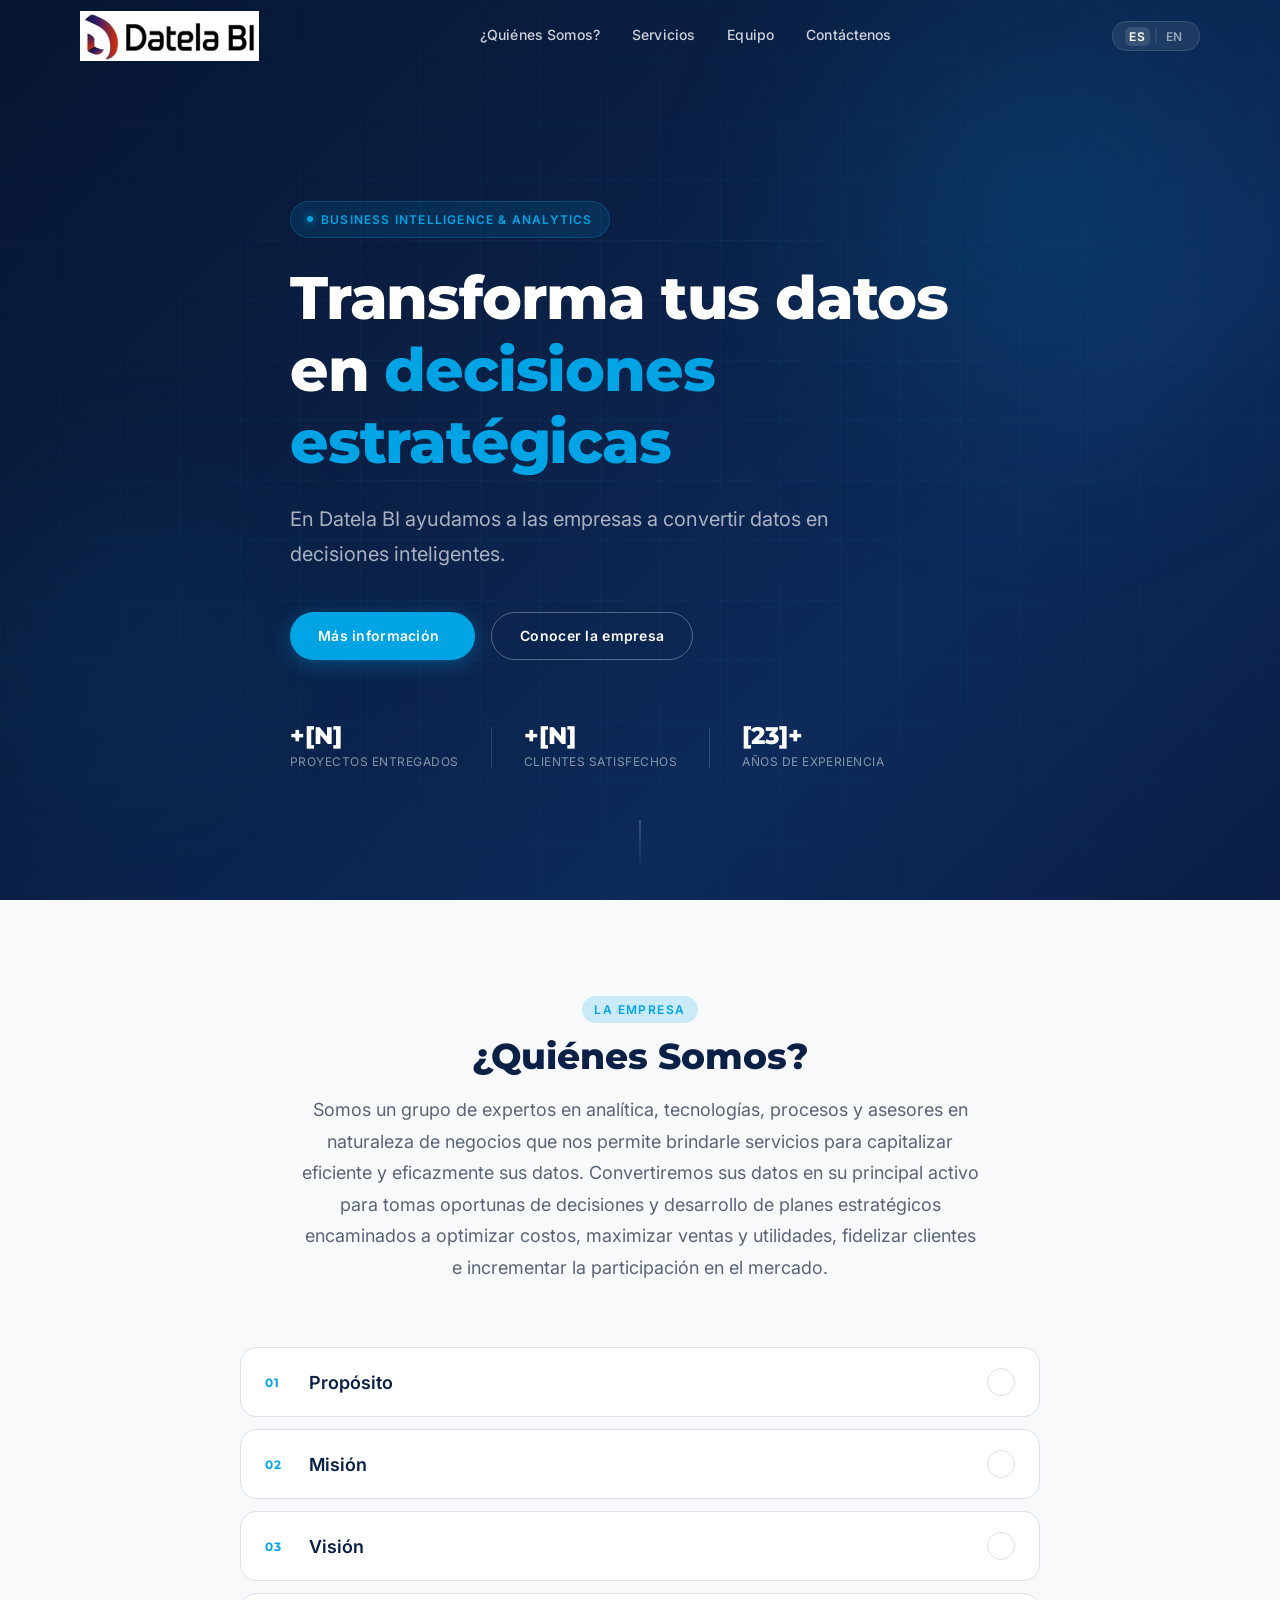
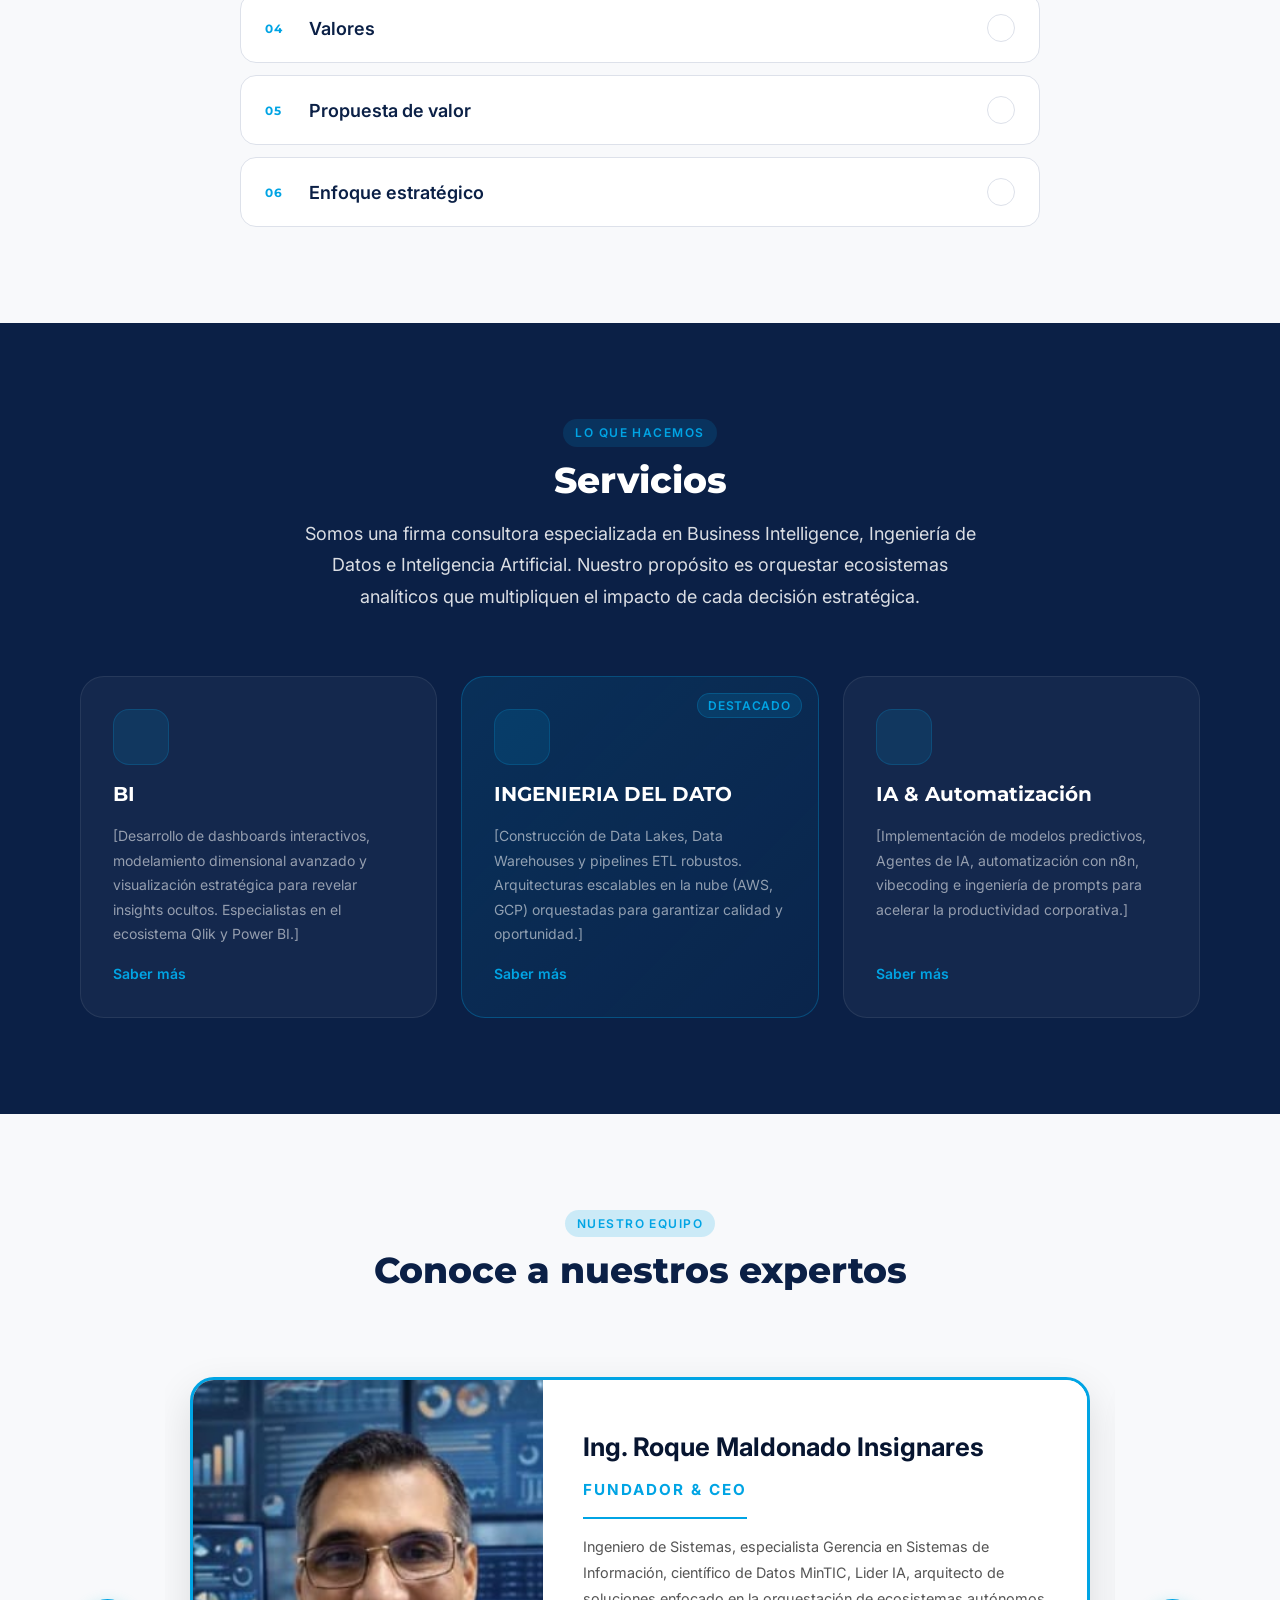
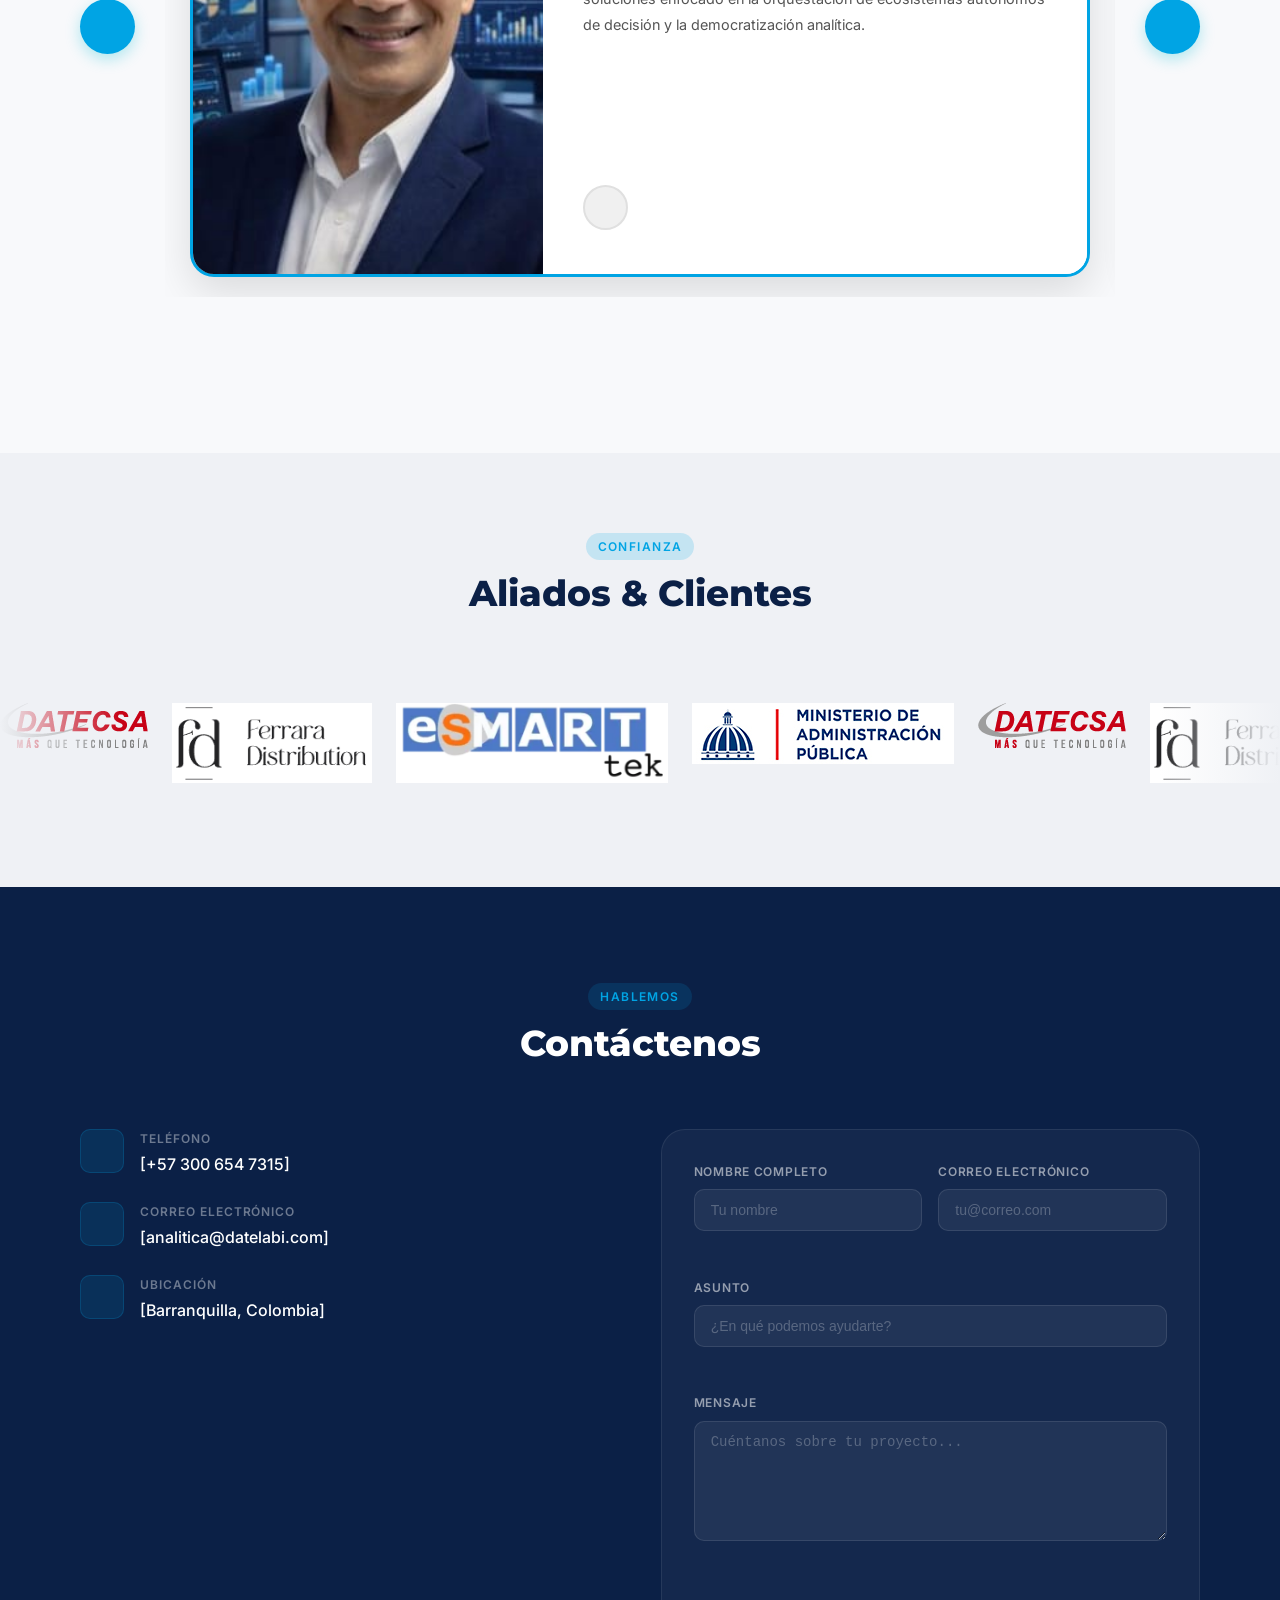
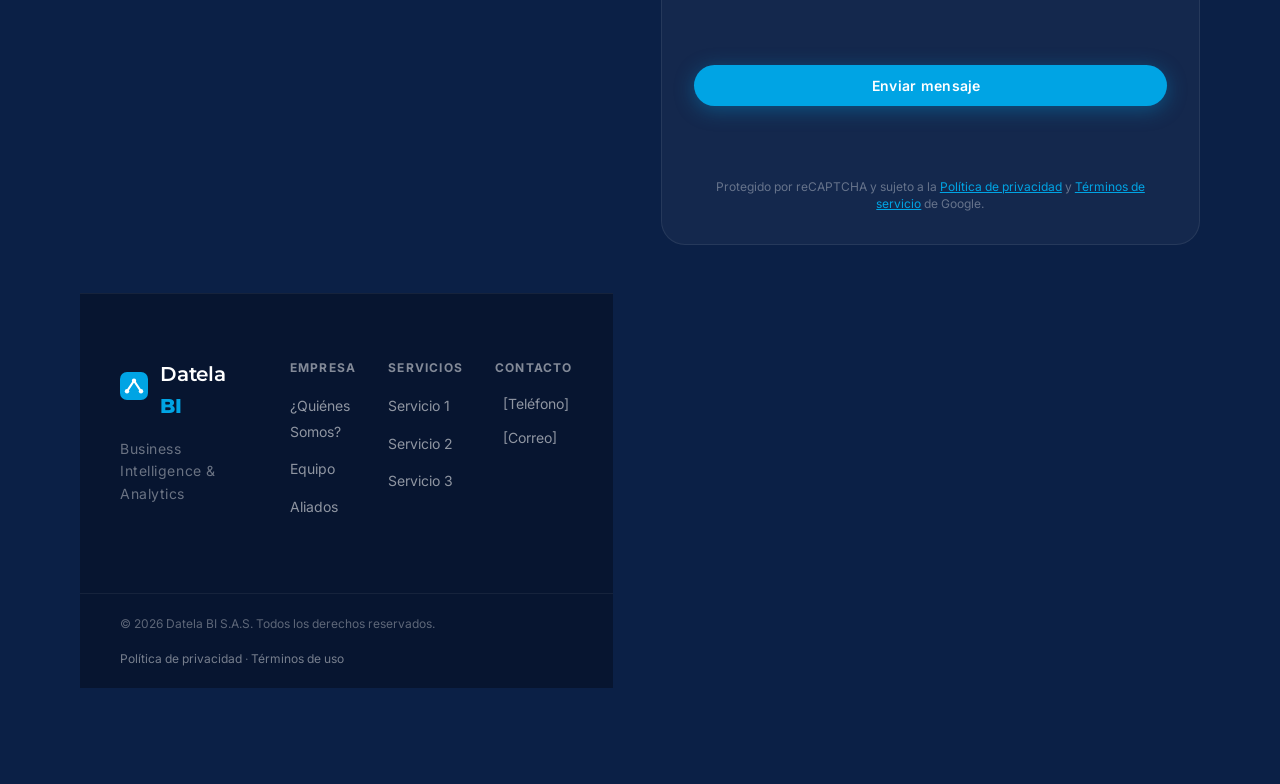
==== index.html @ cef5ad12 "Update index.html" ====
<!DOCTYPE html>
<html lang="es">
<head>
  <meta charset="UTF-8" />
  <meta name="viewport" content="width=device-width, initial-scale=1.0" />
  <meta name="description" content="Datela BI S.A.S. — Consultoría de Inteligencia de Negocios y Analítica de Datos" />
  <title>Datela BI S.A.S. | Business Intelligence & Analytics</title>

  <!-- Google Fonts -->
  <link rel="preconnect" href="https://fonts.googleapis.com" />
  <link rel="preconnect" href="https://fonts.gstatic.com" crossorigin />
  <link href="https://fonts.googleapis.com/css2?family=Inter:wght@300;400;500;600;700;800&family=Montserrat:wght@400;600;700;800&display=swap" rel="stylesheet" />

  <!-- Phosphor Icons (CDN) -->
  <script src="https://unpkg.com/@phosphor-icons/web@2.1.1/src/index.js" defer></script>

  <!-- Google reCAPTCHA v2 -->
  <script src="https://www.google.com/recaptcha/api.js" async defer></script>

  <link rel="stylesheet" href="styles.css" />
</head>
<body>     

  <!-- ===========================
       NAVEGACIÓN
  ============================ -->  
  
<header class="navbar" id="navbar">
  <div class="container navbar__inner">
    <!-- Logo en la raíz -->
    <a href="#" class="navbar__logo" aria-label="Datela BI - Inicio">
      <img src="DatelaBI.JPG" alt="Datela BI" class="navbar__logo-img" style="display: block; height: 50px; width: auto; object-fit: contain;">
    </a>

    <nav class="navbar__links" id="navLinks">
      <a href="#quienes-somos" class="nav-link" data-i18n="nav.quienes">¿Quiénes Somos?</a>
      <a href="#servicios" class="nav-link" data-i18n="nav.servicios">Servicios</a>
      <a href="#equipo" class="nav-link" data-i18n="nav.equipo">Equipo</a>
      <a href="#contacto" class="nav-link" data-i18n="nav.contacto">Contáctenos</a>
    </nav>

    <div class="navbar__controls">
      <div class="lang-switcher" id="langSwitcher" role="group" aria-label="Selector de idioma">
        <button class="lang-btn active" data-lang="es" aria-pressed="true" onclick="setLanguage('es')">ES</button>
        <span class="lang-divider" aria-hidden="true">|</span>
        <button class="lang-btn" data-lang="en" aria-pressed="false" onclick="setLanguage('en')">EN</button>
      </div>
      <button class="hamburger" id="hamburger" aria-label="Abrir menú" aria-expanded="false" aria-controls="navLinks">
        <span></span><span></span><span></span>
      </button>
    </div>
  </div>
</header>


  <!-- ===========================
       HERO SECTION
  ============================ -->
<section class="hero" id="inicio">
    <!-- Animated background grid -->
    <div class="hero__grid" aria-hidden="true"></div>
    <!-- Floating orbs -->
    <div class="hero__orb hero__orb--1" aria-hidden="true"></div>
    <div class="hero__orb hero__orb--2" aria-hidden="true"></div>

    <div class="container hero__content">
      <div class="hero__badge animate-fade-up">
        <span class="badge__dot"></span>
        <span data-i18n="hero.badge">Business Intelligence &amp; Analytics</span>
      </div>
      <h1 class="hero__title animate-fade-up delay-1" data-i18n="hero.title">
        Transforma tus datos  

        en <span class="text-highlight">decisiones estratégicas</span>
      </h1>
      <p class="hero__subtitle animate-fade-up delay-2" data-i18n="hero.subtitle">
        En Datela BI ayudamos a las empresas a convertir datos en decisiones inteligentes
      </p>
      <div class="hero__actions animate-fade-up delay-3">
        <a href="#servicios" class="btn btn--primary">
          <span data-i18n="hero.cta_primary">Más información</span>
          <i class="ph ph-arrow-right" aria-hidden="true"></i>
        </a>
        <a href="#quienes-somos" class="btn btn--ghost" data-i18n="hero.cta_secondary">Conocer la empresa</a>
      </div>

      <!-- Stats row -->
      <div class="hero__stats animate-fade-up delay-4">
        <div class="stat">
          <span class="stat__value">+[N]</span>
          <span class="stat__label" data-i18n="hero.stat1-label">Proyectos entregados</span>
        </div>
        <div class="stat__divider" aria-hidden="true"></div>
        <div class="stat">
          <span class="stat__value">+[N]</span>
          <span class="stat__label" data-i18n="hero.stat3-label">Clientes satisfechos</span>
        </div>
        <div class="stat__divider" aria-hidden="true"></div>
        <div class="stat">
          <span class="stat__value">[23]+</span>
          <span class="stat__label" data-i18n="hero.stat2-label">Años de experiencia</span>
        </div>
      </div>
    </div>

    <!-- Scroll indicator -->
    <div class="hero__scroll" aria-hidden="true">
      <span class="scroll__line"></span>
    </div>
  </section>


  <!-- ===========================
       QUIÉNES SOMOS — ACORDEÓN
  ============================ -->
   <section class="section section--light" id="quienes-somos">
    <div class="container">

      <div class="section__header animate-on-scroll">
        <span class="section__label" data-i18n="about.label">La empresa</span>
        <h2 class="section__title" data-i18n="about.title">¿Quiénes Somos?</h2>
        <p class="section__desc" data-i18n="about.desc">
         
Somos un grupo de expertos en analítica, tecnologías, procesos y
asesores en naturaleza de negocios que nos permite brindarle
servicios para capitalizar eficiente y eficazmente sus datos.

Convertiremos sus datos en su principal activo para tomas
oportunas de decisiones y desarrollo de planes estratégicos
encaminados a optimizar costos, maximizar ventas y utilidades,
fidelizar clientes e incrementar la participación en el mercado.
        </p>
      </div>

      <div class="accordion" id="accordion" role="list">

        <!-- Item 1 -->
        <div class="accordion__item animate-on-scroll" role="listitem">
          <button class="accordion__trigger" aria-expanded="false" aria-controls="acc-1" id="acc-btn-1">
            <span class="accordion__number">01</span>
            <span class="accordion__title" data-i18n="acc.title1">Propósito</span>
            <span class="accordion__icon" aria-hidden="true">
              <i class="ph ph-plus"></i>
            </span>
          </button>
          <div class="accordion__panel" id="acc-1" role="region" aria-labelledby="acc-btn-1" hidden>
            <div class="accordion__body" data-i18n="acc.body1">
              <p>Impulsar organizaciones más inteligentes mediante el uso estratégico de los datos, transformando la información en conocimiento que genere mejores decisiones, eficiencia y crecimiento sostenible.</p>
            </div>
          </div>
        </div>

        <!-- Item 2 -->
        <div class="accordion__item animate-on-scroll" role="listitem">
          <button class="accordion__trigger" aria-expanded="false" aria-controls="acc-2" id="acc-btn-2">
            <span class="accordion__number">02</span>
            <span class="accordion__title" data-i18n="acc.title2">Misión</span>
            <span class="accordion__icon" aria-hidden="true">
              <i class="ph ph-plus"></i>
            </span>
          </button>
          <div class="accordion__panel" id="acc-2" role="region" aria-labelledby="acc-btn-2" hidden>
            <div class="accordion__body" data-i18n="acc.body2">
              <p>En Datela BI desarrollamos soluciones de inteligencia de negocios, analítica empresarial, inteligencia artificial y gestión de datos, que permiten a las organizaciones transformar grandes volúmenes de información en conocimiento estratégico, optimizando la toma de decisiones, mejorando el desempeño empresarial y generando valor a través de la innovación tecnológica.</p>
            </div>
          </div>
        </div>

        <!-- Item 3 -->
        <div class="accordion__item animate-on-scroll" role="listitem">
          <button class="accordion__trigger" aria-expanded="false" aria-controls="acc-3" id="acc-btn-3">
            <span class="accordion__number">03</span>
            <span class="accordion__title"  data-i18n="acc.title3">Visión</span>
            <span class="accordion__icon" aria-hidden="true">
              <i class="ph ph-plus"></i>
            </span>
          </button>
          <div class="accordion__panel" id="acc-3" role="region" aria-labelledby="acc-btn-3" hidden>
            <div class="accordion__body" data-i18n="acc.body3">
              <p>Para el año 2030, Datela BI será reconocida como una empresa líder en América Latina en soluciones de analítica avanzada, inteligencia de negocios e inteligencia artificial, impulsando la transformación digital de las organizaciones mediante el uso estratégico de los datos y el desarrollo de soluciones tecnológicas innovadoras.</p>
            </div>
          </div>
        </div>

              <!-- Item 4 -->
        <div class="accordion__item animate-on-scroll" role="listitem">
          <button class="accordion__trigger" aria-expanded="false" aria-controls="acc-4" id="acc-btn-4">
            <span class="accordion__number">04</span>
            <span class="accordion__title" data-i18n="acc.title4">Valores</span>
            <span class="accordion__icon" aria-hidden="true">
              <i class="ph ph-plus"></i>
            </span>
          </button>
          <div class="accordion__panel" id="acc-4" role="region" aria-labelledby="acc-btn-4" hidden>
            <div class="accordion__body" data-i18n="acc.body4">
              <ul style="list-style: none; padding: 0;">
                <li style="margin-bottom: 15px;"><strong>• Innovación:</strong> Promovemos el uso de nuevas tecnologías y metodologías para generar soluciones analíticas de alto impacto.</li>
                <li style="margin-bottom: 15px;"><strong>• Integridad:</strong> Actuamos con ética, transparencia y responsabilidad en el manejo de la información y en nuestras relaciones comerciales.</li>
                <li style="margin-bottom: 15px;"><strong>• Orientación al cliente:</strong> Comprendemos las necesidades de cada organización para ofrecer soluciones analíticas que generen valor real.</li>
                <li style="margin-bottom: 15px;"><strong>• Excelencia:</strong> Buscamos altos estándares de calidad en cada proyecto, servicio y solución tecnológica que desarrollamos.</li>
                <li style="margin-bottom: 15px;"><strong>• Aprendizaje continuo:</strong> Fomentamos la actualización permanente en tecnologías de datos, analítica e inteligencia artificial.</li>
                <li><strong>• Colaboración:</strong> Promovemos el trabajo en equipo y la cooperación con clientes y aliados estratégicos.</li>
              </ul>
            </div>
          </div>
        </div>

        <!-- Item 5 -->
        <div class="accordion__item animate-on-scroll" role="listitem">
          <button class="accordion__trigger" aria-expanded="false" aria-controls="acc-5" id="acc-btn-5">
            <span class="accordion__number">05</span>
            <span class="accordion__title" data-i18n="acc.title5">Propuesta de valor</span>
            <span class="accordion__icon" aria-hidden="true">
              <i class="ph ph-plus"></i>
            </span>
          </button>
          <div class="accordion__panel" id="acc-5" role="region" aria-labelledby="acc-btn-5" hidden>
            <div class="accordion__body" data-i18n="acc.body5">
              <p>En <strong>Datela BI</strong> ayudamos a las organizaciones a convertir datos en decisiones inteligentes, integrando herramientas de inteligencia de negocios, analítica avanzada e inteligencia artificial para mejorar la eficiencia operativa, identificar oportunidades de negocio y fortalecer la competitividad empresarial.</p>
            </div>
          </div>
        </div>

        <!-- Item 6 -->
        <div class="accordion__item animate-on-scroll" role="listitem">
          <button class="accordion__trigger" aria-expanded="false" aria-controls="acc-6" id="acc-btn-6">
            <span class="accordion__number">06</span>
            <span class="accordion__title" data-i18n="acc.title6">Enfoque estratégico</span>
            <span class="accordion__icon" aria-hidden="true">
              <i class="ph ph-plus"></i>
            </span>
          </button>
          <div class="accordion__panel" id="acc-6" role="region" aria-labelledby="acc-btn-6" hidden>
            <div class="accordion__body" data-i18n="acc.body6">
              <ul style="list-style: none; padding: 0;">
                <li style="margin-bottom: 15px;"><strong>• Inteligencia de Negocios (Business Intelligence):</strong> Diseño e implementación de plataformas de BI para la visualización y análisis de información empresarial mediante tableros de control e indicadores estratégicos.</li>
                <li style="margin-bottom: 15px;"><strong>• Analítica de datos y analítica avanzada:</strong> Análisis descriptivo, predictivo y prescriptivo para apoyar la toma de decisiones basadas en datos.</li>
                <li style="margin-bottom: 15px;"><strong>• Inteligencia Artificial aplicada a negocios:</strong> Desarrollo de modelos de aprendizaje automático y automatización de procesos analíticos para mejorar la eficiencia empresarial.</li>
                <li style="margin-bottom: 15px;"><strong>• Ingeniería y gestión de datos:</strong> Integración, procesamiento y gestión de grandes volúmenes de datos provenientes de múltiples fuentes.</li>
                <li style="margin-bottom: 15px;"><strong>• Desarrollo de software analítico:</strong> Diseño y desarrollo de soluciones tecnológicas personalizadas para la explotación y análisis de datos.</li>
                <li><strong>• Consultoría y asesoría en analítica empresarial:</strong> Acompañamiento estratégico a empresas en procesos de transformación digital y cultura de datos.</li>
              </ul>
            </div>
          </div>
        </div>

      </div><!-- /accordion -->
    </div>
  </section>

  <!-- ===========================
       SERVICIOS — GRID
  ============================ -->
<section class="section section--dark" id="servicios">
    <div class="container">

      <div class="section__header section__header--light animate-on-scroll">
        <span class="section__label">Lo que hacemos</span>
        <h2 class="section__title">Servicios</h2>
        <p class="section__desc">
          Somos una firma consultora especializada en Business Intelligence, Ingeniería de Datos e Inteligencia Artificial. Nuestro propósito es orquestar ecosistemas analíticos que multipliquen el impacto de cada decisión estratégica.
        </p>
      </div>

      <div class="services__grid">

        <!-- Card 1 -->
        <article class="service-card animate-on-scroll">
          <div class="service-card__icon-wrap" aria-hidden="true">
            <i class="ph ph-chart-line-up service-card__icon"></i>
          </div>
          <h3 class="service-card__title">BI</h3>
          <p class="service-card__desc">[Desarrollo de dashboards interactivos, modelamiento dimensional avanzado y visualización estratégica para revelar insights ocultos. Especialistas en el ecosistema Qlik y Power BI.]</p>
          <a href="#contacto" class="service-card__link">
            Saber más <i class="ph ph-arrow-right" aria-hidden="true"></i>
          </a>
        </article>

        <!-- Card 2 -->
        <article class="service-card service-card--featured animate-on-scroll">
          <div class="service-card__badge">Destacado</div>
          <div class="service-card__icon-wrap" aria-hidden="true">
            <i class="ph ph-database service-card__icon"></i>
          </div>
          <h3 class="service-card__title">INGENIERIA DEL DATO</h3>
          <p class="service-card__desc">[Construcción de Data Lakes, Data Warehouses y pipelines ETL robustos. Arquitecturas escalables en la nube (AWS, GCP) orquestadas para garantizar calidad y oportunidad.]</p>
          <a href="#contacto" class="service-card__link">
            Saber más <i class="ph ph-arrow-right" aria-hidden="true"></i>
          </a>
        </article>

        <!-- Card 3 -->
        <article class="service-card animate-on-scroll">
          <div class="service-card__icon-wrap" aria-hidden="true">
            <i class="ph ph-brain service-card__icon"></i>
          </div>
          <h3 class="service-card__title">IA & Automatización </h3>
          <p class="service-card__desc">[Implementación de modelos predictivos, Agentes de IA, automatización con n8n, vibecoding e ingeniería de prompts para acelerar la productividad corporativa.]</p>
          <a href="#contacto" class="service-card__link">
            Saber más <i class="ph ph-arrow-right" aria-hidden="true"></i>
          </a>
        </article>

      </div><!-- /services__grid -->
    </div>
  </section>

   <!-- ===========================
       EQUIPO
  ============================ -->

<section id="equipo" class="section section--light">
  <div class="container">
    <div class="section__header animate-on-scroll">
      <span class="section__label" data-i18n="team.our_team">Las personas</span>
      <h2 class="section__title" data-i18n="team.title">Equipo</h2>
    </div>

    <div class="team__slider-container animate-on-scroll">
      <button class="team__nav-btn team__nav-btn--prev" id="teamPrev" aria-label="Anterior">
        <i class="ph ph-caret-left"></i>
      </button>

      <div class="team__slider" id="teamSlider">
        <!-- INTEGRANTE 1: ROQUE MALDONADO -->
        <div class="team__slide">
          <div class="team__card">
            <div class="team__photo-wrap">
              <img src="WhatsApp%20Image%202026-06-25%20at%2020.45.55.jpeg" alt="Roque Maldonado" class="team__photo">
            </div>
            <div class="team__info">
              <h3 class="team__name" data-i18n="team.roque_maldonado_name">Ing. Roque Maldonado Insignares</h3>
              <span class="team__role" data-i18n="team.roque_maldonado_role">Fundador & CEO</span>
              <p class="team__bio" data-i18n="team.roque_maldonado_bio">Ingeniero de Sistemas, especialista Gerencia en Sistemas de Información, científico de Datos MinTIC, Lider IA, arquitecto de soluciones enfocado en la orquestación de ecosistemas autónomos de decisión y la democratización analítica.</p>
              <div class="team__social">
                <a href="#" class="social-link"><i class="ph-fill ph-linkedin-logo"></i></a>
              </div>
            </div>
          </div>
        </div>

        <!-- INTEGRANTE 2 -->
        <div class="team__slide">
          <div class="team__card">
            <div class="team__photo-wrap"><img src="placeholder_2.jpeg" alt="Miembro 2" class="team__photo"></div>
            <div class="team__info">
              <h3 class="team__name" data-i18n="team.member_2_name">Luis Carlos Lozano</h3>
              <span class="team__role" data-i18n="team.member_2_role">Data Scientist & Cloud Architect</span>
              <p class="team__bio" data-i18n="team.member_2_bio">Magíster en Ciencia de Datos. Especializado en la definición de arquitecturas corporativas (Data Lake, Data Lakehouse) alineadas a la estrategia de negocio. Expertise: Ecosistema AWS (S3, Glue, Redshift, Athena, SageMaker, Bedrock), PySpark, y ClickHouse. Databricks</p>
              <div class="team__social"><a href="#" class="social-link"><i class="ph-fill ph-linkedin-logo"></i></a></div>
            </div>
          </div>
        </div>

        <!-- INTEGRANTE 3 -->
        <div class="team__slide">
          <div class="team__card">
            <div class="team__photo-wrap"><img src="placeholder_3.jpeg" alt="Miembro 3" class="team__photo"></div>
            <div class="team__info">
              <h3 class="team__name" data-i18n="team.member_3_name">Fernando Urruchurtu</h3>
              <span class="team__role" data-i18n="team.member_3_role">DATA ENGINEER</span>
              <p class="team__bio" data-i18n="team.member_3_bio">Especialista en la resolución de problemas complejos de integración de datos, modelamiento dimensional y diseño de infraestructuras Datalakehouse. Expertise: GCP, AWS (Step Functions, Glue), Apache Airflow, Python avanzado, PySpark, PostgreSQL y Redshift</p>
              <div class="team__social"><a href="#" class="social-link"><i class="ph-fill ph-linkedin-logo"></i></a></div>
            </div>
          </div>
        </div>

        <!-- INTEGRANTE 4 -->
        <div class="team__slide">
          <div class="team__card">
            <div class="team__photo-wrap"><img src="placeholder_4.jpeg" alt="Miembro 4" class="team__photo"></div>
            <div class="team__info">
              <h3 class="team__name" data-i18n="team.member_4_name">Jorge Suarez</h3>
              <span class="team__role" data-i18n="team.member_4_role">INGENIERO DE DATOS</span>
              <p class="team__bio" data-i18n="team.member_4_bio">Arquitecto de Soluciones BI con más de 20 años de experiencia en el ciclo de vida del software y la analítica. Experto en el diseño de procesos ETL, pipelines en la nube y el despliegue de soluciones basadas en agentes de inteligencia artificial para la toma de decisiones.</p>
              <div class="team__social"><a href="#" class="social-link"><i class="ph-fill ph-linkedin-logo"></i></a></div>
            </div>
          </div>
        </div>

        <!-- INTEGRANTE 5 -->
        <div class="team__slide">
          <div class="team__card">
            <div class="team__photo-wrap"><img src="placeholder_5.jpeg" alt="Miembro 5" class="team__photo"></div>
            <div class="team__info">
              <h3 class="team__name" data-i18n="team.member_5_name">Carlos Ballesteros</h3>
              <span class="team__role" data-i18n="team.member_5_role">Data Infrastructure & Analytic Engineer</span>
              <p class="team__bio" data-i18n="team.member_5_bio">Ingeniero Industrial con 10+ años combinando análisis de datos, desarrollo de software y construcción de infraestructuras escalables y seguras. Expertise: Apache Airflow, Docker, Modelado DB, Python (Pandas, Flask, Django), SAP SQL DWH y Business Intelligence (Qlik, Power BI)</p>
              <div class="team__social"><a href="#" class="social-link"><i class="ph-fill ph-linkedin-logo"></i></a></div>
            </div>
          </div>
        </div>

        <!-- INTEGRANTE 6 -->
        <div class="team__slide">
          <div class="team__card">
            <div class="team__photo-wrap"><img src="placeholder_6.jpeg" alt="Miembro 6" class="team__photo"></div>
            <div class="team__info">
              <h3 class="team__name" data-i18n="team.member_6_name">Victor Ortiz</h3>
              <span class="team__role" data-i18n="team.member_6_role">DATA ENGINEER</span>
              <p class="team__bio" data-i18n="team.member_6_bio">Enfocado en la orquestación de DataLakes, despliegue de data pipelines y procesamiento ETL para ingesta masiva de datos y modelos ML. Expertise: Apache Nifi, Apache Airflow, Google Cloud Platform, SQL, Python y creación de tableros analíticos multidimensionales.</p>
              <div class="team__social"><a href="#" class="social-link"><i class="ph-fill ph-linkedin-logo"></i></a></div>
            </div>
          </div>
        </div>

        <!-- INTEGRANTE 7 -->
        <div class="team__slide">
          <div class="team__card">
            <div class="team__photo-wrap"><img src="placeholder_7.jpeg" alt="Miembro 7" class="team__photo"></div>
            <div class="team__info">
              <h3 class="team__name" data-i18n="team.member_7_name">Alvaro Lombana</h3>
              <span class="team__role" data-i18n="team.member_7_role">LOGISTICS & BI SPECIALIST</span>
              <p class="team__bio" data-i18n="team.member_7_bio">Ingeniero Industrial con 7+ años liderando procesos estratégicos de abastecimiento, diseño de KPIs logísticos y análisis financiero (P&L). Expertise: Implementación integral en Power BI, Qlik Sense, modelos Demand Driven, automatización VBA y analítica comercial Data-Driven.</p>
              <div class="team__social"><a href="#" class="social-link"><i class="ph-fill ph-linkedin-logo"></i></a></div>
            </div>
          </div>
        </div>

        <!-- INTEGRANTE 8 -->
        <div class="team__slide">
          <div class="team__card">
            <div class="team__photo-wrap"><img src="placeholder_8.jpeg" alt="Miembro 8" class="team__photo"></div>
            <div class="team__info">
              <h3 class="team__name" data-i18n="team.member_8_name">Oscar Navarro</h3>
              <span class="team__role" data-i18n="team.member_8_role">Senior Qlik developer & BI Consulting</span>
              <p class="team__bio" data-i18n="team.member_8_bio">Ingeniero sistemas especialista en laconstrucción de soluciones analíticas escalables para operaciones de retail farmacéutico de alto volumen y prevención de pérdidas. Expertise: Qlik Sense (On-Premise & Cloud), NPrinting, Qlik Script, Set Analysis, Arquitectura QVD, SQL Server y Data Warehousing.</p>
              <div class="team__social"><a href="#" class="social-link"><i class="ph-fill ph-linkedin-logo"></i></a></div>
            </div>
          </div>
        </div>

        <!-- INTEGRANTE 9 -->
        <div class="team__slide">
          <div class="team__card">
            <div class="team__photo-wrap"><img src="placeholder_9.jpeg" alt="Miembro 9" class="team__photo"></div>
            <div class="team__info">
              <h3 class="team__name" data-i18n="team.member_9_name">Edgardo Velasquez</h3>
              <span class="team__role" data-i18n="team.member_9_role">DB ADMIN & DATA ANALYST</span>
              <p class="team__bio" data-i18n="team.member_9_bio">Ingeniero de Sistemas enfocado en la administración, transformación y optimización de bases de datos para programas de fidelización y métricas comerciales. Expertise: Qlik Sense Enterprise, MySQL, ClickHouse, MongoDB, Python, automatización de procesos y Dashboards estratégicos.</p>
              <div class="team__social"><a href="#" class="social-link"><i class="ph-fill ph-linkedin-logo"></i></a></div>
            </div>
          </div>
        </div>

        <!-- INTEGRANTE 10 -->
        <div class="team__slide">
          <div class="team__card">
            <div class="team__photo-wrap"><img src="placeholder_10.jpeg" alt="Miembro 10" class="team__photo"></div>
            <div class="team__info">
              <h3 class="team__name" data-i18n="team.member_10_name">Amily Castro</h3>
              <span class="team__role" data-i18n="team.member_10_role">Data Engineer Jr & BI</span>
              <p class="team__bio" data-i18n="team.member_10_bio">Ingeniera de Sistemas enfocada en la calidad de los datos, el desarrollo de dashboards interactivos y el apoyo técnico en inteligencia artificial. Expertise: Power BI, PostgreSQL, MySQL, integración de datos con Python, N8N y estructuración dereportes ejecutivos.</p>
              <div class="team__social"><a href="#" class="social-link"><i class="ph-fill ph-linkedin-logo"></i></a></div>
            </div>
          </div>
        </div>

        <!-- INTEGRANTE 11 -->
        <div class="team__slide">
          <div class="team__card">
            <div class="team__photo-wrap"><img src="placeholder_11.jpeg" alt="Miembro 11" class="team__photo"></div>
            <div class="team__info">
              <h3 class="team__name" data-i18n="team.member_11_name">Jesús Romero</h3>
              <span class="team__role" data-i18n="team.member_11_role">BI Engineer & MBA</span>
              <p class="team__bio" data-i18n="team.member_11_bio">Ingeniero en Sistemas, Magíster en Administración de Negocios (MBA) con énfasis en Business Intelligence y Big Data, y Especialista en Gerencia de TI. Destacado por su capacidad para liderar la cultura de datos empresarial mediante la automatización de procesos operativos, gestión de pipelines ETL y el desarrollo de estrategias analíticas a largo plazo.</p>
              <div class="team__social"><a href="#" class="social-link"><i class="ph-fill ph-linkedin-logo"></i></a></div>
            </div>
          </div>
        </div>

        <!-- INTEGRANTE 12 -->
        <div class="team__slide">
          <div class="team__card">
            <div class="team__photo-wrap"><img src="placeholder_12.jpeg" alt="Miembro 12" class="team__photo"></div>
            <div class="team__info">
              <h3 class="team__name" data-i18n="team.member_12_name">Miguel Quintero</h3>
              <span class="team__role" data-i18n="team.member_12_role">DATA ENGINEER & DATA SCIENTIST</span>
              <p class="team__bio" data-i18n="team.member_12_bio">MSc Data Science con trayectoria en mercados internacionales. Especialista en la orquestación de capas de ingesta escalables, construcción de pipelines ELT de extremo a extremo y el despliegue de productos de IA como aplicaciones RAG (Retrieval-Augmented Generation) en entornos productivos.</p>
              <div class="team__social"><a href="#" class="social-link"><i class="ph-fill ph-linkedin-logo"></i></a></div>
            </div>
          </div>
        </div>

        <!-- INTEGRANTE 13 -->
        <div class="team__slide">
          <div class="team__card">
            <div class="team__photo-wrap"><img src="placeholder_13.jpeg" alt="Miembro 13" class="team__photo"></div>
            <div class="team__info">
              <h3 class="team__name" data-i18n="team.member_13_name">Cecil Torres</h3>
              <span class="team__role" data-i18n="team.member_13_role">Analista de Negocios BI</span>
              <p class="team__bio" data-i18n="team.member_13_bio">Ingeniero Industrial y MSc Ciencia de Datos con más de 5 años de experiencia en BI, análisis de datos y gestión de proyectos I+D. Especialista en la creación de soluciones analíticas en la nube, optimización ETL y transformación de grandes volúmenes de datos en insights estratégicos, con visión IA y programación agéntica.</p>
              <div class="team__social"><a href="#" class="social-link"><i class="ph-fill ph-linkedin-logo"></i></a></div>
            </div>
          </div>
        </div>

      </div>

      <button class="team__nav-btn team__nav-btn--next" id="teamNext" aria-label="Siguiente">
        <i class="ph ph-caret-right"></i>
      </button>
    </div>
    <div class="team__dots" id="teamDots"></div>
  </div>
</section>




  <!-- ===========================
       ALIADOS — MARQUESINA
  ============================ -->
<section class="section section--mid" id="aliados">
    <div class="container">
      <div class="section__header animate-on-scroll">
        <span class="section__label" data-i18n="partners.our_partners">Confianza</span>
        <h2 class="section__title" data-i18n="partners.title">Aliados &amp; Clientes</h2>
      </div>
    </div>

    <!-- Marquee wrapper (full-width) -->
    <div class="marquee" aria-label="Logos de clientes y aliados" role="region">
      <div class="marquee__track">
        <!-- Logo 1: DATECSA -->
        <div class="marquee__item">
          <img src="Logo%20Datecsa%202.png" alt="Logo Datecsa" class="partner-logo" style="max-height: 80px; width: auto; display: block; margin: 0 auto;">
        </div>
        
        <!-- Logo 2: Ferrara -->
        <div class="marquee__item">
          <img src="ferrara.PNG" alt="Ferrara" class="partner-logo" style="max-height: 80px; width: auto; display: block; margin: 0 auto;">
        </div>

        <!-- Logo 3: eSmart -->
        <div class="marquee__item">
          <img src="eSmart.PNG" alt="eSmart" class="partner-logo" style="max-height: 80px; width: auto; display: block; margin: 0 auto;">
        </div>

        <!-- Logo 4: Ministerio Rep. Dom. -->
        <div class="marquee__item">
          <img src="ministerio%20republica%20dom.PNG" alt="Ministerio Rep. Dom." class="partner-logo" style="max-height: 80px; width: auto; display: block; margin: 0 auto;">
        </div>

        <!-- Duplicados para el loop infinito -->
        <div class="marquee__item" aria-hidden="true">
          <img src="Logo%20Datecsa%202.png" alt="Logo Datecsa" class="partner-logo" style="max-height: 80px; width: auto; display: block; margin: 0 auto;">
        </div>
        <div class="marquee__item" aria-hidden="true">
          <img src="ferrara.PNG" alt="Ferrara" class="partner-logo" style="max-height: 80px; width: auto; display: block; margin: 0 auto;">
        </div>
        <div class="marquee__item" aria-hidden="true">
          <img src="eSmart.PNG" alt="eSmart" class="partner-logo" style="max-height: 80px; width: auto; display: block; margin: 0 auto;">
        </div>
        <div class="marquee__item" aria-hidden="true">
          <img src="ministerio%20republica%20dom.PNG" alt="Ministerio Rep. Dom." class="partner-logo" style="max-height: 80px; width: auto; display: block; margin: 0 auto;">
        </div>
      </div>
    </div>
</section>



  <!-- ===========================
       CONTACTO
  ============================ -->
  <section class="section section--dark" id="contacto">
    <div class="container">

      <div class="section__header section__header--light animate-on-scroll">
        <span class="section__label">Hablemos</span>
        <h2 class="section__title">Contáctenos</h2>
        <p class="section__desc">
         
        </p>
      </div>

      <div class="contact__layout">

        <!-- Info column -->
        <div class="contact__info animate-on-scroll">
          <div class="contact__item">
            <div class="contact__icon-wrap" aria-hidden="true">
              <i class="ph ph-phone"></i>
            </div>
            <div>
              <span class="contact__item-label">Teléfono</span>
              <a href="tel:[Teléfono]" class="contact__item-value">[+57 300 654 7315]</a>
            </div>
          </div>
          <div class="contact__item">
            <div class="contact__icon-wrap" aria-hidden="true">
              <i class="ph ph-envelope"></i>
            </div>
            <div>
              <span class="contact__item-label">Correo electrónico</span>
              <a href="mailto:[Correo]" class="contact__item-value">[analitica@datelabi.com]</a>
            </div>
          </div>
          <div class="contact__item">
            <div class="contact__icon-wrap" aria-hidden="true">
              <i class="ph ph-map-pin"></i>
            </div>
            <div>
              <span class="contact__item-label">Ubicación</span>
              <span class="contact__item-value">[Barranquilla, Colombia]</span>
            </div>
          </div>
        </div>

      <!-- Form column -->
<form class="contact__form" id="contactForm" action="https://formspree.io/f/xeebrrpk" method="POST">
  <div class="form__row">
    <div class="form__group">
      <label for="name" class="form__label">Nombre completo</label>
      <input type="text" id="name" name="name" class="form__input" placeholder="Tu nombre" required autocomplete="name" />
      <span class="form__error" id="nameError"></span>
    </div>
    <div class="form__group">
      <label for="email" class="form__label">Correo electrónico</label>
      <input type="email" id="email" name="email" class="form__input" placeholder="tu@correo.com" required autocomplete="email" />
      <span class="form__error" id="emailError"></span>
    </div>
  </div>
  <div class="form__group">
    <label for="subject" class="form__label">Asunto</label>
    <input type="text" id="subject" name="subject" class="form__input" placeholder="¿En qué podemos ayudarte?" required />
      <span class="form__error" id="subjectError"></span>
  </div>
  <div class="form__group">
    <label for="message" class="form__label">Mensaje</label>
    <textarea id="message" name="message" class="form__textarea" rows="5" placeholder="Cuéntanos sobre tu proyecto..." required></textarea>
    <span class="form__error" id="messageError"></span>
  </div>

  <!-- reCAPTCHA v2 -->
  <div class="form__group form__group--recaptcha">
    <div class="g-recaptcha" data-sitekey="6LeIxAcTAAAAAJcZVRqyHh71UMIEGNQ_MXjiZKhI" data-theme="dark" data-size="normal"></div>
    <span class="form__error" id="recaptchaError"></span>
  </div>

  <button type="submit" class="btn btn--primary btn--full" id="submitBtn">
    Enviar mensaje
    <i class="ph ph-paper-plane-tilt" aria-hidden="true"></i>
  </button>
  <p class="form__notice" id="formNotice" aria-live="polite" role="alert"></p>
  <p class="form__disclaimer">Protegido por reCAPTCHA y sujeto a la <a href="https://policies.google.com/privacy" target="_blank" rel="noopener">Política de privacidad</a> y <a href="https://policies.google.com/terms" target="_blank" rel="noopener">Términos de servicio</a> de Google.</p>
</form>

  <!-- ===========================
       FOOTER
  ============================ -->
  <footer class="footer">
    <div class="container footer__inner">

      <!-- Brand -->
      <div class="footer__brand">
        <a href="#" class="navbar__logo footer__logo" aria-label="Datela BI - Inicio">
          <span class="logo__icon">
            <svg width="28" height="28" viewBox="0 0 32 32" fill="none" xmlns="http://www.w3.org/2000/svg" aria-hidden="true">
              <rect width="32" height="32" rx="8" fill="#00A4E4"/>
              <path d="M8 22 L16 10 L24 22" stroke="white" stroke-width="2.5" stroke-linecap="round" stroke-linejoin="round"/>
              <circle cx="16" cy="10" r="2.5" fill="white"/>
              <circle cx="8" cy="22" r="2.5" fill="white"/>
              <circle cx="24" cy="22" r="2.5" fill="white"/>
            </svg>
          </span>
          <span class="logo__text">Datela <strong>BI</strong></span>
        </a>
        <p class="footer__tagline">Business Intelligence &amp; Analytics</p>
        <div class="footer__social">
          <a href="#" class="social-btn social-btn--sm" aria-label="LinkedIn de Datela BI">
            <i class="ph ph-linkedin-logo" aria-hidden="true"></i>
          </a>
          <a href="#" class="social-btn social-btn--sm" aria-label="Twitter/X de Datela BI">
            <i class="ph ph-x-logo" aria-hidden="true"></i>
          </a>
          <a href="#" class="social-btn social-btn--sm" aria-label="Instagram de Datela BI">
            <i class="ph ph-instagram-logo" aria-hidden="true"></i>
          </a>
          <a href="#" class="social-btn social-btn--sm" aria-label="YouTube de Datela BI">
            <i class="ph ph-youtube-logo" aria-hidden="true"></i>
          </a>
        </div>
      </div>

      <!-- Links -->
      <nav class="footer__nav" aria-label="Navegación del footer">
        <div class="footer__col">
          <h4 class="footer__col-title">Empresa</h4>
          <ul class="footer__list">
            <li><a href="#quienes-somos">¿Quiénes Somos?</a></li>
            <li><a href="#equipo">Equipo</a></li>
            <li><a href="#aliados">Aliados</a></li>
          </ul>
        </div>
        <div class="footer__col">
          <h4 class="footer__col-title">Servicios</h4>
          <ul class="footer__list">
            <li><a href="#servicios">Servicio 1</a></li>
            <li><a href="#servicios">Servicio 2</a></li>
            <li><a href="#servicios">Servicio 3</a></li>
          </ul>
        </div>
        <div class="footer__col">
          <h4 class="footer__col-title">Contacto</h4>
          <ul class="footer__list footer__list--contact">
            <li>
              <i class="ph ph-phone" aria-hidden="true"></i>
              <a href="tel:[Teléfono]">[Teléfono]</a>
            </li>
            <li>
              <i class="ph ph-envelope" aria-hidden="true"></i>
              <a href="mailto:[Correo]">[Correo]</a>
            </li>
          </ul>
        </div>
      </nav>

    </div>

    <div class="footer__bottom">
      <div class="container footer__bottom-inner">
        <p>&copy; <span id="year"></span> Datela BI S.A.S. Todos los derechos reservados.</p>
        <p>
          <a href="#">Política de privacidad</a>
          <span aria-hidden="true"> · </span>
          <a href="#">Términos de uso</a>
        </p>
      </div>
    </div>
  </footer>

  <!-- Back to top -->
  <button class="back-to-top" id="backToTop" aria-label="Volver al inicio">
    <i class="ph ph-arrow-up" aria-hidden="true"></i>
  </button>

  <script src="main.js"></script>
</body>
</html>
---- styles.css ----
/* ============================================================
   DATELA BI S.A.S. — Stylesheet
   Premium Corporate UI · Versión 1.0
   ============================================================ */

/* ----------------------------------------------------------
   1. CUSTOM PROPERTIES (Design Tokens)
---------------------------------------------------------- */
    
:root {
  /* Brand Colors */
  --color-navy:       #0B2046;
  --color-navy-deep:  #071530;
  --color-navy-mid:   #0D2A5A;
  --color-navy-light: #1A3A6E;
  --color-cyan:       #00A4E4;
  --color-cyan-dark:  #0087C0;
  --color-cyan-glow:  rgba(0, 164, 228, 0.18);

  /* Neutrals */
  --color-white:      #FFFFFF;
  --color-gray-50:    #F8F9FB;
  --color-gray-100:   #EFF1F5;
  --color-gray-200:   #DDE1EA;
  --color-gray-400:   #9AA3B4;
  --color-gray-600:   #5A6478;
  --color-gray-800:   #2D3448;

  /* Semantic */
  --color-text-primary:   #0B2046;
  --color-text-secondary: #5A6478;
  --color-text-light:     rgba(255,255,255,0.85);
  --color-text-muted:     rgba(255,255,255,0.5);

  /* Typography */
  --font-sans:   'Inter', 'Montserrat', system-ui, -apple-system, sans-serif;
  --font-display:'Montserrat', 'Inter', system-ui, sans-serif;

  --text-xs:   0.75rem;
  --text-sm:   0.875rem;
  --text-base: 1rem;
  --text-lg:   1.125rem;
  --text-xl:   1.25rem;
  --text-2xl:  1.5rem;
  --text-3xl:  1.875rem;
  --text-4xl:  2.25rem;
  --text-5xl:  3rem;
  --text-6xl:  3.75rem;

  --weight-light:   300;
  --weight-regular: 400;
  --weight-medium:  500;
  --weight-semibold:600;
  --weight-bold:    700;
  --weight-extrabold:800;

  --leading-tight:  1.2;
  --leading-snug:   1.35;
  --leading-normal: 1.6;
  --leading-relaxed:1.75;

  /* Spacing */
  --space-1:  0.25rem;
  --space-2:  0.5rem;
  --space-3:  0.75rem;
  --space-4:  1rem;
  --space-5:  1.25rem;
  --space-6:  1.5rem;
  --space-8:  2rem;
  --space-10: 2.5rem;
  --space-12: 3rem;
  --space-16: 4rem;
  --space-20: 5rem;
  --space-24: 6rem;
  --space-32: 8rem;

  /* Borders & Radii */
  --radius-sm:   6px;
  --radius-md:   10px;
  --radius-lg:   16px;
  --radius-xl:   24px;
  --radius-full: 9999px;

  /* Shadows */
  --shadow-sm:  0 1px 3px rgba(11,32,70,0.08), 0 1px 2px rgba(11,32,70,0.06);
  --shadow-md:  0 4px 16px rgba(11,32,70,0.10), 0 2px 6px rgba(11,32,70,0.06);
  --shadow-lg:  0 10px 40px rgba(11,32,70,0.14), 0 4px 12px rgba(11,32,70,0.08);
  --shadow-xl:  0 20px 60px rgba(11,32,70,0.18), 0 8px 20px rgba(11,32,70,0.10);
  --shadow-cyan: 0 0 32px rgba(0,164,228,0.25);

  /* Transitions */
  --transition-fast:   150ms cubic-bezier(0.4, 0, 0.2, 1);
  --transition-base:   250ms cubic-bezier(0.4, 0, 0.2, 1);
  --transition-slow:   400ms cubic-bezier(0.4, 0, 0.2, 1);
  --transition-spring: 500ms cubic-bezier(0.34, 1.56, 0.64, 1);

  /* Layout */
  --container-max: 1200px;
  --container-pad: clamp(1.25rem, 5vw, 2.5rem);
  --navbar-height: 72px;
}



/* ----------------------------------------------------------
   2. RESET & BASE
---------------------------------------------------------- */
   * {
  margin: 0;
  padding: 0;
  box-sizing: border-box;
}

html {
  scroll-behavior: smooth;
  font-size: 16px;
}

body {
  font-family: var(--font-sans);
  font-size: var(--text-base);
  line-height: var(--leading-normal);
  color: var(--color-text-primary);
  background-color: var(--color-white);
  -webkit-font-smoothing: antialiased;
  -moz-osx-font-smoothing: grayscale;
  overflow-x: hidden;
}

a {
  text-decoration: none;
  color: inherit;
  transition: color var(--transition-fast);
}

ul {
  list-style: none;
}

img {
  max-width: 100%;
  display: block;
}

button {
  cursor: pointer;
  border: none;
  background: none;
  font-family: inherit;
}


/* ----------------------------------------------------------
   3. LAYOUT UTILITIES
---------------------------------------------------------- */
.container {
  width: 100%;
  max-width: var(--container-max);
  margin-inline: auto;
  padding-inline: var(--container-pad);
}

/* ----------------------------------------------------------
   4. TYPOGRAPHY UTILITIES
---------------------------------------------------------- */
.text-highlight {
  color: var(--color-cyan);
  position: relative;
}

/* ----------------------------------------------------------
   5. BUTTON SYSTEM
---------------------------------------------------------- */
.btn {
  display: inline-flex;
  align-items: center;
  gap: var(--space-2);
  padding: 0.75rem 1.75rem;
  border-radius: var(--radius-full);
  font-size: var(--text-sm);
  font-weight: var(--weight-semibold);
  letter-spacing: 0.02em;
  transition: all var(--transition-base);
  white-space: nowrap;
  position: relative;
  overflow: hidden;
}

.btn::before {
  content: '';
  position: absolute;
  inset: 0;
  background: rgba(255,255,255,0.12);
  opacity: 0;
  transition: opacity var(--transition-fast);
}
.btn:hover::before { opacity: 1; }

.btn--primary {
  background: var(--color-cyan);
  color: var(--color-white);
  box-shadow: 0 4px 20px rgba(0,164,228,0.35);
}
.btn--primary:hover {
  background: var(--color-cyan-dark);
  box-shadow: 0 6px 28px rgba(0,164,228,0.45);
  transform: translateY(-1px);
}
.btn--primary:active { transform: translateY(0); }

.btn--ghost {
  background: transparent;
  color: var(--color-white);
  border: 1.5px solid rgba(255,255,255,0.3);
}
.btn--ghost:hover {
  border-color: rgba(255,255,255,0.7);
  background: rgba(255,255,255,0.08);
}

.btn--full { width: 100%; justify-content: center; }

/* ----------------------------------------------------------
   6. SECTION SYSTEM
---------------------------------------------------------- */
.section {
  padding-block: var(--space-24);
}

.section--light {
  background-color: var(--color-gray-50);
}

.section--mid {
  background-color: var(--color-gray-100);
  padding-block: var(--space-20);
}

.section--dark {
  background-color: var(--color-navy);
  color: var(--color-white);
}

.section__header {
  text-align: center;
  max-width: 680px;
  margin-inline: auto;
  margin-bottom: var(--space-16);
}

.section__label {
  display: inline-block;
  font-size: var(--text-xs);
  font-weight: var(--weight-semibold);
  letter-spacing: 0.12em;
  text-transform: uppercase;
  color: var(--color-cyan);
  background: var(--color-cyan-glow);
  padding: var(--space-1) var(--space-3);
  border-radius: var(--radius-full);
  margin-bottom: var(--space-3);
}

.section--dark .section__label {
  background: rgba(0,164,228,0.15);
}

.section__title {
  font-family: var(--font-display);
  font-size: clamp(var(--text-3xl), 4vw, var(--text-4xl));
  font-weight: var(--weight-extrabold);
  line-height: var(--leading-tight);
  color: var(--color-navy);
  margin-bottom: var(--space-4);
}

.section__header--light .section__title {
  color: var(--color-white);
}

.section__desc {
  font-size: var(--text-lg);
  color: var(--color-text-secondary);
  line-height: var(--leading-relaxed);
}

.section__header--light .section__desc {
  color: var(--color-text-light);
}

/* ----------------------------------------------------------
   7. NAVBAR
---------------------------------------------------------- */
.navbar {
  position: fixed;
  top: 0;
  left: 0;
  right: 0;
  z-index: 1000;
  height: var(--navbar-height);
  background: transparent;
  transition: background var(--transition-slow), box-shadow var(--transition-slow);
}

.navbar.scrolled {
  background: rgba(7, 21, 48, 0.96);
  backdrop-filter: blur(16px);
  -webkit-backdrop-filter: blur(16px);
  box-shadow: 0 1px 0 rgba(255,255,255,0.06), var(--shadow-md);
}

.navbar__inner {
  display: flex;
  align-items: center;
  justify-content: space-between;
  height: 100%;
  gap: var(--space-8);
}

/* Logo */
.navbar__logo {
  display: flex;
  align-items: center;
  gap: var(--space-3);
  flex-shrink: 0;
}

.logo__text {
  font-family: var(--font-display);
  font-size: var(--text-xl);
  font-weight: var(--weight-semibold);
  color: var(--color-white);
  letter-spacing: -0.01em;
}

.logo__text strong {
  color: var(--color-cyan);
  font-weight: var(--weight-extrabold);
}

/* Nav Links */
.navbar__links {
  display: flex;
  align-items: center;
  gap: var(--space-8);
}

.nav-link {
  font-size: var(--text-sm);
  font-weight: var(--weight-medium);
  color: rgba(255,255,255,0.8);
  letter-spacing: 0.01em;
  transition: color var(--transition-fast);
  position: relative;
  padding-bottom: 2px;
}

.nav-link::after {
  content: '';
  position: absolute;
  bottom: -2px;
  left: 0;
  width: 0;
  height: 2px;
  background: var(--color-cyan);
  border-radius: var(--radius-full);
  transition: width var(--transition-base);
}

.nav-link:hover { color: var(--color-white); }
.nav-link:hover::after { width: 100%; }

/* Controls */
.navbar__controls {
  display: flex;
  align-items: center;
  gap: var(--space-4);
  flex-shrink: 0;
}

/* Language Switcher */
.lang-switcher {
  display: flex;
  align-items: center;
  gap: var(--space-1);
  background: rgba(255,255,255,0.08);
  border: 1px solid rgba(255,255,255,0.12);
  border-radius: var(--radius-full);
  padding: var(--space-1) var(--space-3);
}

.lang-btn {
  font-size: var(--text-xs);
  font-weight: var(--weight-semibold);
  letter-spacing: 0.06em;
  color: rgba(255,255,255,0.55);
  padding: 2px 4px;
  border-radius: var(--radius-sm);
  transition: color var(--transition-fast), background var(--transition-fast);
}

.lang-btn.active {
  color: var(--color-white);
  background: rgba(255,255,255,0.12);
}

.lang-btn:hover:not(.active) { color: rgba(255,255,255,0.85); }

.lang-divider {
  color: rgba(255,255,255,0.2);
  font-size: var(--text-xs);
  user-select: none;
}

/* Hamburger */
.hamburger {
  display: none;
  flex-direction: column;
  gap: 5px;
  padding: var(--space-2);
  border-radius: var(--radius-sm);
}

.hamburger span {
  display: block;
  width: 22px;
  height: 2px;
  background: var(--color-white);
  border-radius: var(--radius-full);
  transition: transform var(--transition-base), opacity var(--transition-base);
}

.hamburger.open span:nth-child(1) { transform: translateY(7px) rotate(45deg); }
.hamburger.open span:nth-child(2) { opacity: 0; }
.hamburger.open span:nth-child(3) { transform: translateY(-7px) rotate(-45deg); }

/* ----------------------------------------------------------
   8. HERO SECTION
---------------------------------------------------------- */
.hero {
  position: relative;
  min-height: 100svh;
  display: flex;
  align-items: center;
  background: linear-gradient(
    135deg,
    var(--color-navy-deep) 0%,
    var(--color-navy) 40%,
    var(--color-navy-mid) 70%,
    #0A1E45 100%
  );
  overflow: hidden;
  padding-top: var(--navbar-height);
}

/* Animated grid background */
.hero__grid {
  position: absolute;
  inset: 0;
  background-image:
    linear-gradient(rgba(0,164,228,0.06) 1px, transparent 1px),
    linear-gradient(90deg, rgba(0,164,228,0.06) 1px, transparent 1px);
  background-size: 60px 60px;
  mask-image: radial-gradient(ellipse 80% 80% at 50% 50%, black 30%, transparent 100%);
  -webkit-mask-image: radial-gradient(ellipse 80% 80% at 50% 50%, black 30%, transparent 100%);
}

/* Glowing orbs */
.hero__orb {
  position: absolute;
  border-radius: var(--radius-full);
  filter: blur(80px);
  pointer-events: none;
}

.hero__orb--1 {
  width: 600px;
  height: 600px;
  background: radial-gradient(circle, rgba(0,164,228,0.18) 0%, transparent 70%);
  top: -10%;
  right: -5%;
  animation: orbFloat 8s ease-in-out infinite;
}

.hero__orb--2 {
  width: 400px;
  height: 400px;
  background: radial-gradient(circle, rgba(0,164,228,0.10) 0%, transparent 70%);
  bottom: 5%;
  left: -5%;
  animation: orbFloat 10s ease-in-out infinite reverse;
}

@keyframes orbFloat {
  0%, 100% { transform: translate(0, 0) scale(1); }
  33%       { transform: translate(20px, -20px) scale(1.04); }
  66%       { transform: translate(-15px, 15px) scale(0.97); }
}

/* Hero content */
.hero__content {
  position: relative;
  z-index: 2;
  padding-block: var(--space-20);
  max-width: 780px;
}

.hero__badge {
  display: inline-flex;
  align-items: center;
  gap: var(--space-2);
  font-size: var(--text-xs);
  font-weight: var(--weight-semibold);
  letter-spacing: 0.1em;
  text-transform: uppercase;
  color: var(--color-cyan);
  background: rgba(0,164,228,0.12);
  border: 1px solid rgba(0,164,228,0.25);
  padding: var(--space-2) var(--space-4);
  border-radius: var(--radius-full);
  margin-bottom: var(--space-6);
}

.badge__dot {
  width: 6px;
  height: 6px;
  border-radius: var(--radius-full);
  background: var(--color-cyan);
  box-shadow: 0 0 8px var(--color-cyan);
  animation: pulse 2s ease-in-out infinite;
}

@keyframes pulse {
  0%, 100% { opacity: 1; transform: scale(1); }
  50%       { opacity: 0.6; transform: scale(0.85); }
}

.hero__title {
  font-family: var(--font-display);
  font-size: clamp(var(--text-4xl), 6vw, var(--text-6xl));
  font-weight: var(--weight-extrabold);
  line-height: var(--leading-tight);
  color: var(--color-white);
  margin-bottom: var(--space-6);
  letter-spacing: -0.02em;
}

.hero__subtitle {
  font-size: clamp(var(--text-base), 2vw, var(--text-xl));
  color: rgba(255,255,255,0.65);
  line-height: var(--leading-relaxed);
  max-width: 560px;
  margin-bottom: var(--space-10);
}

.hero__actions {
  display: flex;
  flex-wrap: wrap;
  gap: var(--space-4);
  margin-bottom: var(--space-16);
}

/* Stats */
.hero__stats {
  display: flex;
  align-items: center;
  gap: var(--space-8);
  flex-wrap: wrap;
}

.stat {
  display: flex;
  flex-direction: column;
  gap: var(--space-1);
}

.stat__value {
  font-family: var(--font-display);
  font-size: var(--text-2xl);
  font-weight: var(--weight-extrabold);
  color: var(--color-white);
  line-height: 1;
}

.stat__label {
  font-size: var(--text-xs);
  color: rgba(255,255,255,0.5);
  letter-spacing: 0.04em;
  text-transform: uppercase;
}

.stat__divider {
  width: 1px;
  height: 40px;
  background: rgba(255,255,255,0.15);
  flex-shrink: 0;
}

/* Scroll indicator */
.hero__scroll {
  position: absolute;
  bottom: var(--space-8);
  left: 50%;
  transform: translateX(-50%);
  display: flex;
  flex-direction: column;
  align-items: center;
}

.scroll__line {
  display: block;
  width: 1px;
  height: 48px;
  background: linear-gradient(to bottom, rgba(255,255,255,0.4), transparent);
  animation: scrollDown 1.8s ease-in-out infinite;
}

@keyframes scrollDown {
  0%   { transform: scaleY(0); transform-origin: top; opacity: 0; }
  50%  { transform: scaleY(1); transform-origin: top; opacity: 1; }
  100% { transform: scaleY(0); transform-origin: bottom; opacity: 0; }
}

/* ----------------------------------------------------------
   9. ACCORDION
---------------------------------------------------------- */
.accordion {
  max-width: 800px;
  margin-inline: auto;
  display: flex;
  flex-direction: column;
  gap: var(--space-3);
}

.accordion__item {
  background: var(--color-white);
  border: 1px solid var(--color-gray-200);
  border-radius: var(--radius-lg);
  overflow: hidden;
  transition: box-shadow var(--transition-base), border-color var(--transition-base);
}

.accordion__item:hover {
  border-color: rgba(0,164,228,0.3);
  box-shadow: var(--shadow-md);
}

.accordion__item.is-open {
  border-color: rgba(0,164,228,0.4);
  box-shadow: 0 4px 24px rgba(0,164,228,0.10);
}

.accordion__trigger {
  display: flex;
  align-items: center;
  gap: var(--space-4);
  width: 100%;
  padding: var(--space-5) var(--space-6);
  text-align: left;
  background: none;
  transition: background var(--transition-fast);
}

.accordion__trigger:hover {
  background: var(--color-gray-50);
}

.accordion__item.is-open .accordion__trigger {
  background: linear-gradient(90deg, rgba(0,164,228,0.04) 0%, transparent 100%);
}

.accordion__number {
  font-size: var(--text-xs);
  font-weight: var(--weight-bold);
  color: var(--color-cyan);
  letter-spacing: 0.08em;
  min-width: 28px;
  font-family: var(--font-display);
}

.accordion__title {
  flex: 1;
  font-size: var(--text-lg);
  font-weight: var(--weight-semibold);
  color: var(--color-navy);
  transition: color var(--transition-fast);
}

.accordion__item.is-open .accordion__title {
  color: var(--color-cyan-dark);
}

.accordion__icon {
  width: 28px;
  height: 28px;
  border-radius: var(--radius-full);
  border: 1.5px solid var(--color-gray-200);
  display: flex;
  align-items: center;
  justify-content: center;
  color: var(--color-gray-600);
  flex-shrink: 0;
  transition: all var(--transition-base);
}

.accordion__item.is-open .accordion__icon {
  background: var(--color-cyan);
  border-color: var(--color-cyan);
  color: var(--color-white);
  transform: rotate(45deg);
}

.accordion__panel {
  overflow: hidden;
  max-height: 0;
  transition: max-height var(--transition-slow);
}

.accordion__panel:not([hidden]) {
  max-height: 600px;
}

/* Override hidden for animation */
.accordion__panel[hidden] {
  display: block !important;
  max-height: 0;
  visibility: hidden;
}

.accordion__panel:not([hidden]) {
  visibility: visible;
}

.accordion__body {
  padding: 0 var(--space-6) var(--space-6);
  padding-left: calc(var(--space-6) + 28px + var(--space-4));
}

.accordion__body p {
  color: var(--color-text-secondary);
  line-height: var(--leading-relaxed);
  font-size: var(--text-base);
}

/* ----------------------------------------------------------
   10. SERVICES GRID
---------------------------------------------------------- */
.services__grid {
  display: grid;
  grid-template-columns: repeat(3, 1fr);
  gap: var(--space-6);
}

.service-card {
  position: relative;
  background: rgba(255,255,255,0.04);
  border: 1px solid rgba(255,255,255,0.08);
  border-radius: var(--radius-xl);
  padding: var(--space-8);
  display: flex;
  flex-direction: column;
  gap: var(--space-4);
  transition: all var(--transition-base);
  overflow: hidden;
}

.service-card::before {
  content: '';
  position: absolute;
  inset: 0;
  background: linear-gradient(135deg, rgba(0,164,228,0.06) 0%, transparent 60%);
  opacity: 0;
  transition: opacity var(--transition-base);
}

.service-card:hover {
  border-color: rgba(0,164,228,0.35);
  transform: translateY(-4px);
  box-shadow: 0 16px 48px rgba(0,0,0,0.3), var(--shadow-cyan);
}

.service-card:hover::before { opacity: 1; }

.service-card--featured {
  background: linear-gradient(135deg, rgba(0,164,228,0.12) 0%, rgba(0,164,228,0.04) 100%);
  border-color: rgba(0,164,228,0.3);
}

.service-card__badge {
  position: absolute;
  top: var(--space-4);
  right: var(--space-4);
  font-size: var(--text-xs);
  font-weight: var(--weight-semibold);
  letter-spacing: 0.06em;
  text-transform: uppercase;
  color: var(--color-cyan);
  background: rgba(0,164,228,0.15);
  border: 1px solid rgba(0,164,228,0.25);
  padding: 2px 10px;
  border-radius: var(--radius-full);
}

.service-card__icon-wrap {
  width: 56px;
  height: 56px;
  background: rgba(0,164,228,0.12);
  border: 1px solid rgba(0,164,228,0.2);
  border-radius: var(--radius-lg);
  display: flex;
  align-items: center;
  justify-content: center;
  transition: all var(--transition-base);
}

.service-card:hover .service-card__icon-wrap {
  background: rgba(0,164,228,0.2);
  box-shadow: 0 0 20px rgba(0,164,228,0.2);
}

.service-card__icon {
  font-size: 1.75rem;
  color: var(--color-cyan);
}

.service-card__title {
  font-family: var(--font-display);
  font-size: var(--text-xl);
  font-weight: var(--weight-bold);
  color: var(--color-white);
  line-height: var(--leading-snug);
}

.service-card__desc {
  font-size: var(--text-sm);
  color: rgba(255,255,255,0.55);
  line-height: var(--leading-relaxed);
  flex: 1;
}

.service-card__link {
  display: inline-flex;
  align-items: center;
  gap: var(--space-2);
  font-size: var(--text-sm);
  font-weight: var(--weight-semibold);
  color: var(--color-cyan);
  transition: gap var(--transition-fast), opacity var(--transition-fast);
  margin-top: auto;
}

.service-card__link:hover { gap: var(--space-3); opacity: 0.85; }

/* ========================================
   11. TEAM SECTION - SLIDER DEFINITIVO
   ======================================== */

.team__slider-container {
  position: relative;
  display: flex;
  align-items: center;
  justify-content: center;
  gap: 30px;
  margin: 60px auto;
  max-width: 1200px; /* Limita el ancho total del slider */
}

.team__slider {
  display: flex !important;
  flex-wrap: nowrap !important; /* Fuerza la fila horizontal */
  overflow-x: hidden !important;
  width: 100%;
  scroll-behavior: smooth;
  scroll-snap-type: x mandatory;
  gap: 0;
}

.team__slide {
  min-width: 100% !important;
  flex-shrink: 0 !important;
  display: flex;
  justify-content: center;
  align-items: center;
  padding: 20px;
  scroll-snap-align: center;
}

.team__card {
  background: #ffffff !important;
  border: 3px solid var(--color-cyan) !important;
  border-radius: 24px;
  display: grid !important;
  grid-template-columns: 350px 1fr !important; /* Ancho fijo para la foto */
  overflow: hidden;
  width: 100%;
  max-width: 900px !important; /* Ancho máximo de la tarjeta */
  height: 500px !important;    /* Altura fija de la tarjeta */
  box-shadow: 0 15px 40px rgba(0, 0, 0, 0.12);
  transition: all 0.3s ease;
}

.team__card:hover {
  box-shadow: 0 20px 50px rgba(0, 188, 212, 0.2);
}

.team__photo-wrap {
  width: 350px !important;
  height: 500px !important;
  overflow: hidden;
  background: linear-gradient(135deg, #f0f0f0 0%, #e8e8e8 100%);
  position: relative;
}

.team__photo {
  width: 100% !important;
  height: 100% !important;
  object-fit: cover !important; /* La foto se ajusta sin deformarse */
  transition: transform 0.3s ease;
}

.team__card:hover .team__photo {
  transform: scale(1.05);
}

.team__info {
  padding: 50px 40px;
  background: #ffffff;
  color: #333 !important;
  display: flex;
  flex-direction: column;
  justify-content: center;
  gap: 15px;
  overflow-y: auto; /* Permite scroll si la bio es muy larga */
}

.team__name {
  color: var(--color-navy-deep) !important;
  font-size: 1.6rem;
  font-weight: 700;
  line-height: 1.3;
  margin: 0;
}

.team__role {
  color: var(--color-cyan) !important;
  font-weight: 700;
  font-size: 0.95rem;
  text-transform: uppercase;
  letter-spacing: 2px;
  margin: 0;
  padding-bottom: 15px;
  border-bottom: 2px solid var(--color-cyan);
  width: fit-content;
}

.team__bio {
  color: #555 !important;
  line-height: 1.8;
  font-size: 0.9rem;
  margin: 0;
  flex-grow: 1;
}

.team__social {
  display: flex;
  gap: 15px;
  margin-top: 20px;
}

.social-link {
  display: inline-flex;
  align-items: center;
  justify-content: center;
  width: 45px;
  height: 45px;
  background: #f0f0f0;
  border: 2px solid #e0e0e0;
  border-radius: 50%;
  color: var(--color-navy-deep);
  transition: all 0.3s ease;
  text-decoration: none;
  font-size: 1.2rem;
}

.social-link:hover {
  background: var(--color-cyan);
  border-color: var(--color-cyan);
  color: white;
  transform: translateY(-3px);
}

.team__nav-btn {
  background: var(--color-cyan) !important;
  color: white !important;
  border: none;
  width: 55px;
  height: 55px;
  border-radius: 50%;
  cursor: pointer;
  display: flex;
  align-items: center;
  justify-content: center;
  font-size: 1.5rem;
  z-index: 10;
  transition: all 0.3s ease;
  box-shadow: 0 5px 15px rgba(0, 188, 212, 0.3);
  flex-shrink: 0;
}

.team__nav-btn:hover {
  background: var(--color-blue) !important;
  transform: scale(1.1);
  box-shadow: 0 8px 20px rgba(0, 188, 212, 0.4);
}

.team__nav-btn:active {
  transform: scale(0.95);
}

.team__dots {
  display: flex;
  justify-content: center;
  gap: 12px;
  margin-top: 40px;
  flex-wrap: wrap;
}

.dot {
  width: 12px;
  height: 12px;
  background: rgba(0, 164, 228, 0.25);
  border-radius: 50%;
  cursor: pointer;
  transition: all 0.3s ease;
  border: 2px solid transparent;
}

.dot:hover {
  background: rgba(0, 188, 212, 0.5);
  transform: scale(1.2);
}

.dot.active {
  background: var(--color-cyan);
  width: 32px;
  border-radius: 12px;
  box-shadow: 0 3px 10px rgba(0, 188, 212, 0.4);
}

/* RESPONSIVE - Tablets */
@media (max-width: 1024px) {
  .team__card {
    grid-template-columns: 300px 1fr !important;
    height: 420px !important;
    max-width: 800px !important;
  }

  .team__photo-wrap {
    width: 300px !important;
    height: 420px !important;
  }

  .team__info {
    padding: 35px 30px;
  }

  .team__name { font-size: 1.4rem; }
  .team__bio { font-size: 0.85rem; line-height: 1.6; }
}

/* RESPONSIVE - Mobile */
@media (max-width: 768px) {
  .team__slider-container {
    gap: 15px;
    margin: 40px 0;
  }

  .team__card {
    grid-template-columns: 1fr !important;
    height: auto !important;
    max-width: 100% !important;
  }

  .team__photo-wrap {
    width: 100% !important;
    height: 300px !important;
  }

  .team__info {
    padding: 30px 25px;
  }

  .team__name { font-size: 1.3rem; }
  .team__role { font-size: 0.85rem; }
  .team__bio { font-size: 0.8rem; line-height: 1.5; }

  .team__nav-btn {
    width: 45px;
    height: 45px;
    font-size: 1.2rem;
  }
}

/* RESPONSIVE - Mobile Pequeño */
@media (max-width: 480px) {
  .team__slider-container {
    gap: 10px;
  }

  .team__card {
    border-radius: 16px;
  }

  .team__photo-wrap {
    height: 250px !important;
  }

  .team__info {
    padding: 20px;
  }

  .team__name { font-size: 1.1rem; }
  .team__bio { font-size: 0.75rem; }
}


/* ----------------------------------------------------------
   12. MARQUEE (Aliados)
---------------------------------------------------------- */
.marquee {
  overflow: hidden;
  padding-block: var(--space-6);
  position: relative;
}

.marquee::before,
.marquee::after {
  content: '';
  position: absolute;
  top: 0;
  bottom: 0;
  width: 120px;
  z-index: 2;
  pointer-events: none;
}

.marquee::before {
  left: 0;
  background: linear-gradient(to right, var(--color-gray-100), transparent);
}

.marquee::after {
  right: 0;
  background: linear-gradient(to left, var(--color-gray-100), transparent);
}

.marquee__track {
  display: flex;
  gap: var(--space-6);
  width: max-content;
  animation: marqueeScroll 28s linear infinite;
}

.marquee:hover .marquee__track {
  animation-play-state: paused;
}

@keyframes marqueeScroll {
  from { transform: translateX(0); }
  to   { transform: translateX(-50%); }
}

.marquee__item {
  flex-shrink: 0;
}

.logo-placeholder {
  display: flex;
  align-items: center;
  justify-content: center;
  width: 180px;
  height: 80px;
  background: var(--color-white);
  border: 1.5px dashed var(--color-gray-200);
  border-radius: var(--radius-lg);
  font-size: var(--text-xs);
  font-weight: var(--weight-semibold);
  color: var(--color-gray-400);
  letter-spacing: 0.04em;
  transition: all var(--transition-base);
}

.logo-placeholder:hover {
  border-color: var(--color-cyan);
  color: var(--color-cyan);
  box-shadow: var(--shadow-sm);
}

/* ----------------------------------------------------------
   13. CONTACT SECTION
---------------------------------------------------------- */
.contact__layout {
  display: grid;
  grid-template-columns: 1fr 1.6fr;
  gap: var(--space-12);
  align-items: start;
}

.contact__info {
  display: flex;
  flex-direction: column;
  gap: var(--space-6);
}

.contact__item {
  display: flex;
  align-items: flex-start;
  gap: var(--space-4);
}

.contact__icon-wrap {
  width: 44px;
  height: 44px;
  border-radius: var(--radius-md);
  background: rgba(0,164,228,0.12);
  border: 1px solid rgba(0,164,228,0.2);
  display: flex;
  align-items: center;
  justify-content: center;
  font-size: 1.25rem;
  color: var(--color-cyan);
  flex-shrink: 0;
}

.contact__item-label {
  display: block;
  font-size: var(--text-xs);
  font-weight: var(--weight-semibold);
  letter-spacing: 0.08em;
  text-transform: uppercase;
  color: rgba(255,255,255,0.4);
  margin-bottom: var(--space-1);
}

.contact__item-value {
  font-size: var(--text-base);
  font-weight: var(--weight-medium);
  color: var(--color-white);
  transition: color var(--transition-fast);
}

a.contact__item-value:hover { color: var(--color-cyan); }

/* Form */
.contact__form {
  background: rgba(255,255,255,0.04);
  border: 1px solid rgba(255,255,255,0.08);
  border-radius: var(--radius-xl);
  padding: var(--space-8);
  display: flex;
  flex-direction: column;
  gap: var(--space-5);
}

.form__row {
  display: grid;
  grid-template-columns: 1fr 1fr;
  gap: var(--space-4);
}

.form__group {
  display: flex;
  flex-direction: column;
  gap: var(--space-2);
}

.form__label {
  font-size: var(--text-xs);
  font-weight: var(--weight-semibold);
  letter-spacing: 0.06em;
  text-transform: uppercase;
  color: rgba(255,255,255,0.55);
}

.form__input,
.form__textarea {
  background: rgba(255,255,255,0.06);
  border: 1px solid rgba(255,255,255,0.1);
  border-radius: var(--radius-md);
  padding: var(--space-3) var(--space-4);
  font-size: var(--text-sm);
  color: var(--color-white);
  transition: border-color var(--transition-fast), box-shadow var(--transition-fast);
  width: 100%;
}

.form__input::placeholder,
.form__textarea::placeholder {
  color: rgba(255,255,255,0.25);
}

.form__input:focus,
.form__textarea:focus {
  outline: none;
  border-color: var(--color-cyan);
  box-shadow: 0 0 0 3px rgba(0,164,228,0.15);
}

.form__textarea {
  resize: vertical;
  min-height: 120px;
}

.form__notice {
  font-size: var(--text-sm);
  text-align: center;
  min-height: 1.5em;
  color: var(--color-cyan);
  font-weight: var(--weight-medium);
}

.form__error {
  display: block;
  font-size: var(--text-xs);
  color: #FF6B6B;
  font-weight: var(--weight-medium);
  margin-top: 4px;
  min-height: 1.2em;
  animation: slideDown 0.3s ease-out;
}

@keyframes slideDown {
  from {
    opacity: 0;
    transform: translateY(-8px);
  }
  to {
    opacity: 1;
    transform: translateY(0);
  }
}

.form__input.field--error,
.form__textarea.field--error {
  border-color: #FF6B6B !important;
  background: rgba(255, 107, 107, 0.06);
}

.form__group--recaptcha {
  display: flex;
  flex-direction: column;
  gap: var(--space-2);
  padding: var(--space-3) 0;
}

.g-recaptcha {
  transform: scale(0.9);
  transform-origin: left;
  margin-bottom: var(--space-2);
}

@media (max-width: 768px) {
  .g-recaptcha {
    transform: scale(0.85);
  }
}

.form__disclaimer {
  font-size: var(--text-xs);
  color: rgba(255,255,255,0.35);
  text-align: center;
  line-height: var(--leading-snug);
  margin-top: var(--space-3);
}

.form__disclaimer a {
  color: var(--color-cyan);
  transition: color var(--transition-fast);
  text-decoration: underline;
}

.form__disclaimer a:hover {
  color: rgba(255,255,255,0.7);
}

/* ----------------------------------------------------------
   14. FOOTER
---------------------------------------------------------- */
.footer {
  background: var(--color-navy-deep);
  border-top: 1px solid rgba(255,255,255,0.06);
}

.footer__inner {
  display: grid;
  grid-template-columns: 1fr 2fr;
  gap: var(--space-16);
  padding-block: var(--space-16);
  align-items: start;
}

.footer__brand {
  display: flex;
  flex-direction: column;
  gap: var(--space-4);
}

.footer__tagline {
  font-size: var(--text-sm);
  color: rgba(255,255,255,0.4);
  letter-spacing: 0.04em;
}

.footer__social {
  display: flex;
  gap: var(--space-3);
  margin-top: var(--space-2);
}

.footer__nav {
  display: grid;
  grid-template-columns: repeat(3, 1fr);
  gap: var(--space-8);
}

.footer__col-title {
  font-size: var(--text-xs);
  font-weight: var(--weight-bold);
  letter-spacing: 0.1em;
  text-transform: uppercase;
  color: rgba(255,255,255,0.5);
  margin-bottom: var(--space-4);
}

.footer__list {
  display: flex;
  flex-direction: column;
  gap: var(--space-3);
}

.footer__list a {
  font-size: var(--text-sm);
  color: rgba(255,255,255,0.55);
  transition: color var(--transition-fast);
}

.footer__list a:hover { color: var(--color-white); }

.footer__list--contact li {
  display: flex;
  align-items: center;
  gap: var(--space-2);
  font-size: var(--text-sm);
  color: rgba(255,255,255,0.55);
}

.footer__list--contact i {
  color: var(--color-cyan);
  flex-shrink: 0;
}

.footer__bottom {
  border-top: 1px solid rgba(255,255,255,0.06);
  padding-block: var(--space-5);
}

.footer__bottom-inner {
  display: flex;
  justify-content: space-between;
  align-items: center;
  flex-wrap: wrap;
  gap: var(--space-4);
}

.footer__bottom p {
  font-size: var(--text-xs);
  color: rgba(255,255,255,0.35);
}

.footer__bottom a {
  color: rgba(255,255,255,0.45);
  transition: color var(--transition-fast);
}

.footer__bottom a:hover { color: var(--color-white); }

/* ----------------------------------------------------------
   15. BACK TO TOP BUTTON
---------------------------------------------------------- */
.back-to-top {
  position: fixed;
  bottom: var(--space-8);
  right: var(--space-8);
  width: 44px;
  height: 44px;
  border-radius: var(--radius-full);
  background: var(--color-cyan);
  color: var(--color-white);
  display: flex;
  align-items: center;
  justify-content: center;
  font-size: 1.1rem;
  box-shadow: 0 4px 16px rgba(0,164,228,0.4);
  opacity: 0;
  visibility: hidden;
  transform: translateY(12px);
  transition: all var(--transition-base);
  z-index: 900;
}

.back-to-top.visible {
  opacity: 1;
  visibility: visible;
  transform: translateY(0);
}

.back-to-top:hover {
  background: var(--color-cyan-dark);
  transform: translateY(-2px);
  box-shadow: 0 6px 20px rgba(0,164,228,0.5);
}

/* ----------------------------------------------------------
   16. ANIMATIONS
---------------------------------------------------------- */

/* Fade-up for hero (JS-independent, CSS-only) */
.animate-fade-up {
  opacity: 0;
  transform: translateY(28px);
  animation: fadeUp 0.7s cubic-bezier(0.4, 0, 0.2, 1) forwards;
}

.delay-1 { animation-delay: 0.15s; }
.delay-2 { animation-delay: 0.30s; }
.delay-3 { animation-delay: 0.45s; }
.delay-4 { animation-delay: 0.60s; }

@keyframes fadeUp {
  to { opacity: 1; transform: translateY(0); }
}

/* Scroll-triggered animations */
.animate-on-scroll {
  opacity: 0;
  transform: translateY(32px);
  transition: opacity 0.65s cubic-bezier(0.4, 0, 0.2, 1),
              transform 0.65s cubic-bezier(0.4, 0, 0.2, 1);
}

.animate-on-scroll.is-visible {
  opacity: 1;
  transform: translateY(0);
}

/* Stagger for grid children */
.services__grid .service-card:nth-child(1) { transition-delay: 0s; }
.services__grid .service-card:nth-child(2) { transition-delay: 0.12s; }
.services__grid .service-card:nth-child(3) { transition-delay: 0.24s; }

.accordion .accordion__item:nth-child(1) { transition-delay: 0s; }
.accordion .accordion__item:nth-child(2) { transition-delay: 0.06s; }
.accordion .accordion__item:nth-child(3) { transition-delay: 0.12s; }
.accordion .accordion__item:nth-child(4) { transition-delay: 0.18s; }
.accordion .accordion__item:nth-child(5) { transition-delay: 0.24s; }
.accordion .accordion__item:nth-child(6) { transition-delay: 0.30s; }

/* ----------------------------------------------------------
   17. RESPONSIVE — TABLET (≤ 1024px)
---------------------------------------------------------- */
@media (max-width: 1024px) {
  .services__grid {
    grid-template-columns: repeat(2, 1fr);
  }

  .contact__layout {
    grid-template-columns: 1fr;
    gap: var(--space-10);
  }

  .footer__inner {
    grid-template-columns: 1fr;
    gap: var(--space-10);
  }

  .footer__nav {
    grid-template-columns: repeat(3, 1fr);
  }

  .team__card {
    grid-template-columns: 220px 1fr;
    gap: var(--space-8);
  }
}

/* ----------------------------------------------------------
   18. RESPONSIVE — MOBILE (≤ 768px)
---------------------------------------------------------- */
@media (max-width: 768px) {

  :root {
    --navbar-height: 64px;
  }

  /* Navbar mobile */
  .navbar__links {
    position: fixed;
    top: var(--navbar-height);
    left: 0;
    right: 0;
    background: rgba(7, 21, 48, 0.98);
    backdrop-filter: blur(16px);
    -webkit-backdrop-filter: blur(16px);
    flex-direction: column;
    align-items: stretch;
    padding: var(--space-6) var(--container-pad);
    gap: 0;
    border-bottom: 1px solid rgba(255,255,255,0.08);
    transform: translateY(-100%);
    opacity: 0;
    pointer-events: none;
    transition: transform var(--transition-base), opacity var(--transition-base);
  }

  .navbar__links.open {
    transform: translateY(0);
    opacity: 1;
    pointer-events: auto;
  }

  .nav-link {
    padding: var(--space-4) 0;
    border-bottom: 1px solid rgba(255,255,255,0.06);
    font-size: var(--text-base);
  }

  .nav-link::after { display: none; }

  .hamburger {
    display: flex;
  }

  /* Hero */
  .hero__title {
    font-size: clamp(var(--text-3xl), 8vw, var(--text-4xl));
  }

  .hero__stats {
    gap: var(--space-5);
  }

  .stat__divider { height: 30px; }

  /* Sections */
  .section { padding-block: var(--space-16); }

  /* Services */
  .services__grid {
    grid-template-columns: 1fr;
  }

  /* Team */
  .team__card {
    grid-template-columns: 1fr;
    text-align: center;
    padding: var(--space-8) var(--space-6);
  }

  .team__photo-placeholder {
    max-width: 180px;
  }

  .team__credential,
  .team__social {
    justify-content: center;
  }

  /* Contact */
  .form__row {
    grid-template-columns: 1fr;
  }

  /* Footer */
  .footer__nav {
    grid-template-columns: 1fr 1fr;
    gap: var(--space-8);
  }

  .footer__bottom-inner {
    flex-direction: column;
    text-align: center;
  }

  /* Back to top */
  .back-to-top {
    bottom: var(--space-6);
    right: var(--space-6);
  }
}

/* ----------------------------------------------------------
   19. RESPONSIVE — SMALL MOBILE (≤ 480px)
---------------------------------------------------------- */
@media (max-width: 480px) {
  .hero__actions {
    flex-direction: column;
    align-items: flex-start;
  }

  .btn { width: 100%; justify-content: center; }

  .hero__stats {
    flex-direction: column;
    align-items: flex-start;
    gap: var(--space-4);
  }

  .stat__divider { display: none; }

  .footer__nav {
    grid-template-columns: 1fr;
  }

  .accordion__body {
    padding-left: var(--space-6);
  }
}

/* ----------------------------------------------------------
   20. FORM VALIDATION STATES
---------------------------------------------------------- */

.form__input:invalid:not(:placeholder-shown),
.form__textarea:invalid:not(:placeholder-shown) {
  border-color: #FF6B6B;
}

.form__input:valid:not(:placeholder-shown),
.form__textarea:valid:not(:placeholder-shown) {
  border-color: rgba(0, 164, 228, 0.3);
}

.form__input:focus:invalid,
.form__textarea:focus:invalid {
  box-shadow: 0 0 0 3px rgba(255, 107, 107, 0.15);
}

/* ----------------------------------------------------------
   21. REDUCED MOTION
---------------------------------------------------------- */
@media (prefers-reduced-motion: reduce) {
  *, *::before, *::after {
    animation-duration: 0.01ms !important;
    animation-iteration-count: 1 !important;
    transition-duration: 0.01ms !important;
  }

  html { scroll-behavior: auto; }

  .marquee__track { animation: none; }
}
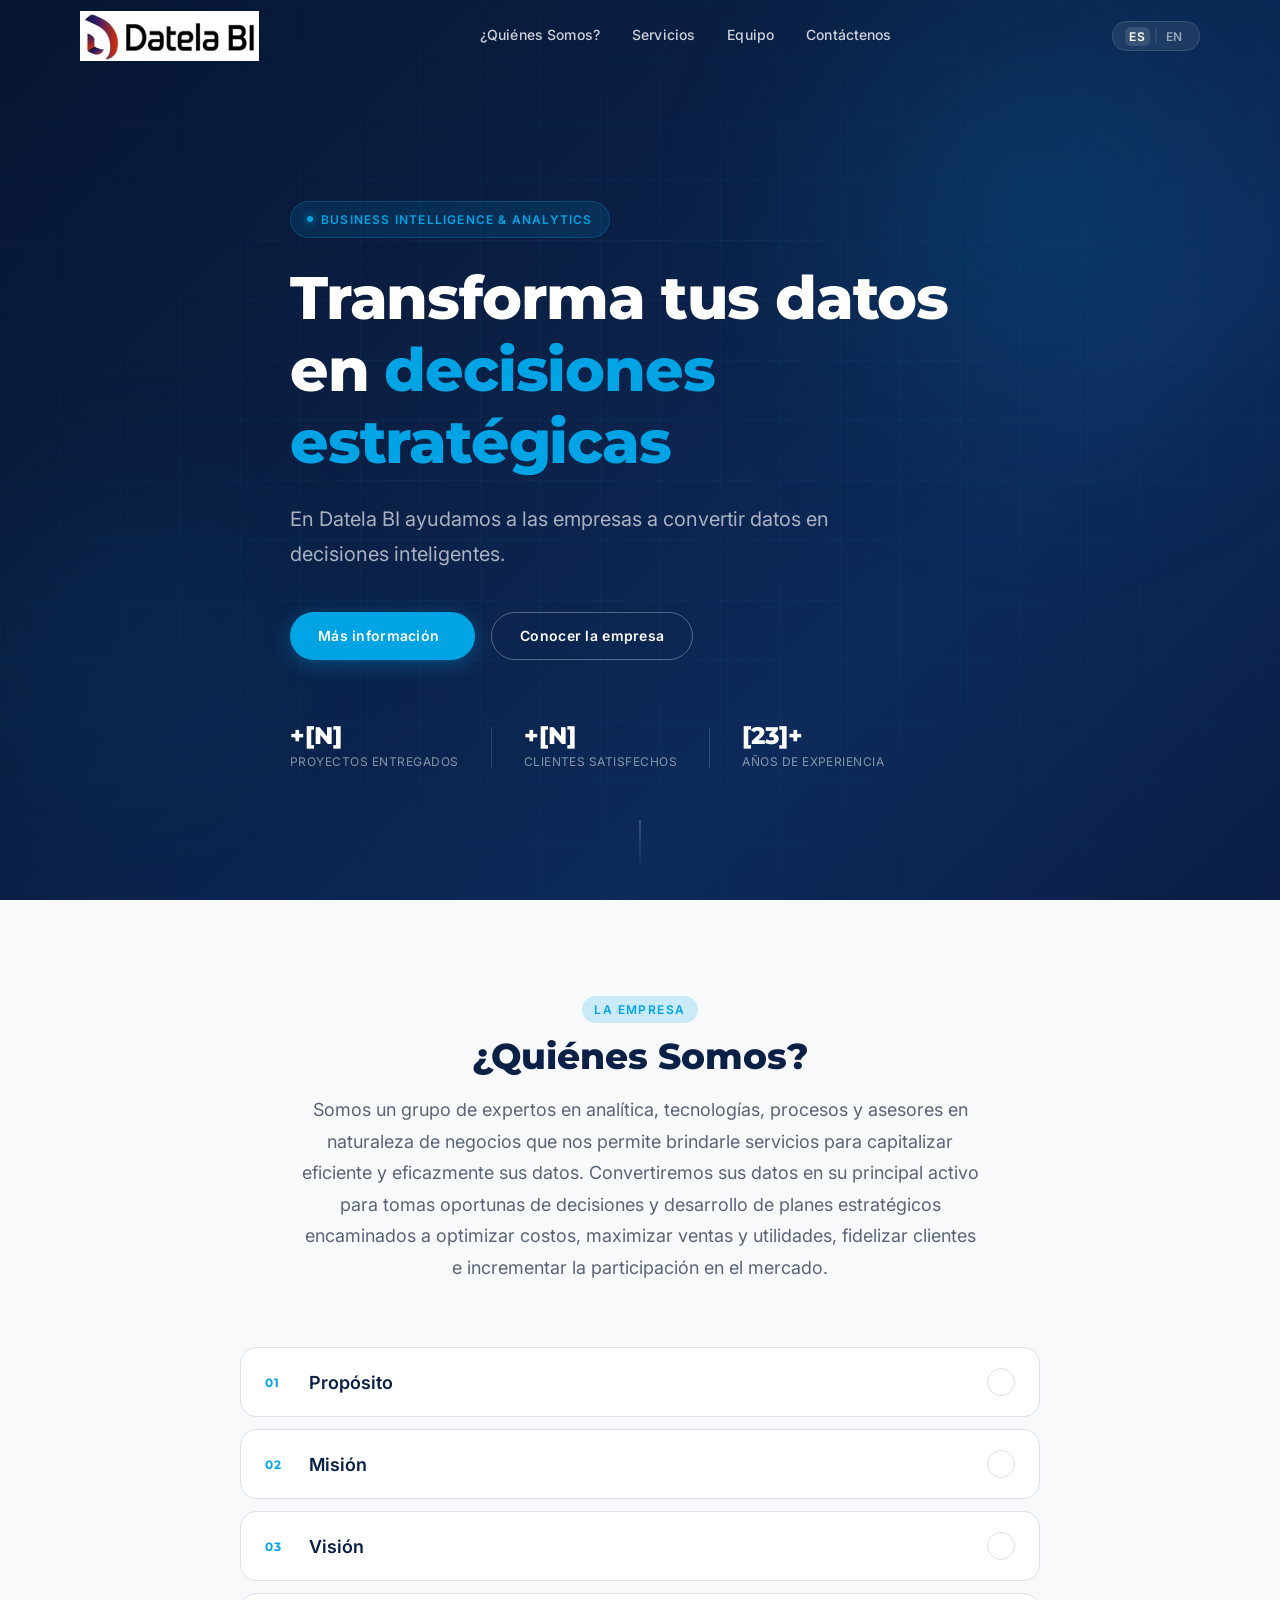
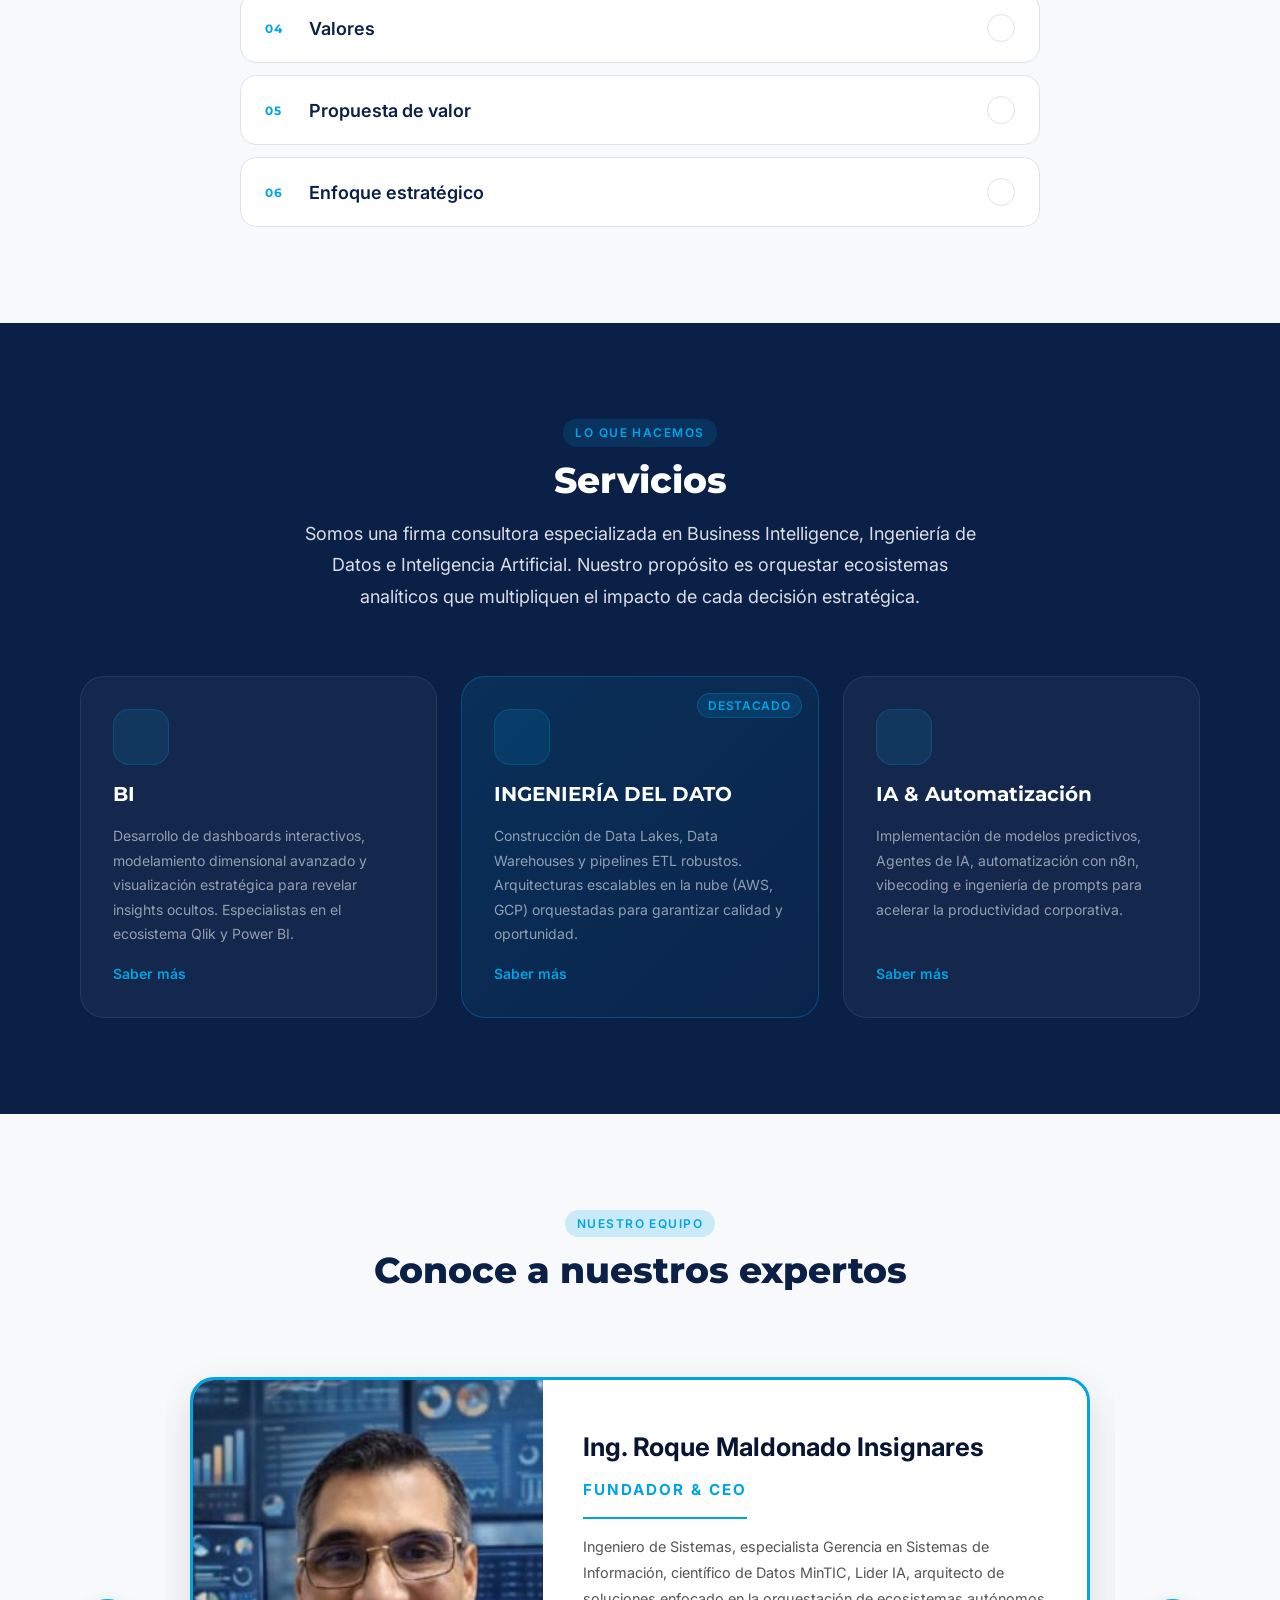
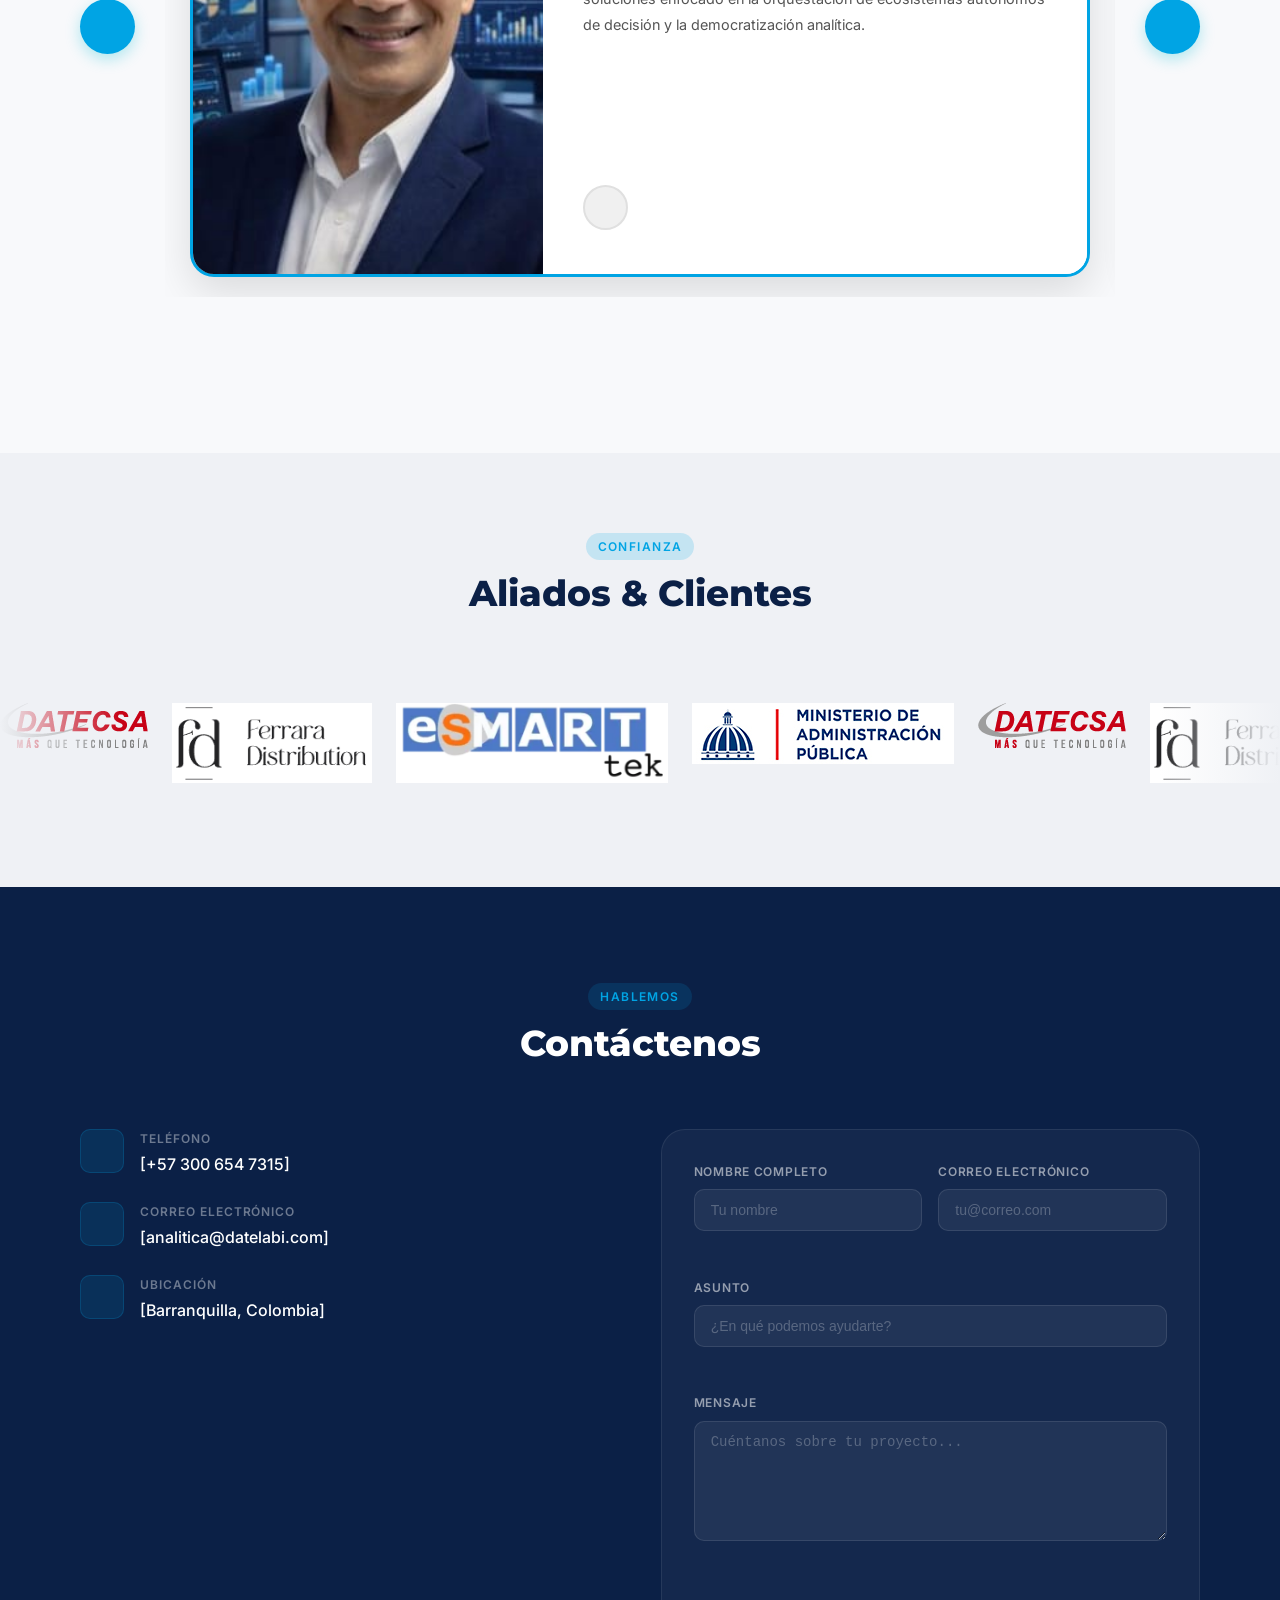
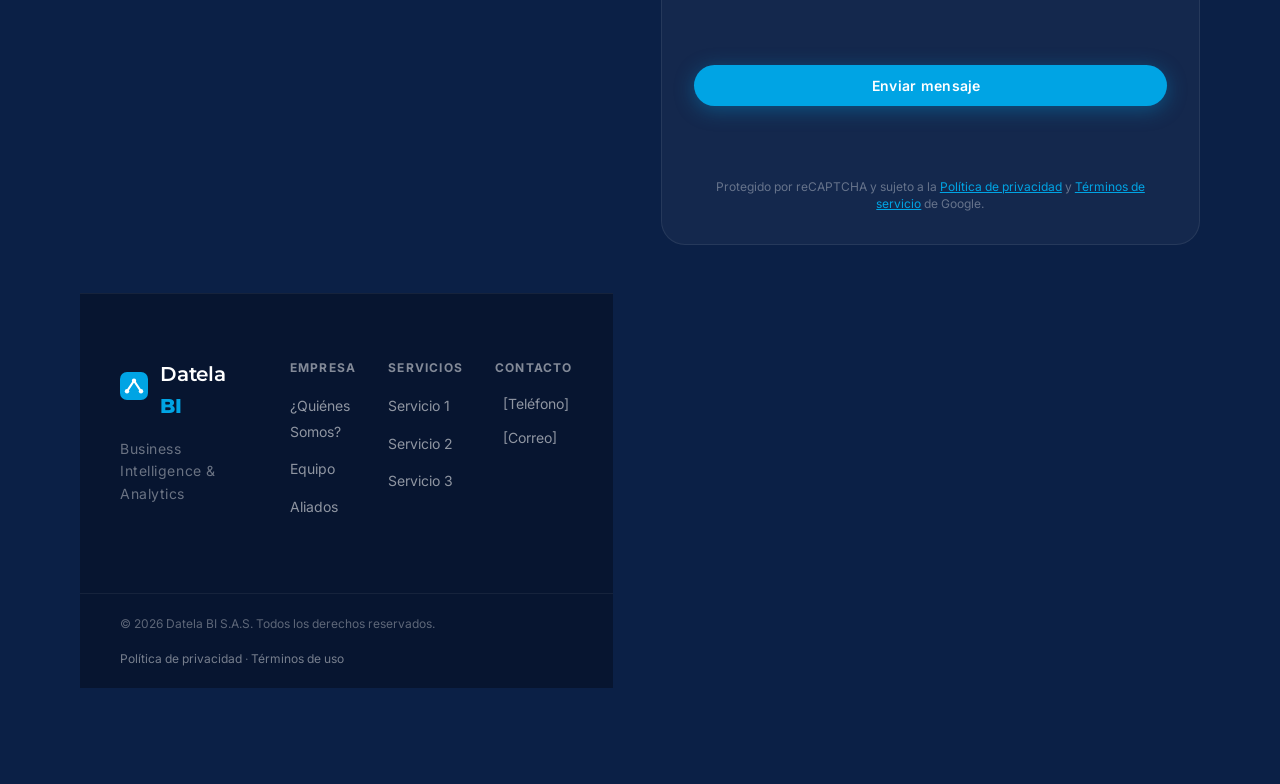
==== commit 8c38ecd7: "Update index.html" ====
--- a/index.html
+++ b/index.html
@@ -252,58 +252,56 @@
        SERVICIOS — GRID
   ============================ -->
 <section class="section section--dark" id="servicios">
-    <div class="container">
-
-      <div class="section__header section__header--light animate-on-scroll">
-        <span class="section__label">Lo que hacemos</span>
-        <h2 class="section__title">Servicios</h2>
-        <p class="section__desc">
-          Somos una firma consultora especializada en Business Intelligence, Ingeniería de Datos e Inteligencia Artificial. Nuestro propósito es orquestar ecosistemas analíticos que multipliquen el impacto de cada decisión estratégica.
-        </p>
-      </div>
-
-      <div class="services__grid">
-
-        <!-- Card 1 -->
-        <article class="service-card animate-on-scroll">
-          <div class="service-card__icon-wrap" aria-hidden="true">
-            <i class="ph ph-chart-line-up service-card__icon"></i>
-          </div>
-          <h3 class="service-card__title">BI</h3>
-          <p class="service-card__desc">[Desarrollo de dashboards interactivos, modelamiento dimensional avanzado y visualización estratégica para revelar insights ocultos. Especialistas en el ecosistema Qlik y Power BI.]</p>
-          <a href="#contacto" class="service-card__link">
-            Saber más <i class="ph ph-arrow-right" aria-hidden="true"></i>
-          </a>
-        </article>
-
-        <!-- Card 2 -->
-        <article class="service-card service-card--featured animate-on-scroll">
-          <div class="service-card__badge">Destacado</div>
-          <div class="service-card__icon-wrap" aria-hidden="true">
-            <i class="ph ph-database service-card__icon"></i>
-          </div>
-          <h3 class="service-card__title">INGENIERIA DEL DATO</h3>
-          <p class="service-card__desc">[Construcción de Data Lakes, Data Warehouses y pipelines ETL robustos. Arquitecturas escalables en la nube (AWS, GCP) orquestadas para garantizar calidad y oportunidad.]</p>
-          <a href="#contacto" class="service-card__link">
-            Saber más <i class="ph ph-arrow-right" aria-hidden="true"></i>
-          </a>
-        </article>
-
-        <!-- Card 3 -->
-        <article class="service-card animate-on-scroll">
-          <div class="service-card__icon-wrap" aria-hidden="true">
-            <i class="ph ph-brain service-card__icon"></i>
-          </div>
-          <h3 class="service-card__title">IA & Automatización </h3>
-          <p class="service-card__desc">[Implementación de modelos predictivos, Agentes de IA, automatización con n8n, vibecoding e ingeniería de prompts para acelerar la productividad corporativa.]</p>
-          <a href="#contacto" class="service-card__link">
-            Saber más <i class="ph ph-arrow-right" aria-hidden="true"></i>
-          </a>
-        </article>
-
-      </div><!-- /services__grid -->
-    </div>
-  </section>
+  <div class="container">
+    <div class="section__header section__header--light animate-on-scroll">
+      <span class="section__label" data-i18n="services.label">Lo que hacemos</span>
+      <h2 class="section__title" data-i18n="services.title">Servicios</h2>
+      <p class="section__desc" data-i18n="services.main_desc">
+        Somos una firma consultora especializada en Business Intelligence, Ingeniería de Datos e Inteligencia Artificial. Nuestro propósito es orquestar ecosistemas analíticos que multipliquen el impacto de cada decisión estratégica.
+      </p>
+    </div>
+
+    <div class="services__grid">
+      <!-- Card 1: BI -->
+      <article class="service-card animate-on-scroll">
+        <div class="service-card__icon-wrap" aria-hidden="true">
+          <i class="ph ph-chart-line-up service-card__icon"></i>
+        </div>
+        <h3 class="service-card__title" data-i18n="services.bi_title">BI</h3>
+        <p class="service-card__desc" data-i18n="services.bi_desc">Desarrollo de dashboards interactivos, modelamiento dimensional avanzado y visualización estratégica para revelar insights ocultos. Especialistas en el ecosistema Qlik y Power BI.</p>
+        <a href="#contacto" class="service-card__link">
+          <span data-i18n="services.learn_more">Saber más</span> <i class="ph ph-arrow-right" aria-hidden="true"></i>
+        </a>
+      </article>
+
+      <!-- Card 2: Ingeniería de Datos -->
+      <article class="service-card service-card--featured animate-on-scroll">
+        <div class="service-card__badge" data-i18n="services.featured">Destacado</div>
+        <div class="service-card__icon-wrap" aria-hidden="true">
+          <i class="ph ph-database service-card__icon"></i>
+        </div>
+        <h3 class="service-card__title" data-i18n="services.data_title">INGENIERÍA DEL DATO</h3>
+        <p class="service-card__desc" data-i18n="services.data_desc">Construcción de Data Lakes, Data Warehouses y pipelines ETL robustos. Arquitecturas escalables en la nube (AWS, GCP) orquestadas para garantizar calidad y oportunidad.</p>
+        <a href="#contacto" class="service-card__link">
+          <span data-i18n="services.learn_more">Saber más</span> <i class="ph ph-arrow-right" aria-hidden="true"></i>
+        </a>
+      </article>
+
+      <!-- Card 3: IA -->
+      <article class="service-card animate-on-scroll">
+        <div class="service-card__icon-wrap" aria-hidden="true">
+          <i class="ph ph-brain service-card__icon"></i>
+        </div>
+        <h3 class="service-card__title" data-i18n="services.ai_title">IA & Automatización</h3>
+        <p class="service-card__desc" data-i18n="services.ai_desc">Implementación de modelos predictivos, Agentes de IA, automatización con n8n, vibecoding e ingeniería de prompts para acelerar la productividad corporativa.</p>
+        <a href="#contacto" class="service-card__link">
+          <span data-i18n="services.learn_more">Saber más</span> <i class="ph ph-arrow-right" aria-hidden="true"></i>
+        </a>
+      </article>
+    </div>
+  </div>
+</section>
+
 
    <!-- ===========================
        EQUIPO
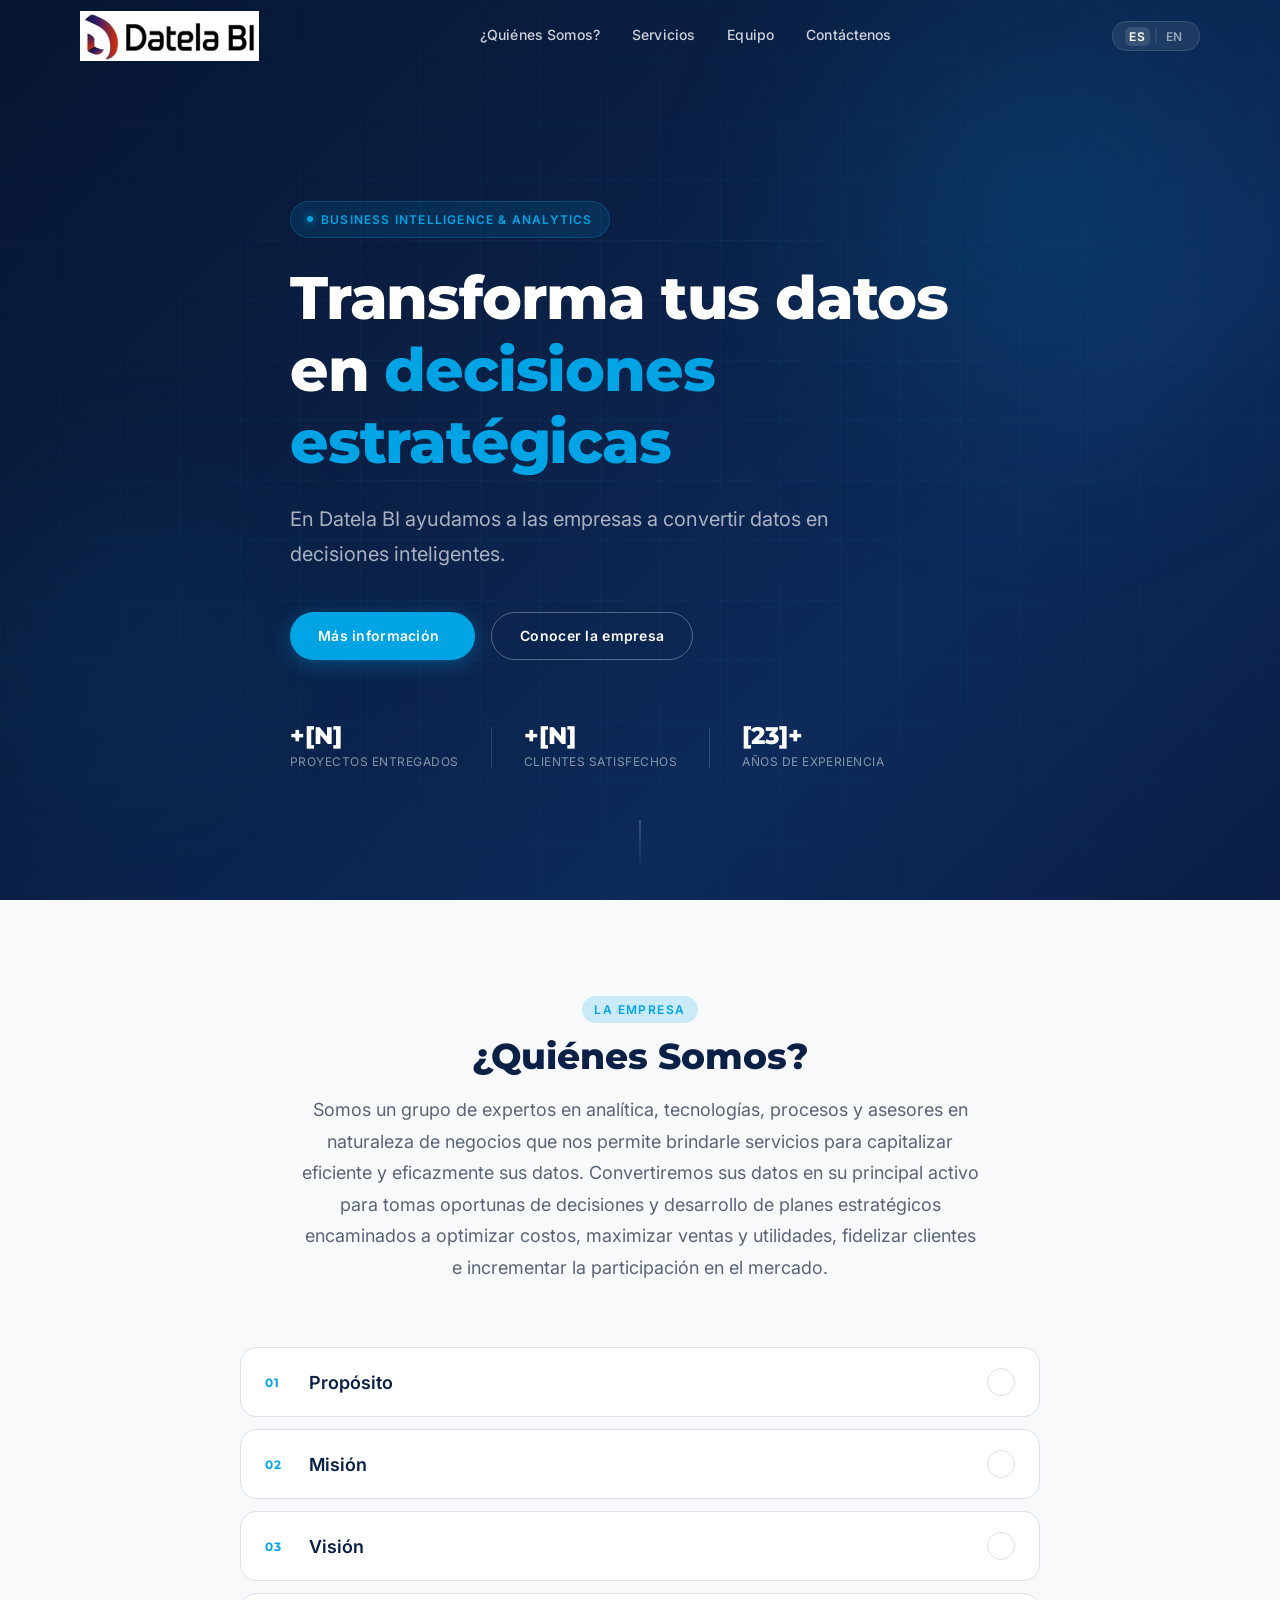
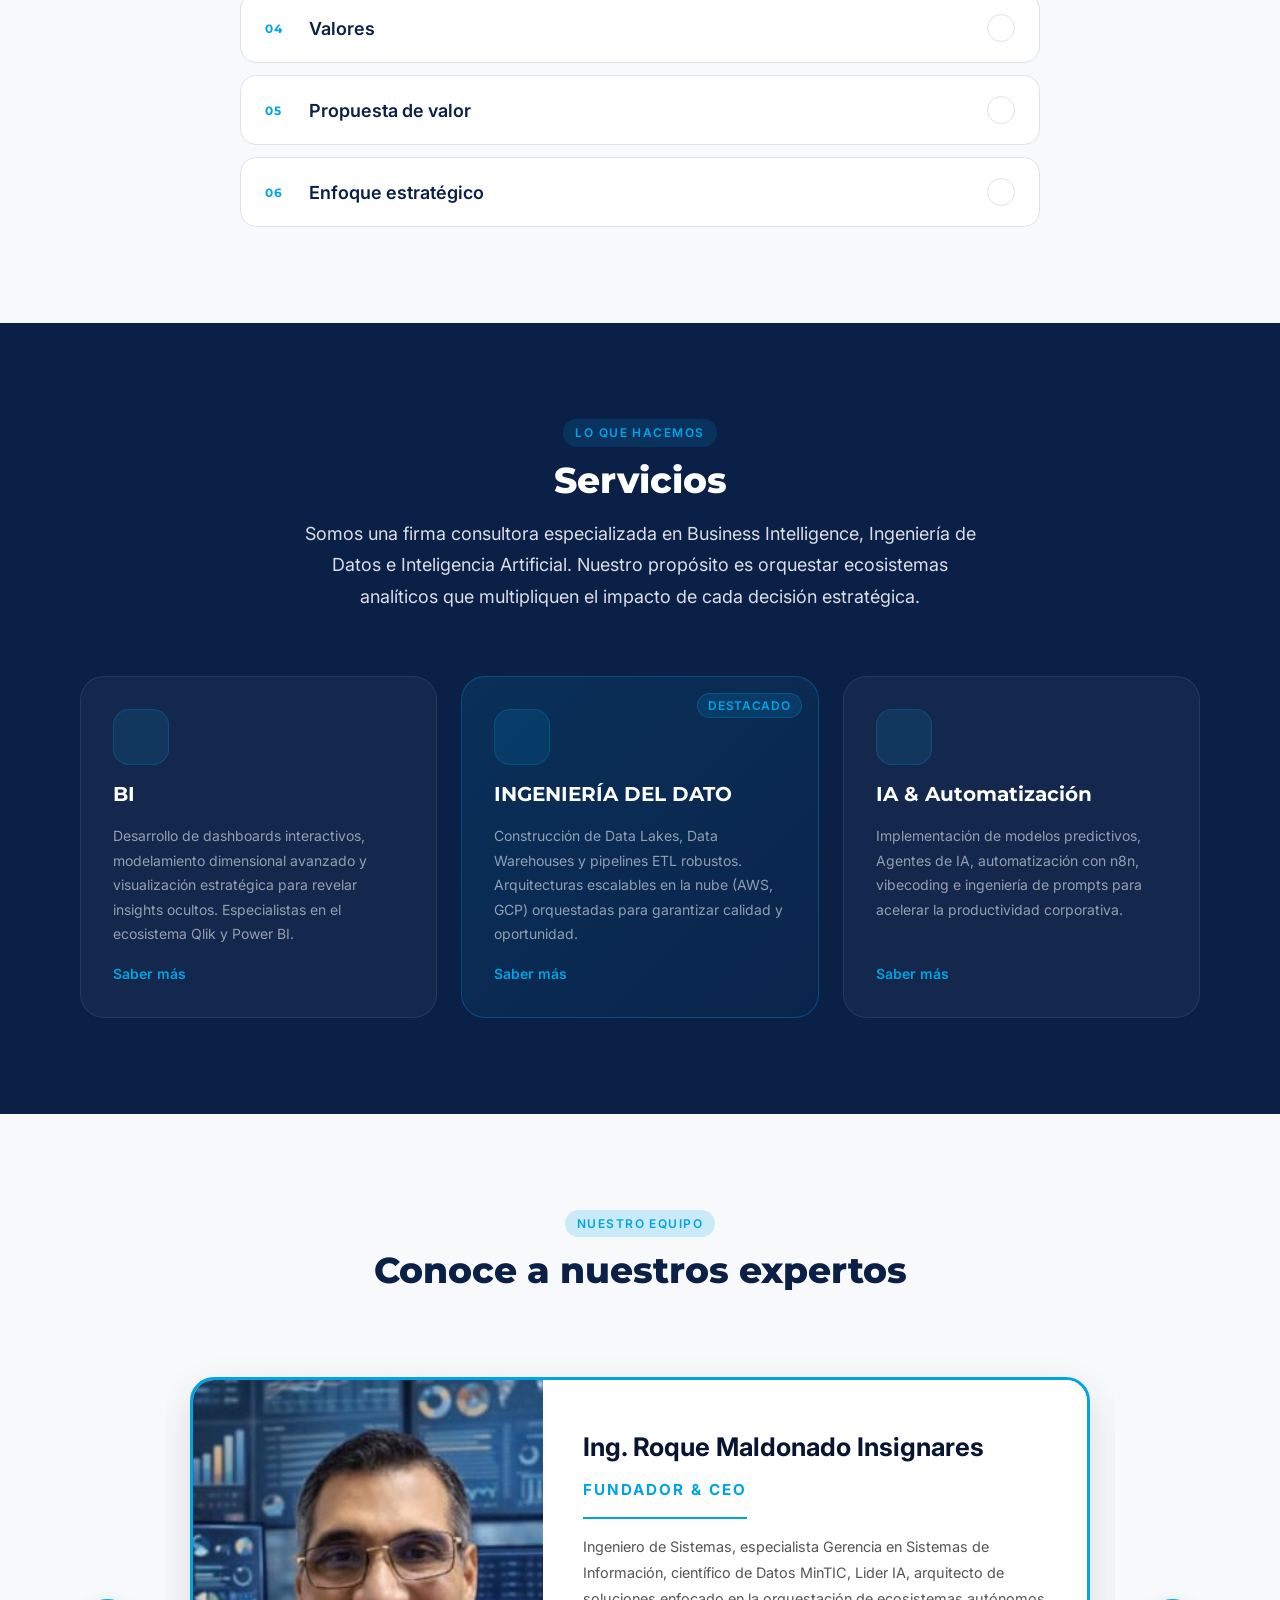
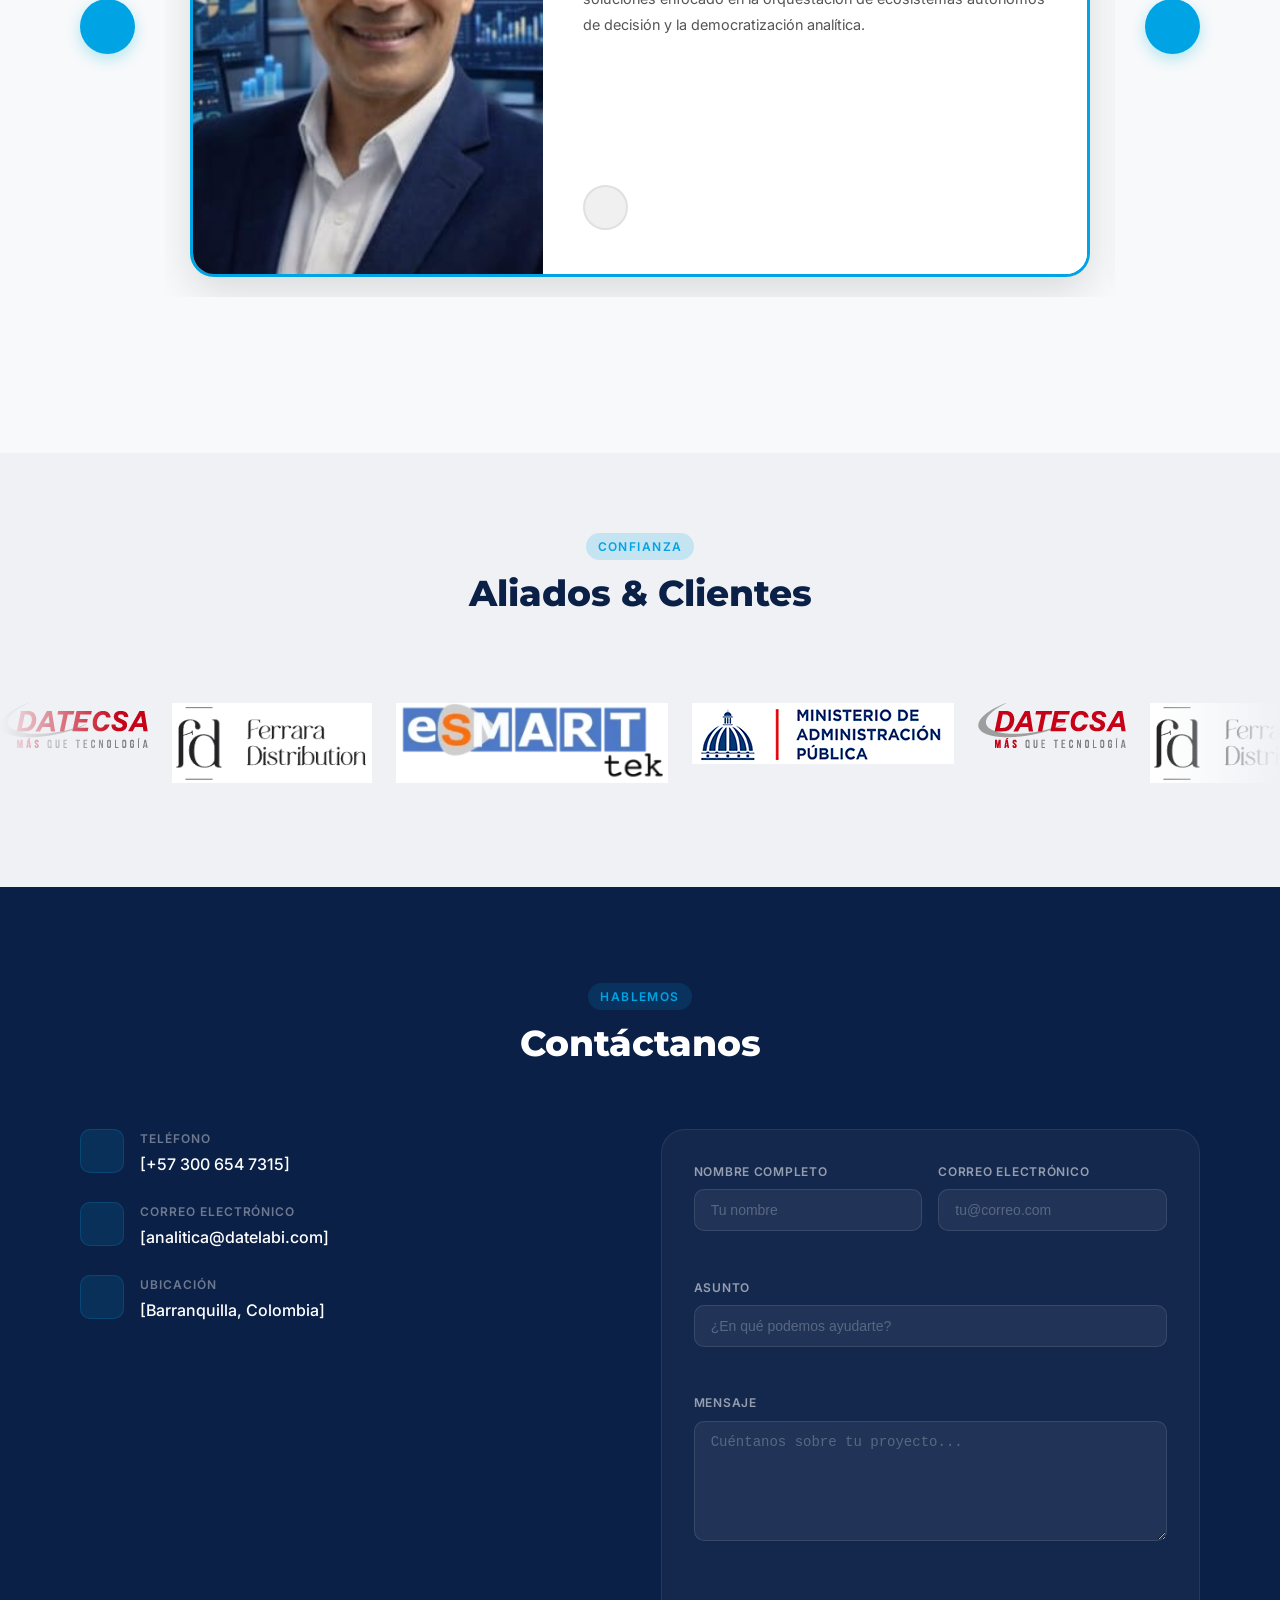
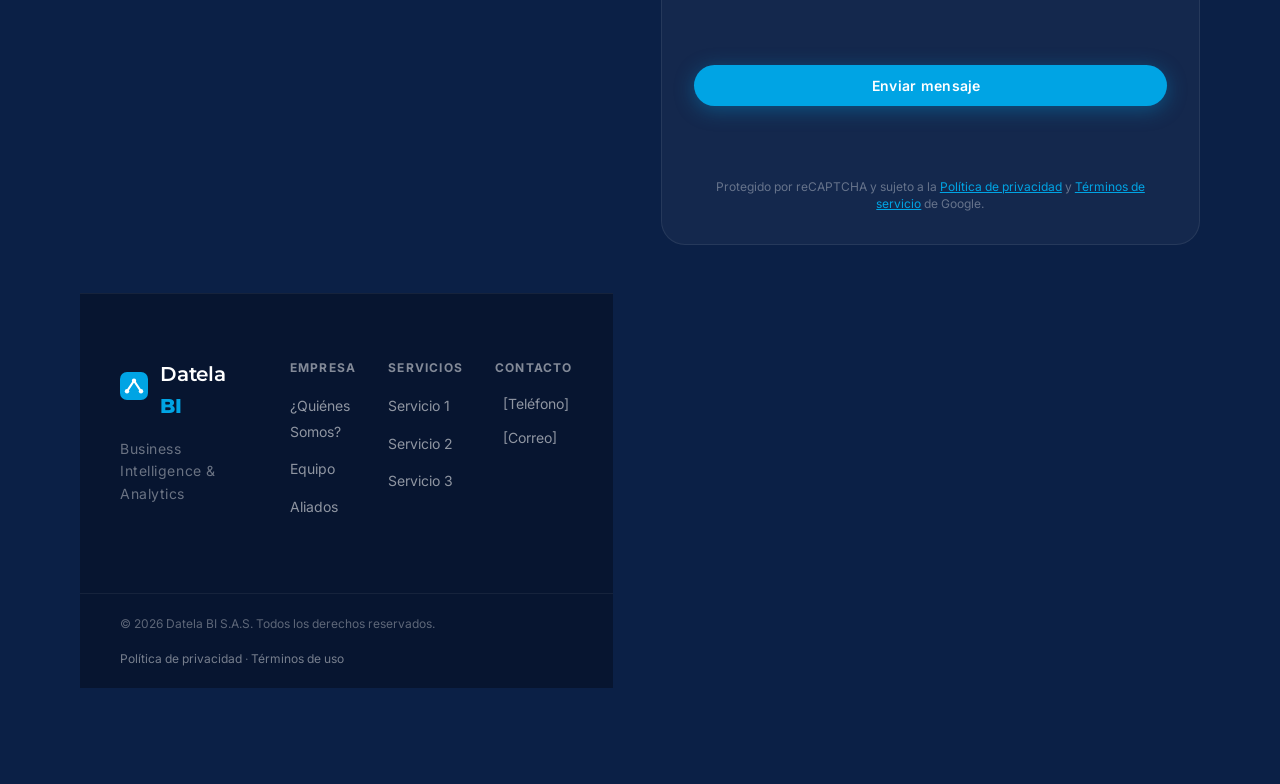
==== commit d2853da1: "Update index.html" ====
--- a/index.html
+++ b/index.html
@@ -302,7 +302,6 @@
   </div>
 </section>
 
-
    <!-- ===========================
        EQUIPO
   ============================ -->
@@ -566,8 +565,8 @@
     <div class="container">
 
       <div class="section__header section__header--light animate-on-scroll">
-        <span class="section__label">Hablemos</span>
-        <h2 class="section__title">Contáctenos</h2>
+        <span class="section__label" data-i18n="contact.lets_talk">Hablemos</span>
+        <h2 class="section__title" data-i18n="contact.title">Contáctenos</h2>
         <p class="section__desc">
          
         </p>
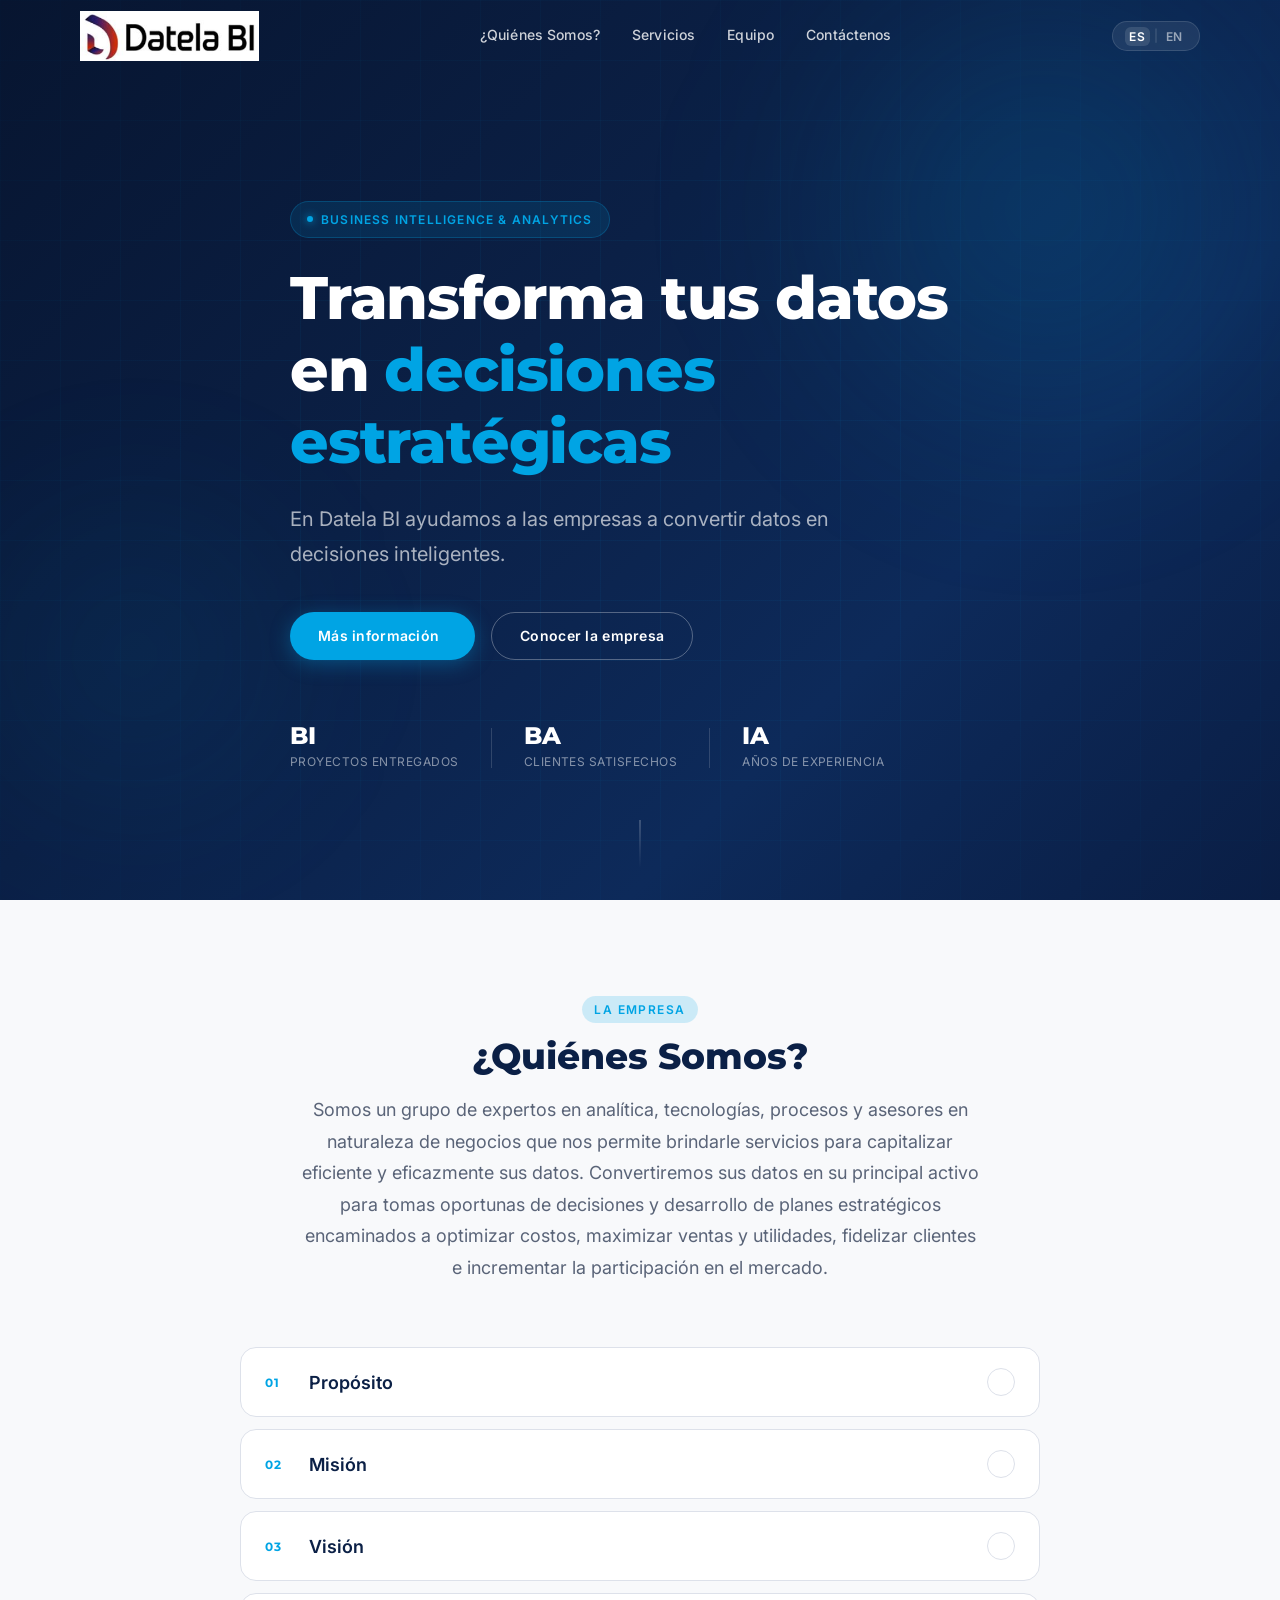
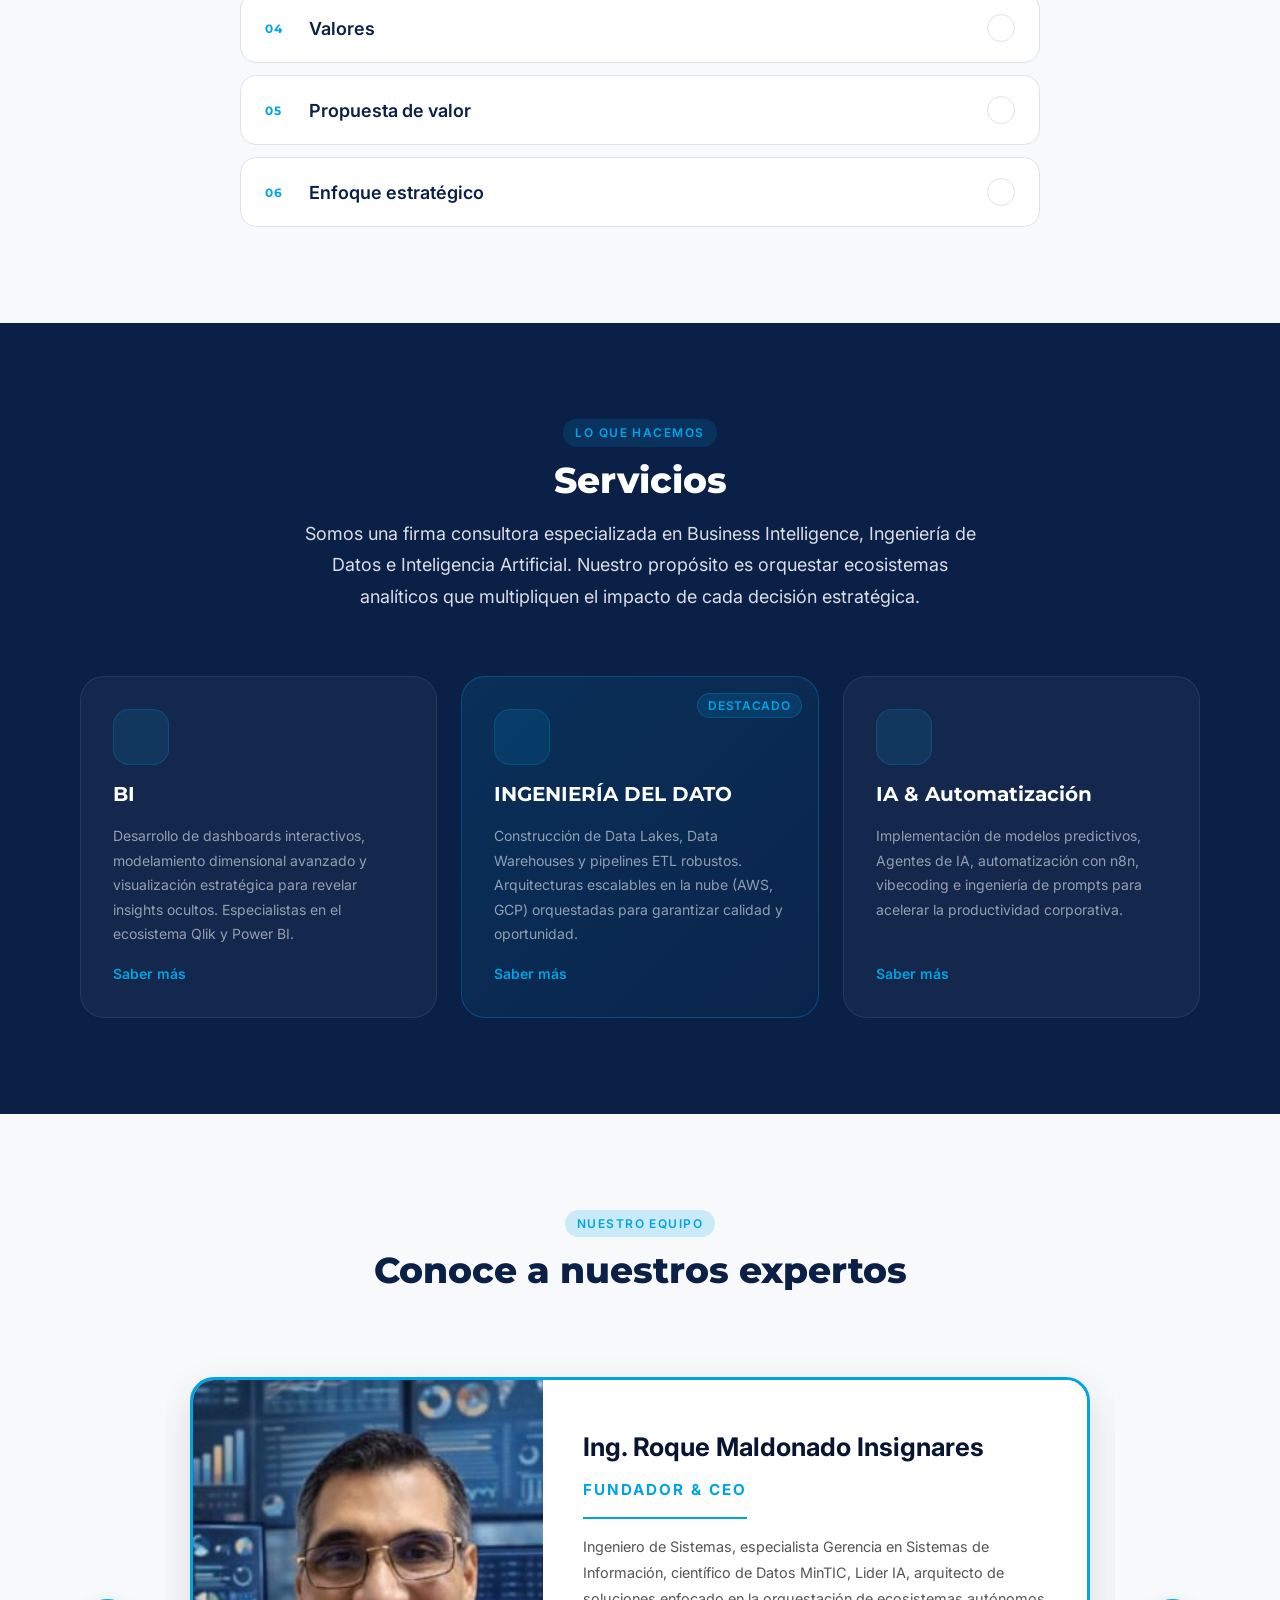
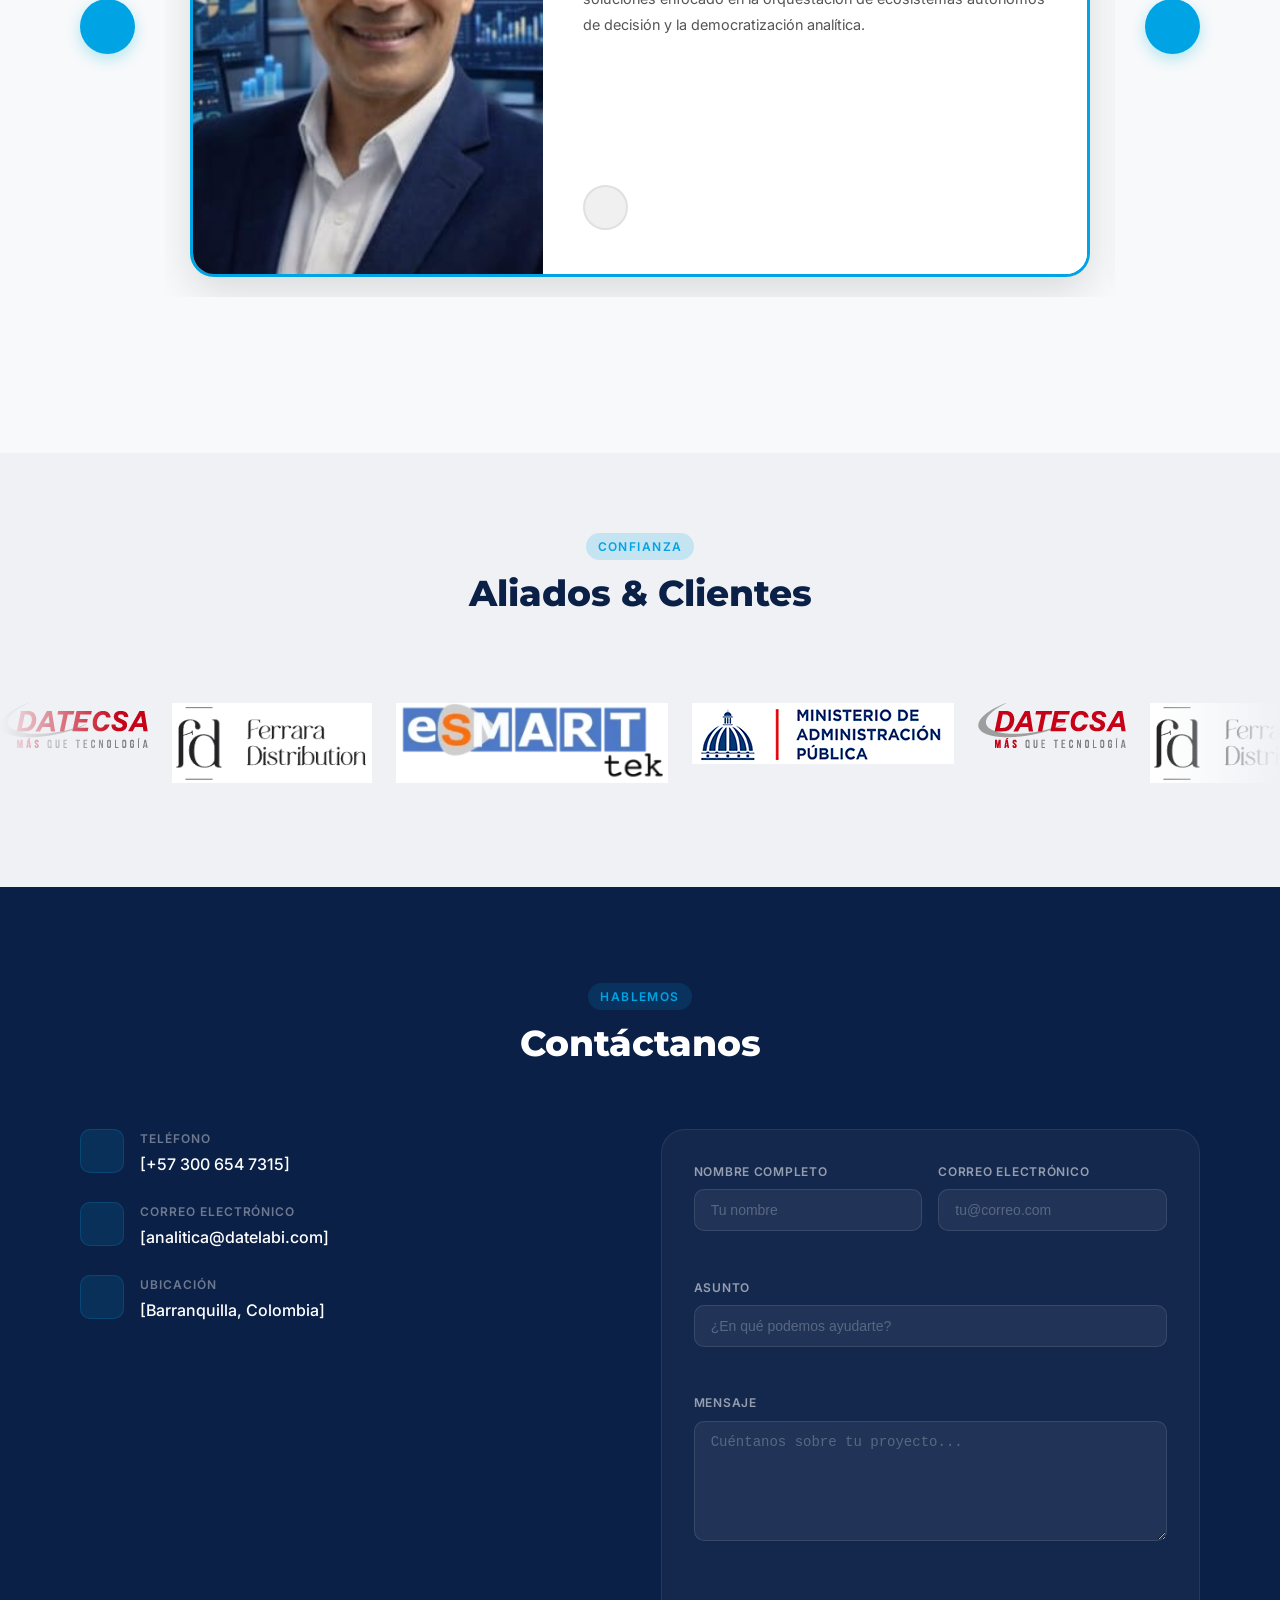
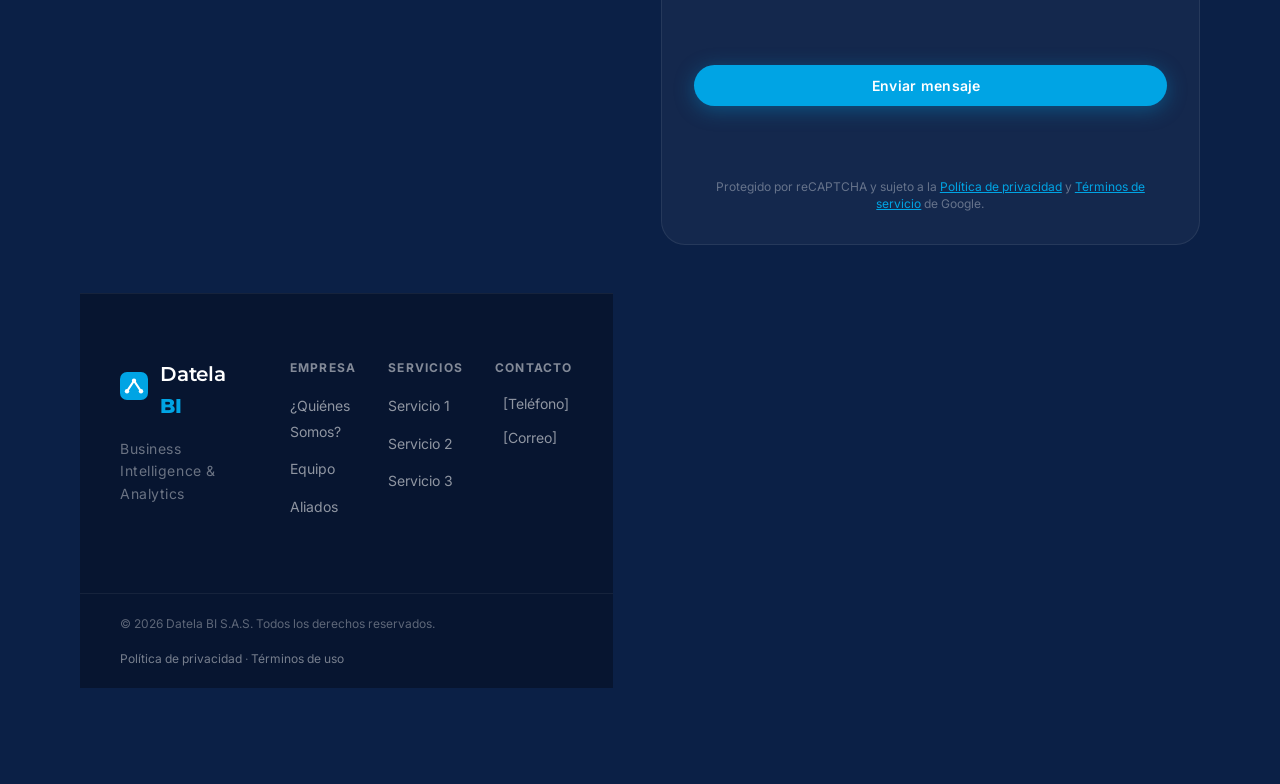
==== commit 8e118690: "Update index.html" ====
--- a/index.html
+++ b/index.html
@@ -87,18 +87,18 @@
       <!-- Stats row -->
       <div class="hero__stats animate-fade-up delay-4">
         <div class="stat">
-          <span class="stat__value">+[N]</span>
-          <span class="stat__label" data-i18n="hero.stat1-label">Proyectos entregados</span>
+          <span class="stat__value">BI</span>
+          <span class="stat__label" data-i18n="hero.stat1-label">INTELIGENCIA DE NEGOCIOS</span>
         </div>
         <div class="stat__divider" aria-hidden="true"></div>
         <div class="stat">
-          <span class="stat__value">+[N]</span>
-          <span class="stat__label" data-i18n="hero.stat3-label">Clientes satisfechos</span>
+          <span class="stat__value">BA</span>
+          <span class="stat__label" data-i18n="hero.stat3-label">ANALÍTICA DE DATOS</span>
         </div>
         <div class="stat__divider" aria-hidden="true"></div>
         <div class="stat">
-          <span class="stat__value">[23]+</span>
-          <span class="stat__label" data-i18n="hero.stat2-label">Años de experiencia</span>
+          <span class="stat__value">IA</span>
+          <span class="stat__label" data-i18n="hero.stat2-label">INTELIGENCIA ARTIFICIAL</span>
         </div>
       </div>
     </div>
@@ -341,7 +341,7 @@
           <div class="team__card">
             <div class="team__photo-wrap"><img src="placeholder_2.jpeg" alt="Miembro 2" class="team__photo"></div>
             <div class="team__info">
-              <h3 class="team__name" data-i18n="team.member_2_name">Luis Carlos Lozano</h3>
+              <h3 class="team__name" data-i18n="team.member_2_name"> </h3>
               <span class="team__role" data-i18n="team.member_2_role">Data Scientist & Cloud Architect</span>
               <p class="team__bio" data-i18n="team.member_2_bio">Magíster en Ciencia de Datos. Especializado en la definición de arquitecturas corporativas (Data Lake, Data Lakehouse) alineadas a la estrategia de negocio. Expertise: Ecosistema AWS (S3, Glue, Redshift, Athena, SageMaker, Bedrock), PySpark, y ClickHouse. Databricks</p>
               <div class="team__social"><a href="#" class="social-link"><i class="ph-fill ph-linkedin-logo"></i></a></div>
@@ -354,7 +354,7 @@
           <div class="team__card">
             <div class="team__photo-wrap"><img src="placeholder_3.jpeg" alt="Miembro 3" class="team__photo"></div>
             <div class="team__info">
-              <h3 class="team__name" data-i18n="team.member_3_name">Fernando Urruchurtu</h3>
+              <h3 class="team__name" data-i18n="team.member_3_name"> </h3>
               <span class="team__role" data-i18n="team.member_3_role">DATA ENGINEER</span>
               <p class="team__bio" data-i18n="team.member_3_bio">Especialista en la resolución de problemas complejos de integración de datos, modelamiento dimensional y diseño de infraestructuras Datalakehouse. Expertise: GCP, AWS (Step Functions, Glue), Apache Airflow, Python avanzado, PySpark, PostgreSQL y Redshift</p>
               <div class="team__social"><a href="#" class="social-link"><i class="ph-fill ph-linkedin-logo"></i></a></div>
@@ -367,7 +367,7 @@
           <div class="team__card">
             <div class="team__photo-wrap"><img src="placeholder_4.jpeg" alt="Miembro 4" class="team__photo"></div>
             <div class="team__info">
-              <h3 class="team__name" data-i18n="team.member_4_name">Jorge Suarez</h3>
+              <h3 class="team__name" data-i18n="team.member_4_name"> </h3>
               <span class="team__role" data-i18n="team.member_4_role">INGENIERO DE DATOS</span>
               <p class="team__bio" data-i18n="team.member_4_bio">Arquitecto de Soluciones BI con más de 20 años de experiencia en el ciclo de vida del software y la analítica. Experto en el diseño de procesos ETL, pipelines en la nube y el despliegue de soluciones basadas en agentes de inteligencia artificial para la toma de decisiones.</p>
               <div class="team__social"><a href="#" class="social-link"><i class="ph-fill ph-linkedin-logo"></i></a></div>
@@ -380,7 +380,7 @@
           <div class="team__card">
             <div class="team__photo-wrap"><img src="placeholder_5.jpeg" alt="Miembro 5" class="team__photo"></div>
             <div class="team__info">
-              <h3 class="team__name" data-i18n="team.member_5_name">Carlos Ballesteros</h3>
+              <h3 class="team__name" data-i18n="team.member_5_name"> </h3>
               <span class="team__role" data-i18n="team.member_5_role">Data Infrastructure & Analytic Engineer</span>
               <p class="team__bio" data-i18n="team.member_5_bio">Ingeniero Industrial con 10+ años combinando análisis de datos, desarrollo de software y construcción de infraestructuras escalables y seguras. Expertise: Apache Airflow, Docker, Modelado DB, Python (Pandas, Flask, Django), SAP SQL DWH y Business Intelligence (Qlik, Power BI)</p>
               <div class="team__social"><a href="#" class="social-link"><i class="ph-fill ph-linkedin-logo"></i></a></div>
@@ -393,7 +393,7 @@
           <div class="team__card">
             <div class="team__photo-wrap"><img src="placeholder_6.jpeg" alt="Miembro 6" class="team__photo"></div>
             <div class="team__info">
-              <h3 class="team__name" data-i18n="team.member_6_name">Victor Ortiz</h3>
+              <h3 class="team__name" data-i18n="team.member_6_name"> </h3>
               <span class="team__role" data-i18n="team.member_6_role">DATA ENGINEER</span>
               <p class="team__bio" data-i18n="team.member_6_bio">Enfocado en la orquestación de DataLakes, despliegue de data pipelines y procesamiento ETL para ingesta masiva de datos y modelos ML. Expertise: Apache Nifi, Apache Airflow, Google Cloud Platform, SQL, Python y creación de tableros analíticos multidimensionales.</p>
               <div class="team__social"><a href="#" class="social-link"><i class="ph-fill ph-linkedin-logo"></i></a></div>
@@ -406,7 +406,7 @@
           <div class="team__card">
             <div class="team__photo-wrap"><img src="placeholder_7.jpeg" alt="Miembro 7" class="team__photo"></div>
             <div class="team__info">
-              <h3 class="team__name" data-i18n="team.member_7_name">Alvaro Lombana</h3>
+              <h3 class="team__name" data-i18n="team.member_7_name"> </h3>
               <span class="team__role" data-i18n="team.member_7_role">LOGISTICS & BI SPECIALIST</span>
               <p class="team__bio" data-i18n="team.member_7_bio">Ingeniero Industrial con 7+ años liderando procesos estratégicos de abastecimiento, diseño de KPIs logísticos y análisis financiero (P&L). Expertise: Implementación integral en Power BI, Qlik Sense, modelos Demand Driven, automatización VBA y analítica comercial Data-Driven.</p>
               <div class="team__social"><a href="#" class="social-link"><i class="ph-fill ph-linkedin-logo"></i></a></div>
@@ -419,7 +419,7 @@
           <div class="team__card">
             <div class="team__photo-wrap"><img src="placeholder_8.jpeg" alt="Miembro 8" class="team__photo"></div>
             <div class="team__info">
-              <h3 class="team__name" data-i18n="team.member_8_name">Oscar Navarro</h3>
+              <h3 class="team__name" data-i18n="team.member_8_name"> </h3>
               <span class="team__role" data-i18n="team.member_8_role">Senior Qlik developer & BI Consulting</span>
               <p class="team__bio" data-i18n="team.member_8_bio">Ingeniero sistemas especialista en laconstrucción de soluciones analíticas escalables para operaciones de retail farmacéutico de alto volumen y prevención de pérdidas. Expertise: Qlik Sense (On-Premise & Cloud), NPrinting, Qlik Script, Set Analysis, Arquitectura QVD, SQL Server y Data Warehousing.</p>
               <div class="team__social"><a href="#" class="social-link"><i class="ph-fill ph-linkedin-logo"></i></a></div>
@@ -432,7 +432,7 @@
           <div class="team__card">
             <div class="team__photo-wrap"><img src="placeholder_9.jpeg" alt="Miembro 9" class="team__photo"></div>
             <div class="team__info">
-              <h3 class="team__name" data-i18n="team.member_9_name">Edgardo Velasquez</h3>
+              <h3 class="team__name" data-i18n="team.member_9_name"> </h3>
               <span class="team__role" data-i18n="team.member_9_role">DB ADMIN & DATA ANALYST</span>
               <p class="team__bio" data-i18n="team.member_9_bio">Ingeniero de Sistemas enfocado en la administración, transformación y optimización de bases de datos para programas de fidelización y métricas comerciales. Expertise: Qlik Sense Enterprise, MySQL, ClickHouse, MongoDB, Python, automatización de procesos y Dashboards estratégicos.</p>
               <div class="team__social"><a href="#" class="social-link"><i class="ph-fill ph-linkedin-logo"></i></a></div>
@@ -445,7 +445,7 @@
           <div class="team__card">
             <div class="team__photo-wrap"><img src="placeholder_10.jpeg" alt="Miembro 10" class="team__photo"></div>
             <div class="team__info">
-              <h3 class="team__name" data-i18n="team.member_10_name">Amily Castro</h3>
+              <h3 class="team__name" data-i18n="team.member_10_name"> </h3>
               <span class="team__role" data-i18n="team.member_10_role">Data Engineer Jr & BI</span>
               <p class="team__bio" data-i18n="team.member_10_bio">Ingeniera de Sistemas enfocada en la calidad de los datos, el desarrollo de dashboards interactivos y el apoyo técnico en inteligencia artificial. Expertise: Power BI, PostgreSQL, MySQL, integración de datos con Python, N8N y estructuración dereportes ejecutivos.</p>
               <div class="team__social"><a href="#" class="social-link"><i class="ph-fill ph-linkedin-logo"></i></a></div>
@@ -458,7 +458,7 @@
           <div class="team__card">
             <div class="team__photo-wrap"><img src="placeholder_11.jpeg" alt="Miembro 11" class="team__photo"></div>
             <div class="team__info">
-              <h3 class="team__name" data-i18n="team.member_11_name">Jesús Romero</h3>
+              <h3 class="team__name" data-i18n="team.member_11_name"> </h3>
               <span class="team__role" data-i18n="team.member_11_role">BI Engineer & MBA</span>
               <p class="team__bio" data-i18n="team.member_11_bio">Ingeniero en Sistemas, Magíster en Administración de Negocios (MBA) con énfasis en Business Intelligence y Big Data, y Especialista en Gerencia de TI. Destacado por su capacidad para liderar la cultura de datos empresarial mediante la automatización de procesos operativos, gestión de pipelines ETL y el desarrollo de estrategias analíticas a largo plazo.</p>
               <div class="team__social"><a href="#" class="social-link"><i class="ph-fill ph-linkedin-logo"></i></a></div>
@@ -471,7 +471,7 @@
           <div class="team__card">
             <div class="team__photo-wrap"><img src="placeholder_12.jpeg" alt="Miembro 12" class="team__photo"></div>
             <div class="team__info">
-              <h3 class="team__name" data-i18n="team.member_12_name">Miguel Quintero</h3>
+              <h3 class="team__name" data-i18n="team.member_12_name"> </h3>
               <span class="team__role" data-i18n="team.member_12_role">DATA ENGINEER & DATA SCIENTIST</span>
               <p class="team__bio" data-i18n="team.member_12_bio">MSc Data Science con trayectoria en mercados internacionales. Especialista en la orquestación de capas de ingesta escalables, construcción de pipelines ELT de extremo a extremo y el despliegue de productos de IA como aplicaciones RAG (Retrieval-Augmented Generation) en entornos productivos.</p>
               <div class="team__social"><a href="#" class="social-link"><i class="ph-fill ph-linkedin-logo"></i></a></div>
@@ -484,7 +484,7 @@
           <div class="team__card">
             <div class="team__photo-wrap"><img src="placeholder_13.jpeg" alt="Miembro 13" class="team__photo"></div>
             <div class="team__info">
-              <h3 class="team__name" data-i18n="team.member_13_name">Cecil Torres</h3>
+              <h3 class="team__name" data-i18n="team.member_13_name"> </h3>
               <span class="team__role" data-i18n="team.member_13_role">Analista de Negocios BI</span>
               <p class="team__bio" data-i18n="team.member_13_bio">Ingeniero Industrial y MSc Ciencia de Datos con más de 5 años de experiencia en BI, análisis de datos y gestión de proyectos I+D. Especialista en la creación de soluciones analíticas en la nube, optimización ETL y transformación de grandes volúmenes de datos en insights estratégicos, con visión IA y programación agéntica.</p>
               <div class="team__social"><a href="#" class="social-link"><i class="ph-fill ph-linkedin-logo"></i></a></div>
@@ -581,7 +581,7 @@
               <i class="ph ph-phone"></i>
             </div>
             <div>
-              <span class="contact__item-label">Teléfono</span>
+              <span class="contact__item-label"  data-i18n="contact.phone_label">Teléfono</span>
               <a href="tel:[Teléfono]" class="contact__item-value">[+57 300 654 7315]</a>
             </div>
           </div>
@@ -590,7 +590,7 @@
               <i class="ph ph-envelope"></i>
             </div>
             <div>
-              <span class="contact__item-label">Correo electrónico</span>
+              <span class="contact__item-label" data-i18n="contact.email_label">Correo electrónico</span>
               <a href="mailto:[Correo]" class="contact__item-value">[analitica@datelabi.com]</a>
             </div>
           </div>
@@ -599,7 +599,7 @@
               <i class="ph ph-map-pin"></i>
             </div>
             <div>
-              <span class="contact__item-label">Ubicación</span>
+              <span class="contact__item-label" data-i18n="contact.location_label">Ubicación</span>
               <span class="contact__item-value">[Barranquilla, Colombia]</span>
             </div>
           </div>
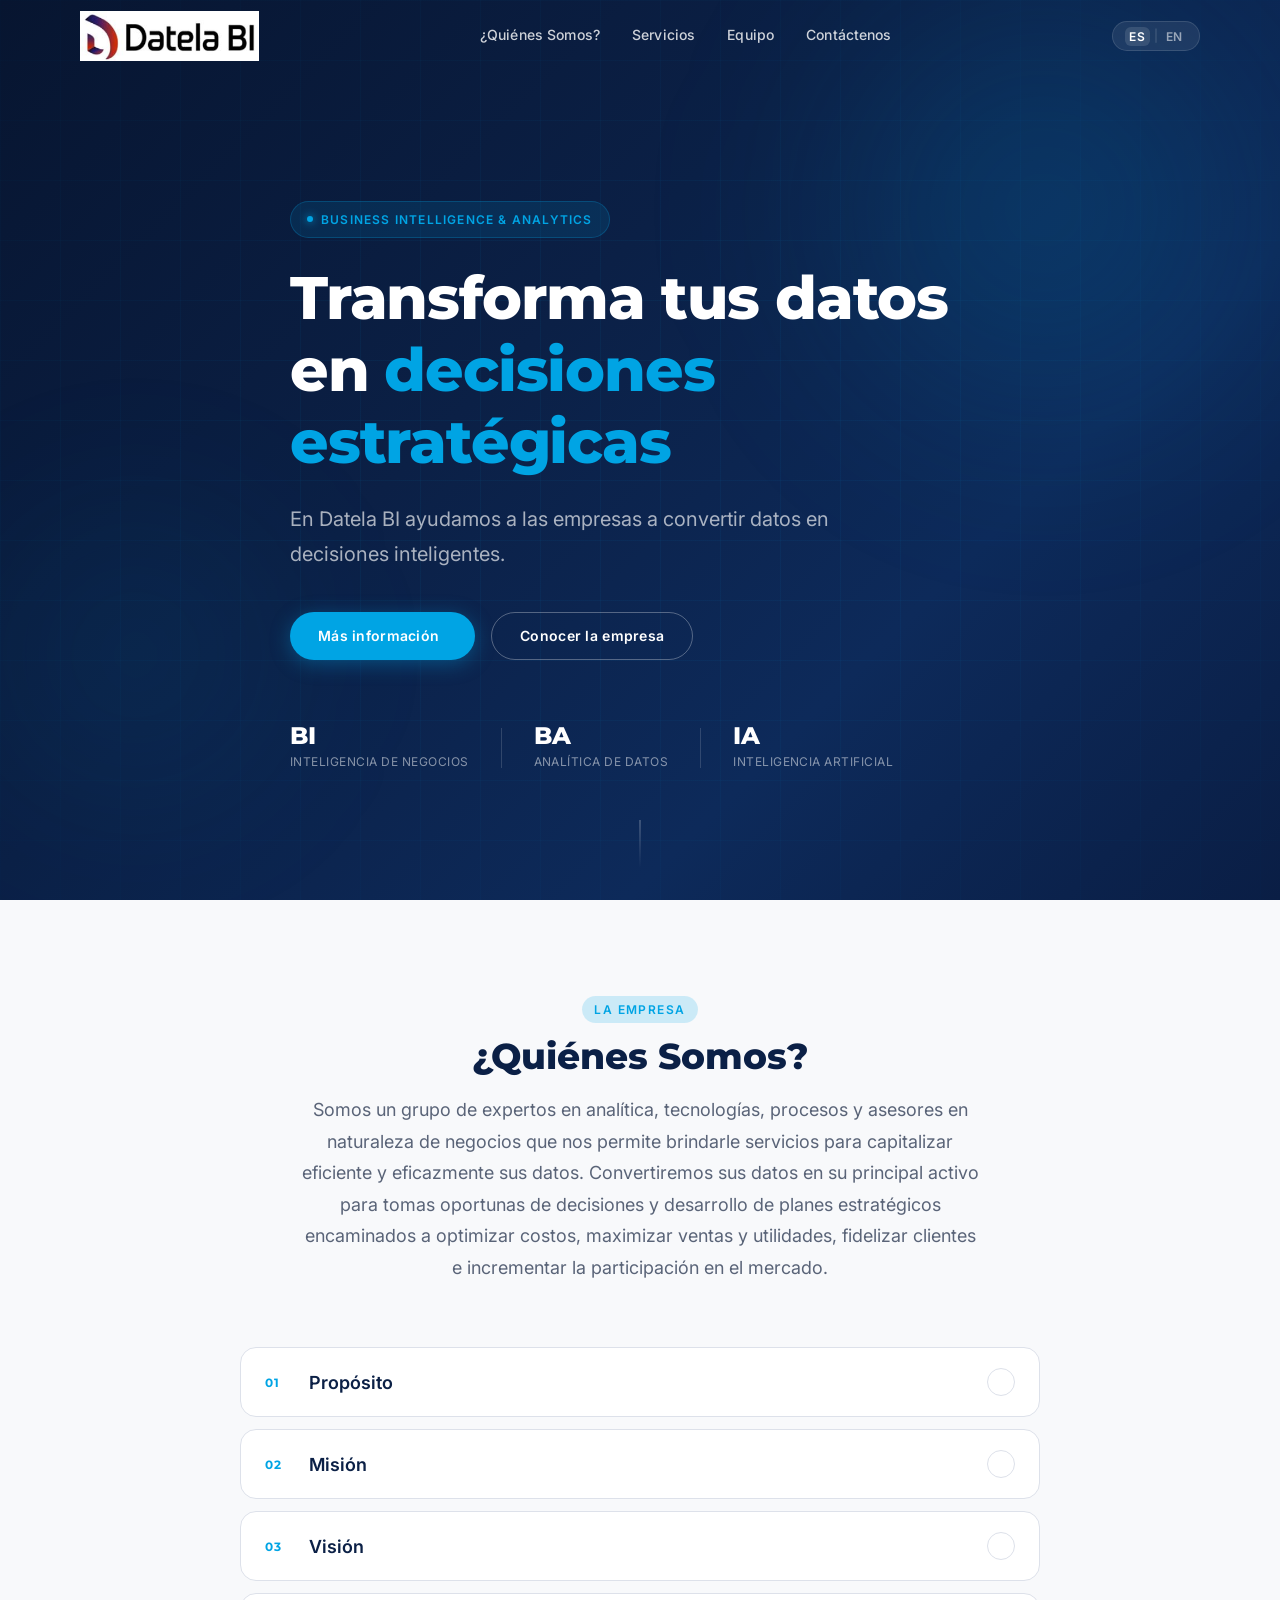
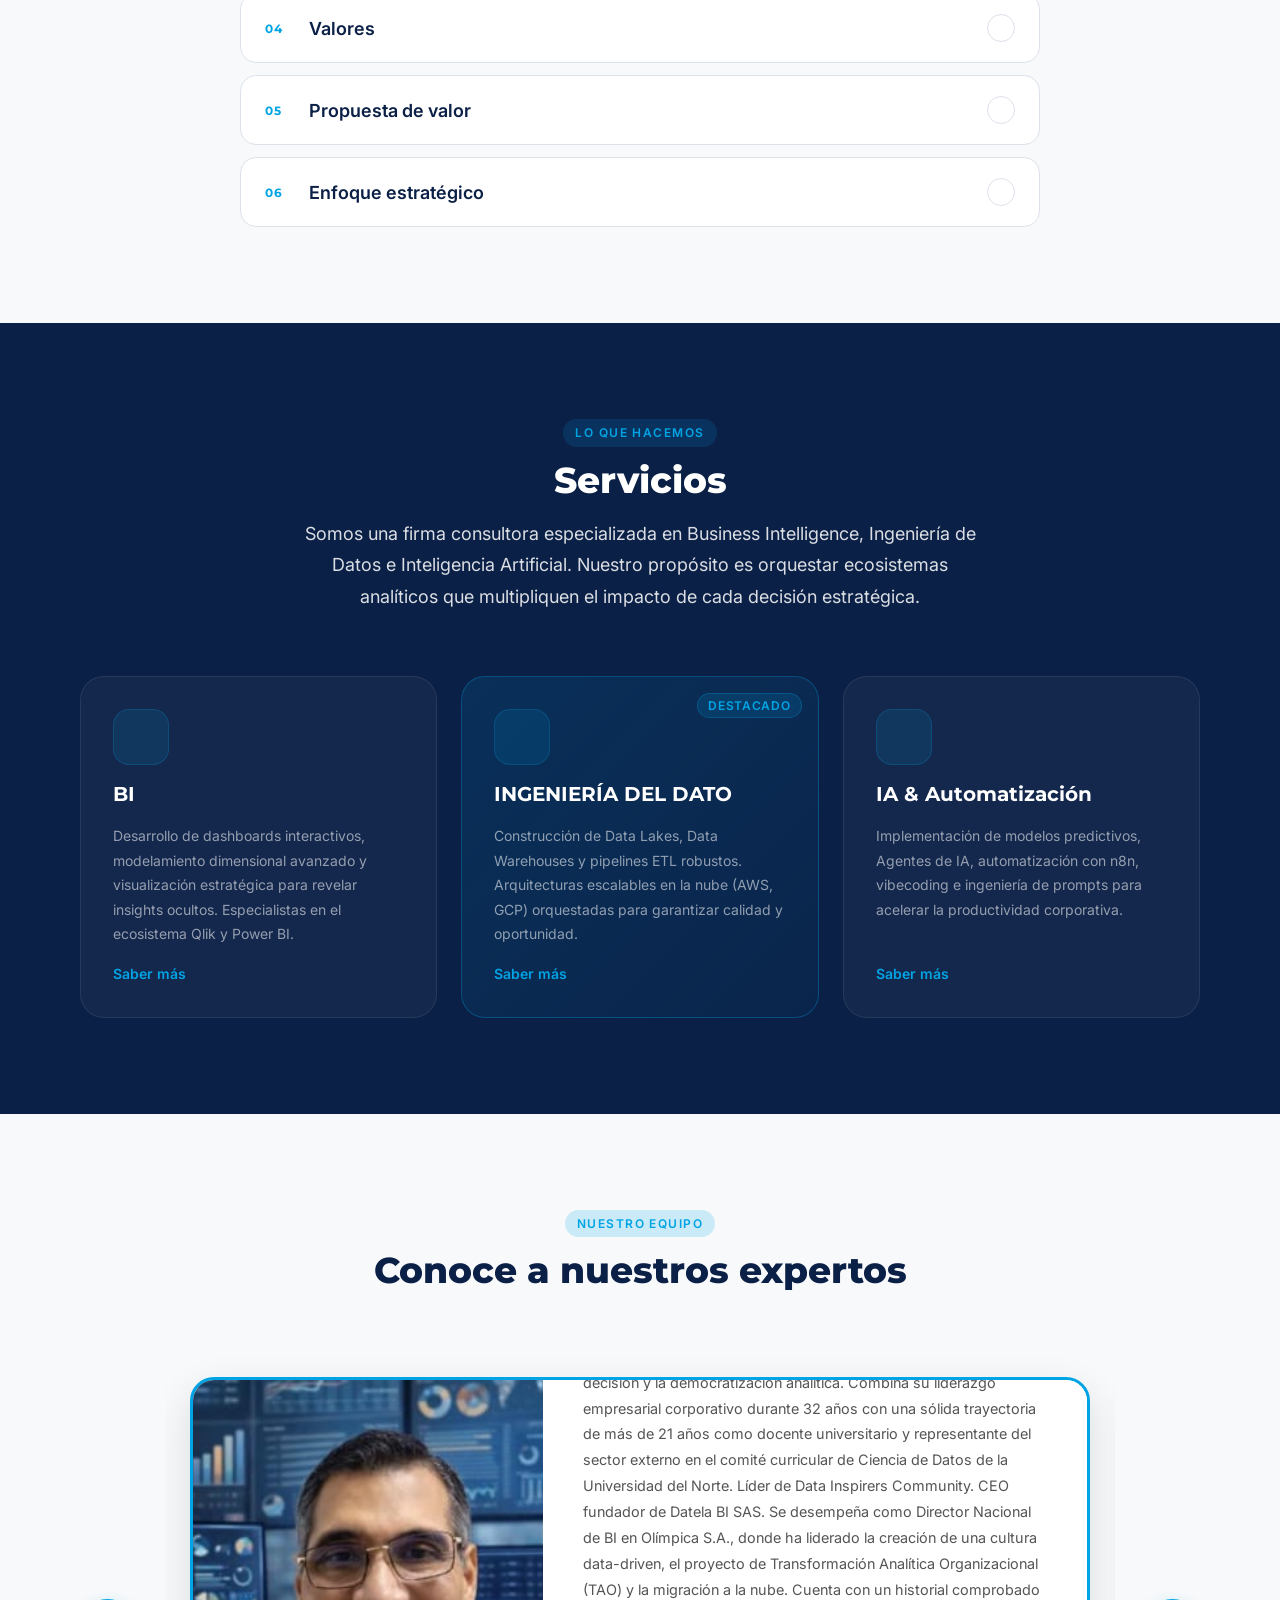
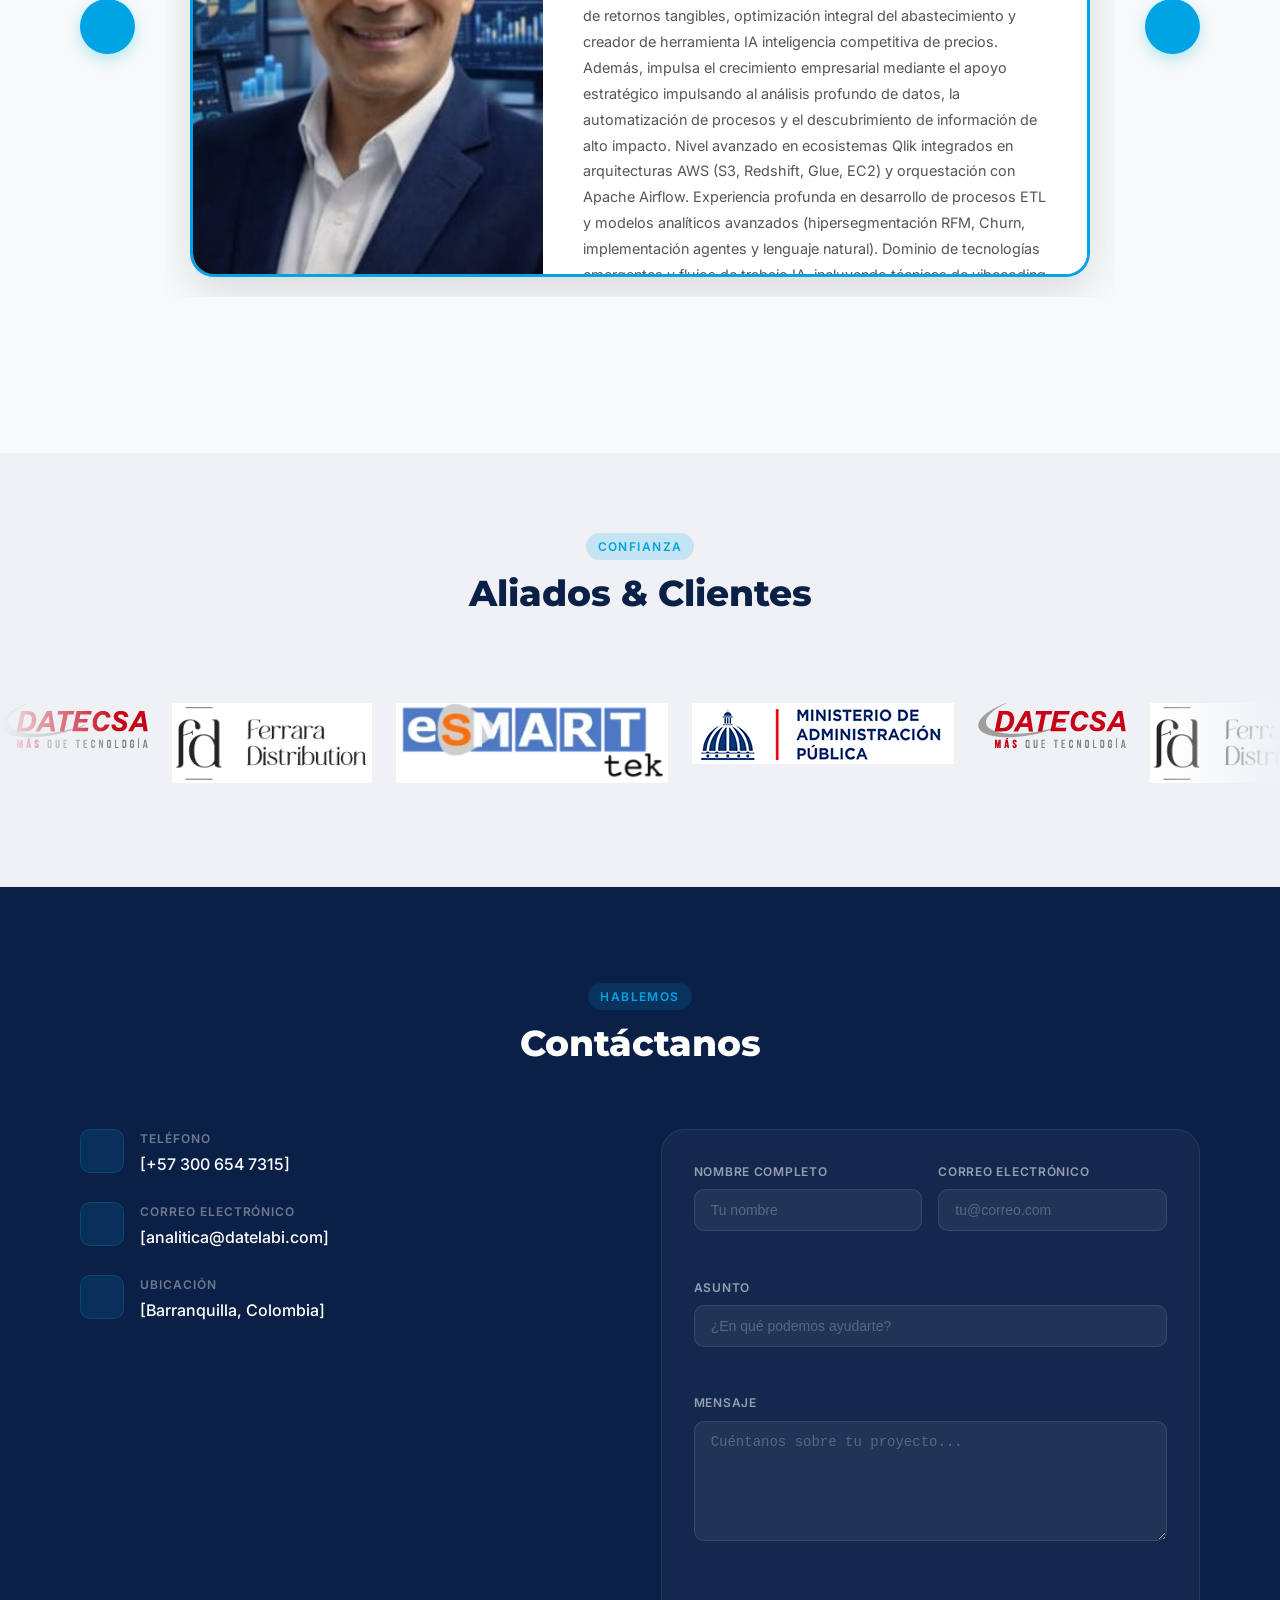
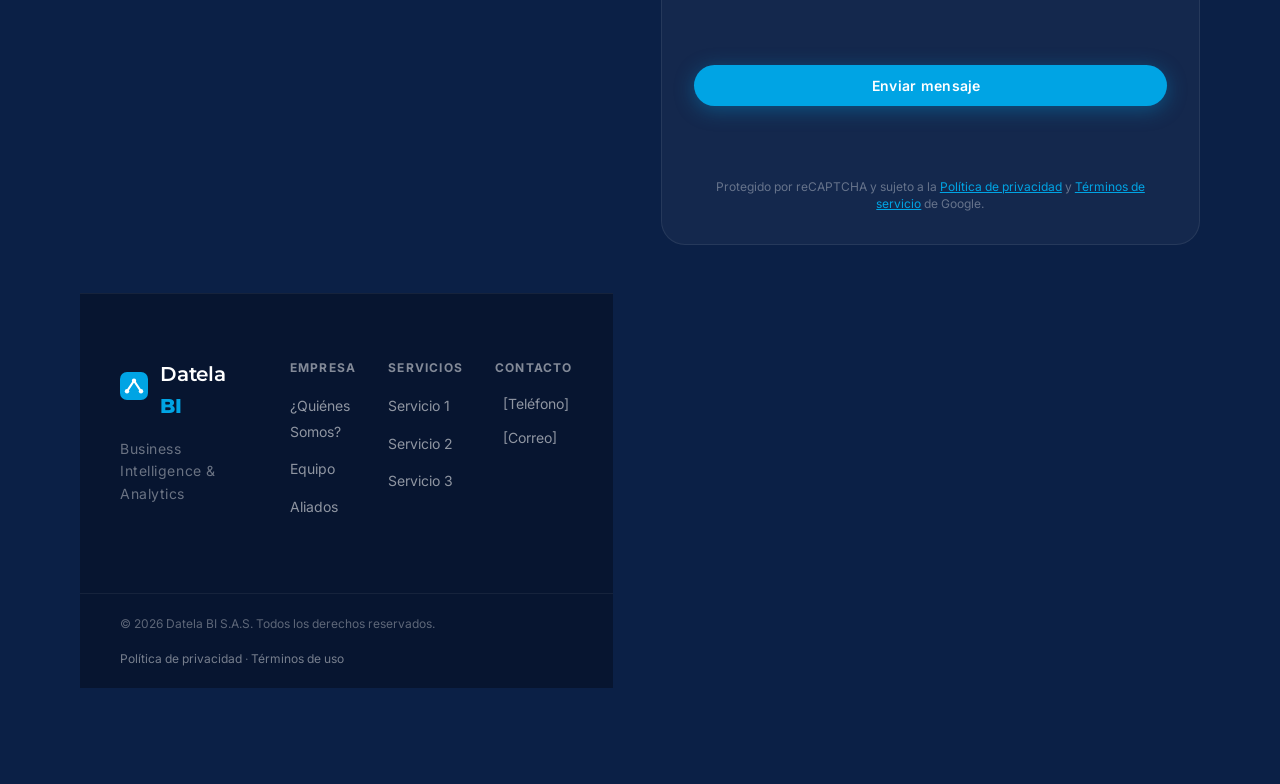
==== commit 8aadb979: "Update index.html" ====
--- a/index.html
+++ b/index.html
@@ -328,7 +328,7 @@
             <div class="team__info">
               <h3 class="team__name" data-i18n="team.roque_maldonado_name">Ing. Roque Maldonado Insignares</h3>
               <span class="team__role" data-i18n="team.roque_maldonado_role">Fundador & CEO</span>
-              <p class="team__bio" data-i18n="team.roque_maldonado_bio">Ingeniero de Sistemas, especialista Gerencia en Sistemas de Información, científico de Datos MinTIC, Lider IA, arquitecto de soluciones enfocado en la orquestación de ecosistemas autónomos de decisión y la democratización analítica.</p>
+              <p class="team__bio" data-i18n="team.ceo_bio">Ingeniero de Sistemas, especialista Gerencia en Sistemas de Información, científico de Datos MinTIC, Lider IA, arquitecto de soluciones enfocado en la orquestación de ecosistemas autónomos de decisión y la democratización analítica.</p>
               <div class="team__social">
                 <a href="#" class="social-link"><i class="ph-fill ph-linkedin-logo"></i></a>
               </div>
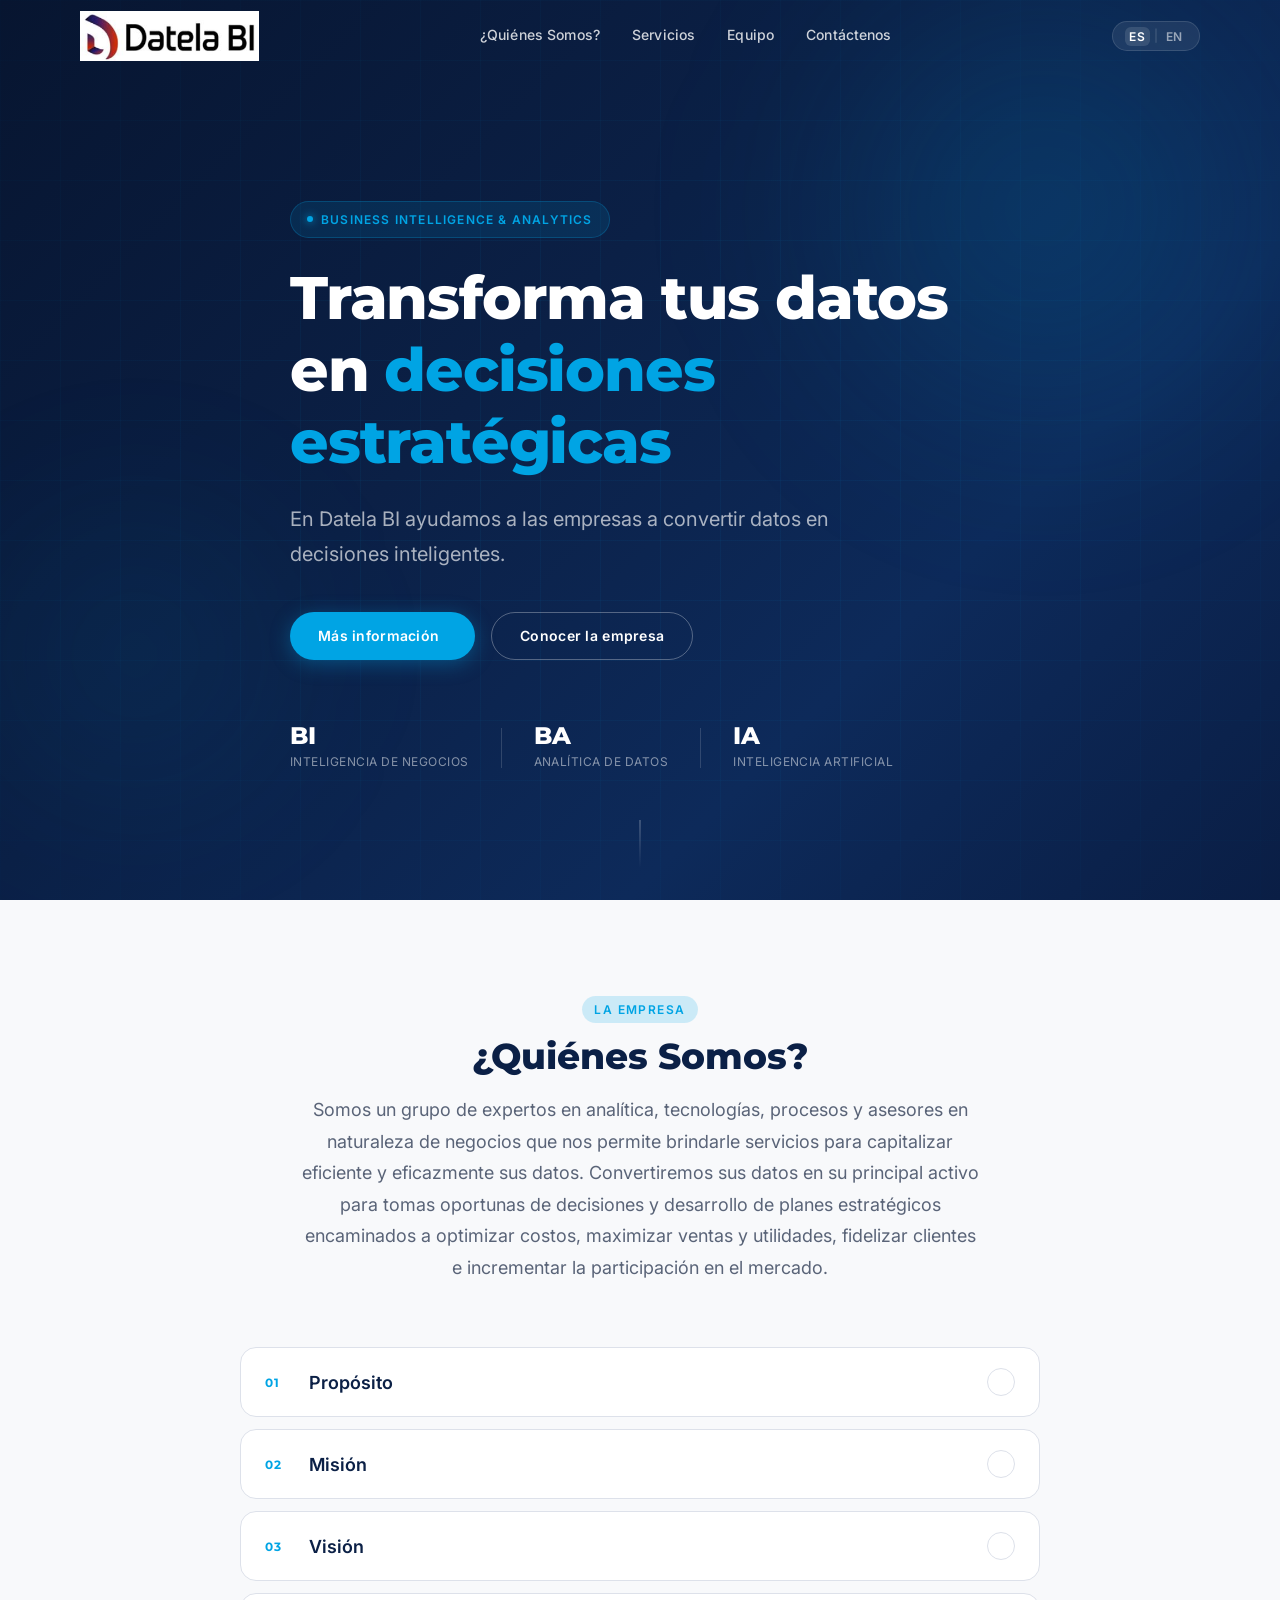
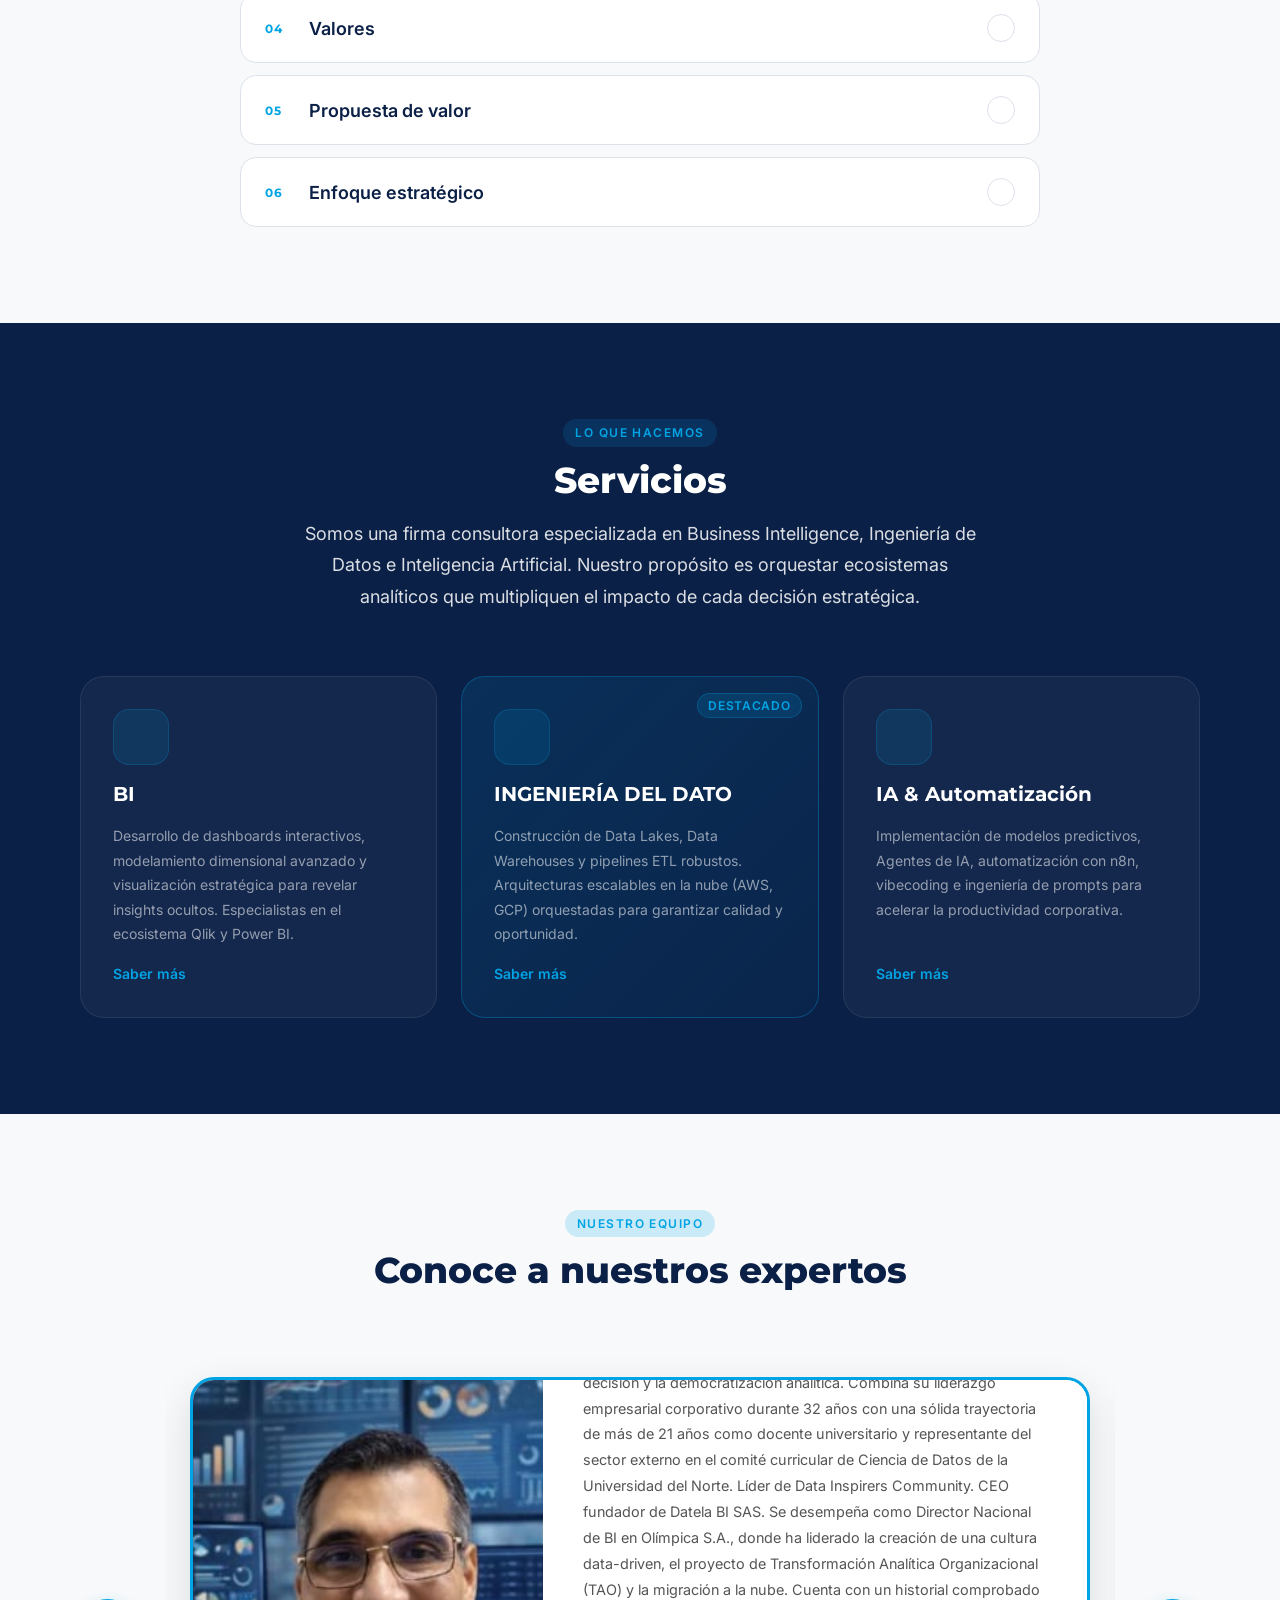
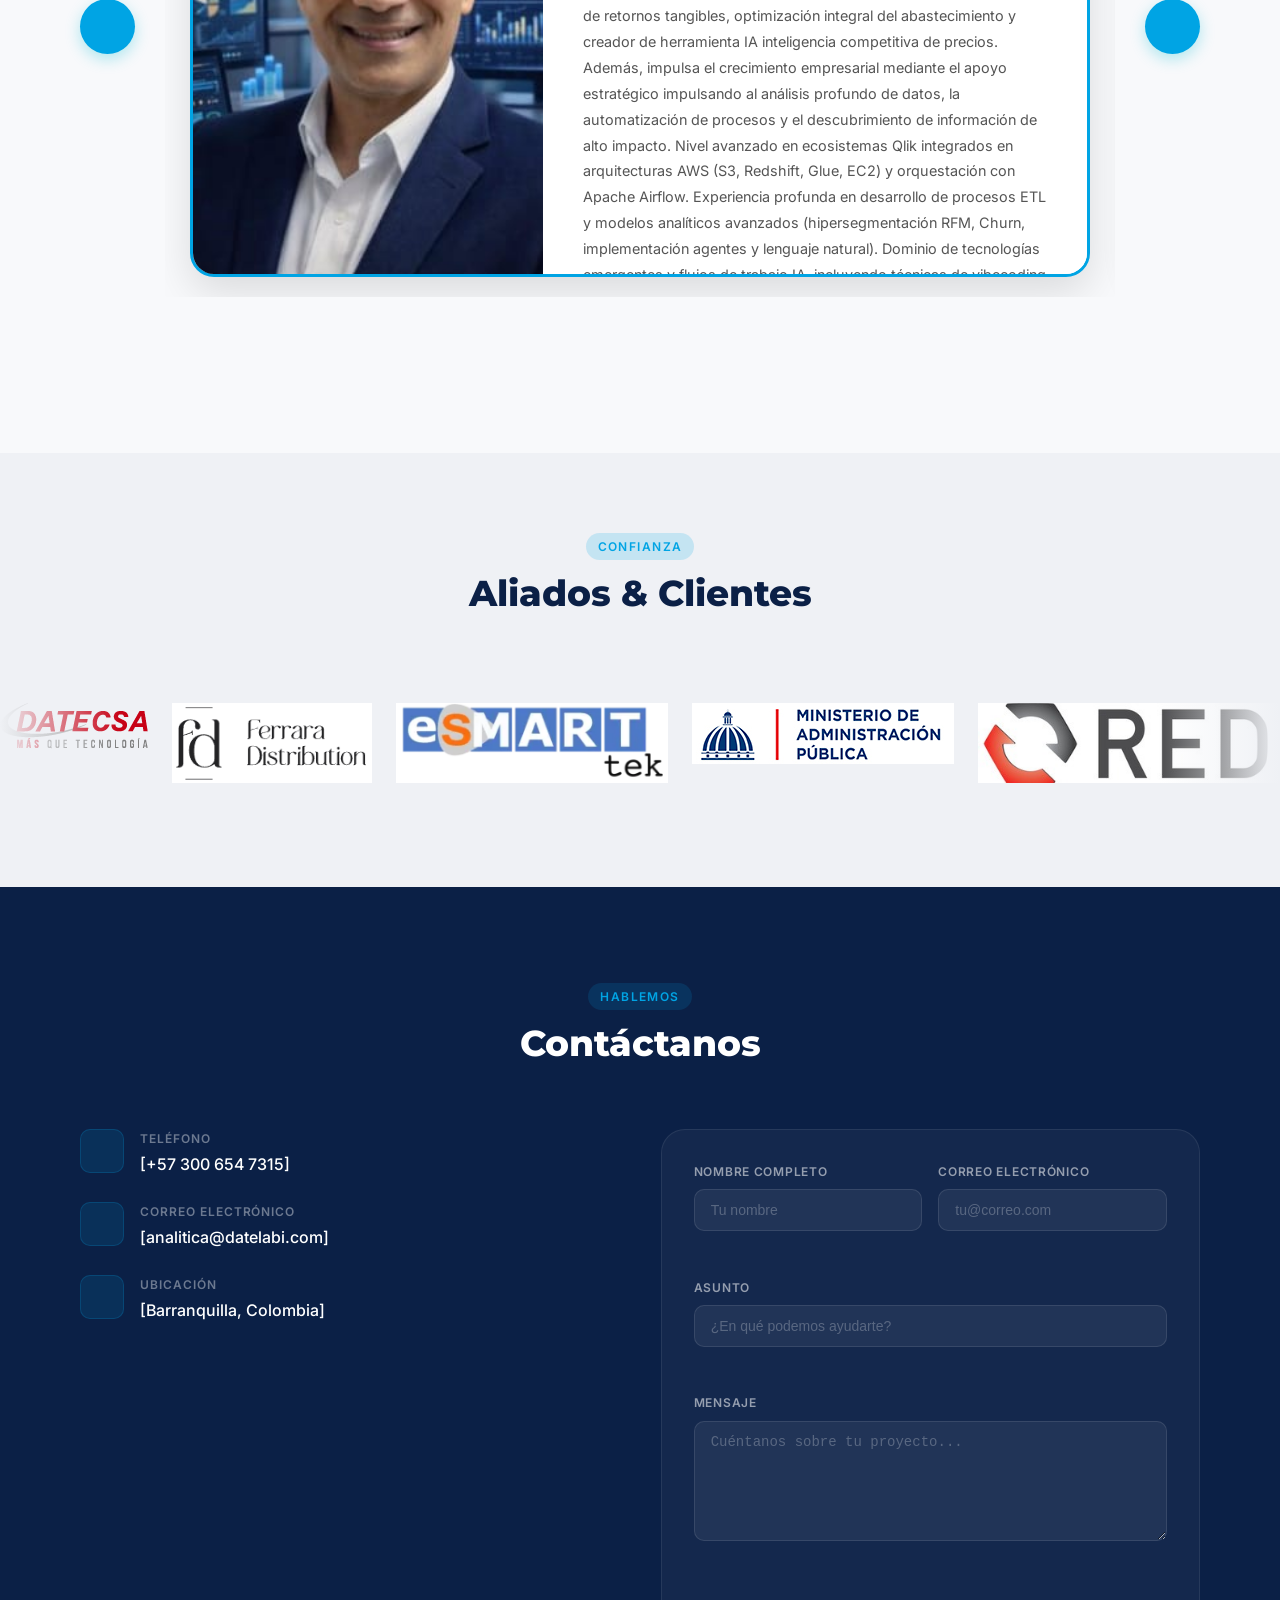
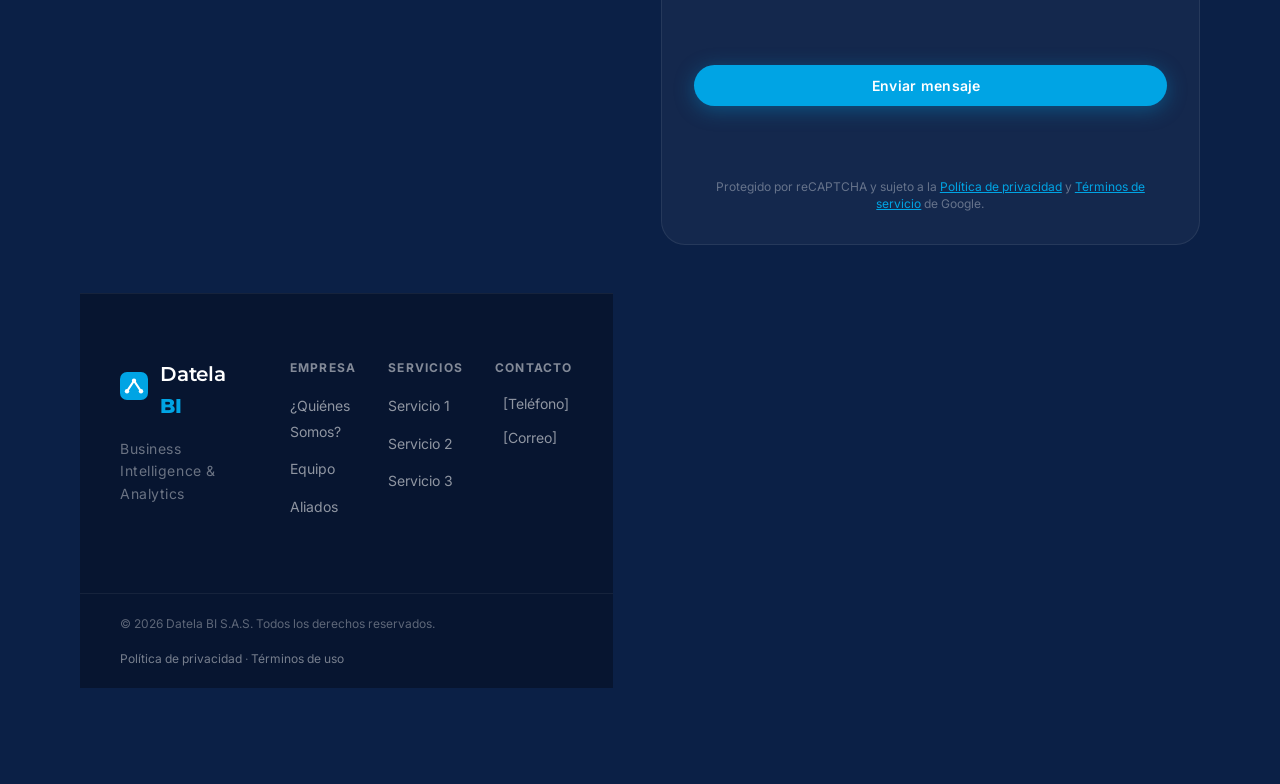
==== commit 8021297c: "Refactor marquee section with new logos" ====
--- a/index.html
+++ b/index.html
@@ -516,44 +516,112 @@
       </div>
     </div>
 
-    <!-- Marquee wrapper (full-width) -->
-    <div class="marquee" aria-label="Logos de clientes y aliados" role="region">
-      <div class="marquee__track">
-        <!-- Logo 1: DATECSA -->
-        <div class="marquee__item">
-          <img src="Logo%20Datecsa%202.png" alt="Logo Datecsa" class="partner-logo" style="max-height: 80px; width: auto; display: block; margin: 0 auto;">
-        </div>
-        
-        <!-- Logo 2: Ferrara -->
-        <div class="marquee__item">
-          <img src="ferrara.PNG" alt="Ferrara" class="partner-logo" style="max-height: 80px; width: auto; display: block; margin: 0 auto;">
-        </div>
-
-        <!-- Logo 3: eSmart -->
-        <div class="marquee__item">
-          <img src="eSmart.PNG" alt="eSmart" class="partner-logo" style="max-height: 80px; width: auto; display: block; margin: 0 auto;">
-        </div>
-
-        <!-- Logo 4: Ministerio Rep. Dom. -->
-        <div class="marquee__item">
-          <img src="ministerio%20republica%20dom.PNG" alt="Ministerio Rep. Dom." class="partner-logo" style="max-height: 80px; width: auto; display: block; margin: 0 auto;">
-        </div>
-
-        <!-- Duplicados para el loop infinito -->
-        <div class="marquee__item" aria-hidden="true">
-          <img src="Logo%20Datecsa%202.png" alt="Logo Datecsa" class="partner-logo" style="max-height: 80px; width: auto; display: block; margin: 0 auto;">
-        </div>
-        <div class="marquee__item" aria-hidden="true">
-          <img src="ferrara.PNG" alt="Ferrara" class="partner-logo" style="max-height: 80px; width: auto; display: block; margin: 0 auto;">
-        </div>
-        <div class="marquee__item" aria-hidden="true">
-          <img src="eSmart.PNG" alt="eSmart" class="partner-logo" style="max-height: 80px; width: auto; display: block; margin: 0 auto;">
-        </div>
-        <div class="marquee__item" aria-hidden="true">
-          <img src="ministerio%20republica%20dom.PNG" alt="Ministerio Rep. Dom." class="partner-logo" style="max-height: 80px; width: auto; display: block; margin: 0 auto;">
-        </div>
-      </div>
-    </div>
+   <!-- Marquee wrapper (full-width) -->
+  <div class="marquee" aria-label="Logos de clientes y aliados" role="region">
+    <div class="marquee__track">
+
+      <!-- Logos originales conservados -->
+
+      <!-- Logo: DATECSA -->
+      <div class="marquee__item">
+        <img src="Logo%20Datecsa%202.png"
+             alt="Logo Datecsa"
+             class="partner-logo"
+             style="max-height: 80px; width: auto; display: block; margin: 0 auto;">
+      </div>
+
+      <!-- Logo: Ferrara -->
+      <div class="marquee__item">
+        <img src="ferrara.PNG"
+             alt="Ferrara"
+             class="partner-logo"
+             style="max-height: 80px; width: auto; display: block; margin: 0 auto;">
+      </div>
+
+      <!-- Logo: eSmart -->
+      <div class="marquee__item">
+        <img src="eSmart.PNG"
+             alt="eSmart"
+             class="partner-logo"
+             style="max-height: 80px; width: auto; display: block; margin: 0 auto;">
+      </div>
+
+      <!-- Logo: Ministerio República Dominicana -->
+      <div class="marquee__item">
+        <img src="ministerio%20republica%20dom.PNG"
+             alt="Ministerio República Dominicana"
+             class="partner-logo"
+             style="max-height: 80px; width: auto; display: block; margin: 0 auto;">
+      </div>
+
+      <!-- Nuevos logos, sin duplicados -->
+
+      <!-- Logo: REDIA -->
+      <div class="marquee__item">
+        <img src="REDIA.jfif"
+             alt="REDIA"
+             class="partner-logo"
+             style="max-height: 80px; width: auto; display: block; margin: 0 auto;">
+      </div>
+
+      <!-- Logo: TURBSAS -->
+      <div class="marquee__item">
+        <img src="TURBSAS.jfif"
+             alt="TURBSAS"
+             class="partner-logo"
+             style="max-height: 80px; width: auto; display: block; margin: 0 auto;">
+      </div>
+
+      <!-- Logo: Coltornillos -->
+      <div class="marquee__item">
+        <img src="coltornillos.jfif"
+             alt="Coltornillos"
+             class="partner-logo"
+             style="max-height: 80px; width: auto; display: block; margin: 0 auto;">
+      </div>
+
+      <!-- Logo: Qlik -->
+      <div class="marquee__item">
+        <img src="qlikh}.jfif"
+             alt="Qlik"
+             class="partner-logo"
+             style="max-height: 80px; width: auto; display: block; margin: 0 auto;">
+      </div>
+
+      <!-- Logo: UNINORTE -->
+      <div class="marquee__item">
+        <img src="UNINORTE1.jfif"
+             alt="UNINORTE"
+             class="partner-logo"
+             style="max-height: 80px; width: auto; display: block; margin: 0 auto;">
+      </div>
+
+      <!-- Logo: Metrotel -->
+      <div class="marquee__item">
+        <img src="Metrotel.jfif"
+             alt="Metrotel"
+             class="partner-logo"
+             style="max-height: 80px; width: auto; display: block; margin: 0 auto;">
+      </div>
+
+      <!-- Logo: AT -->
+      <div class="marquee__item">
+        <img src="AT.jfif"
+             alt="AT"
+             class="partner-logo"
+             style="max-height: 80px; width: auto; display: block; margin: 0 auto;">
+      </div>
+
+      <!-- Logo: COLturbinas -->
+      <div class="marquee__item">
+        <img src="COLturbinas.jfif"
+             alt="COLturbinas"
+             class="partner-logo"
+             style="max-height: 80px; width: auto; display: block; margin: 0 auto;">
+      </div>
+
+    </div>
+  </div>
 </section>
 
 
